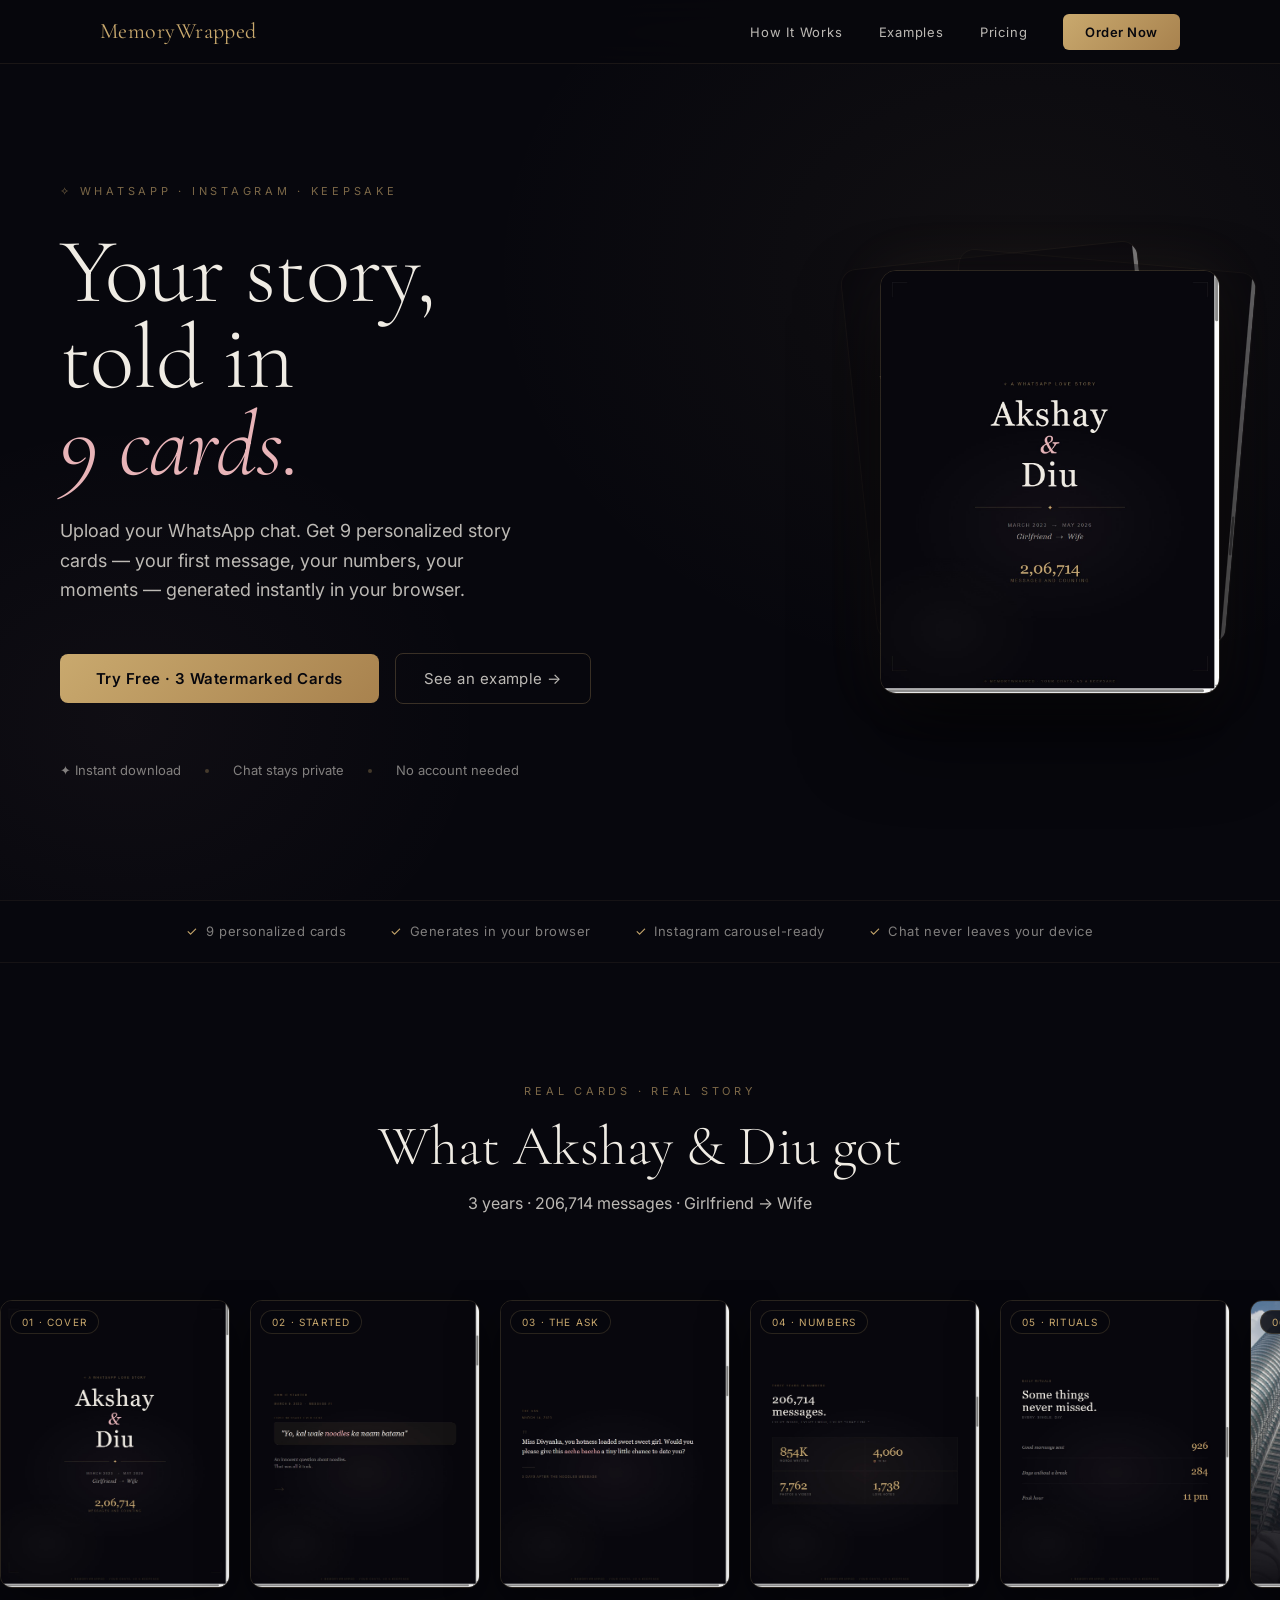
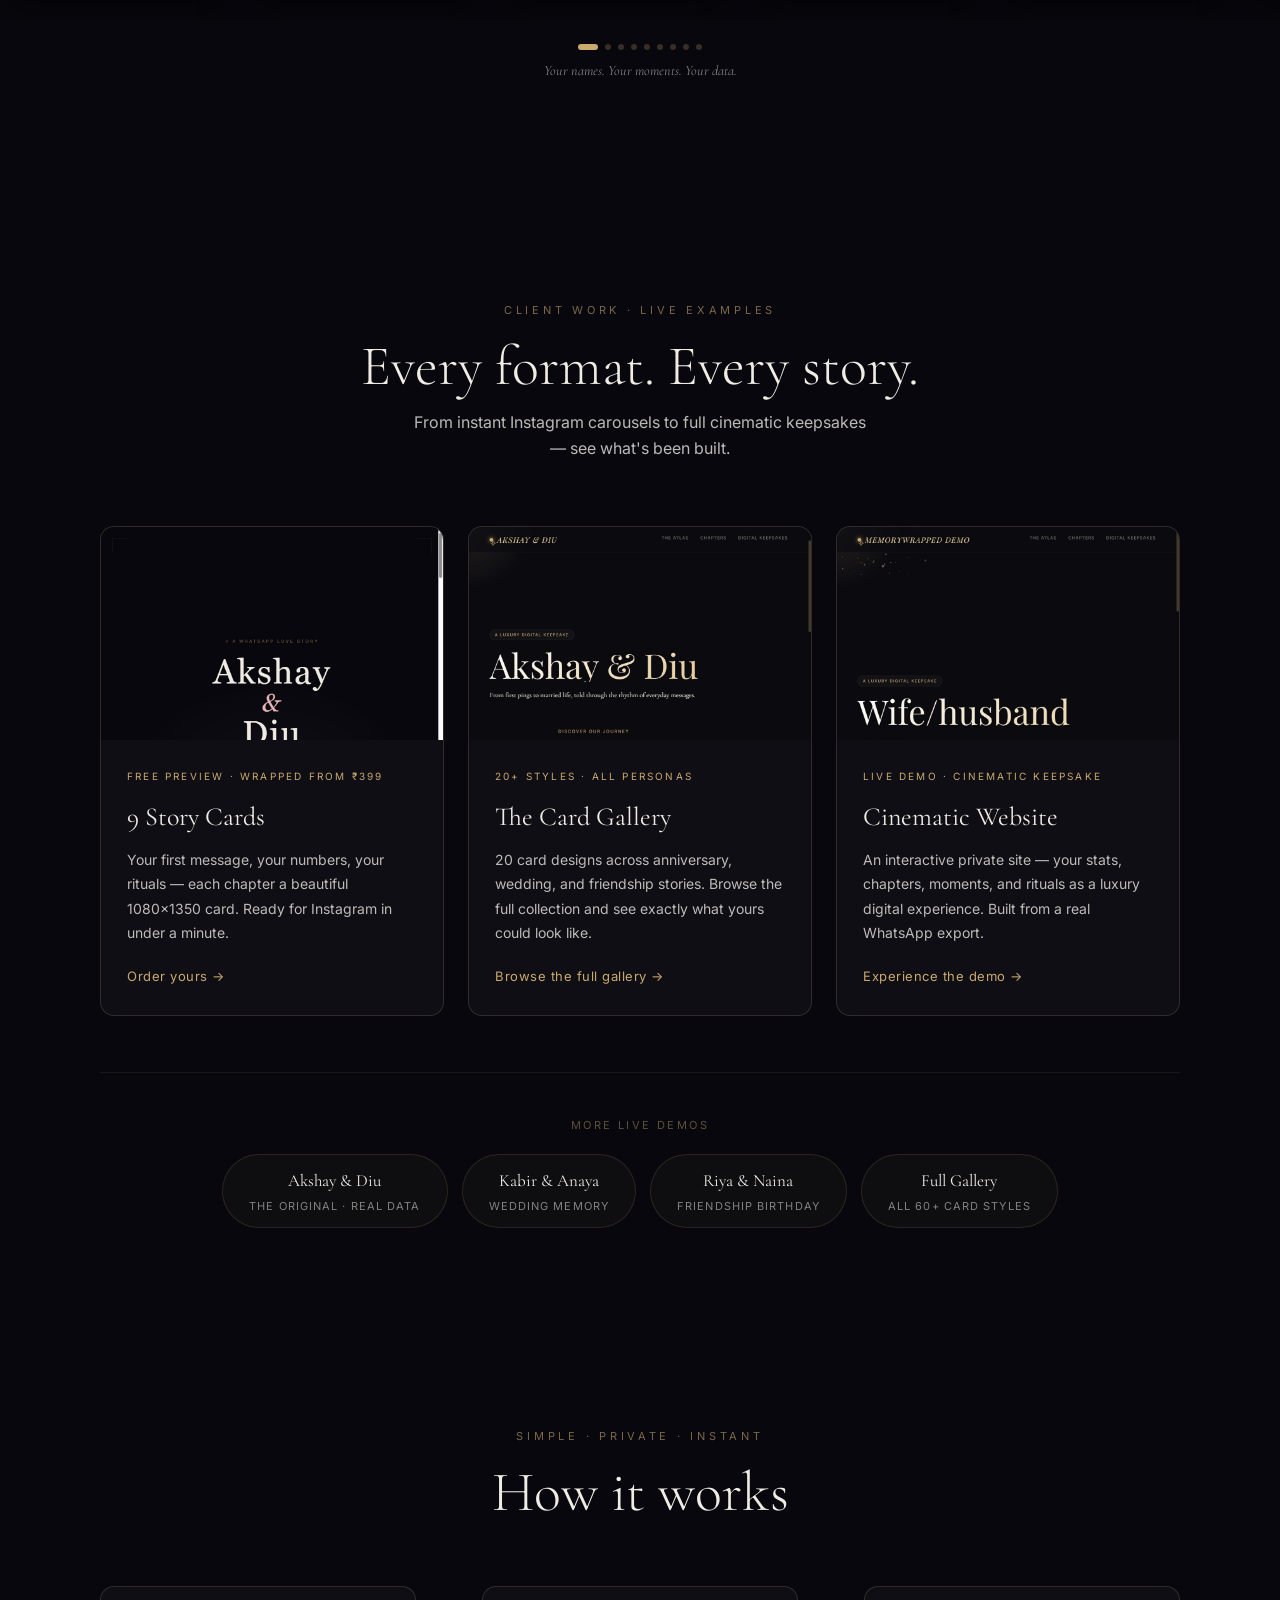
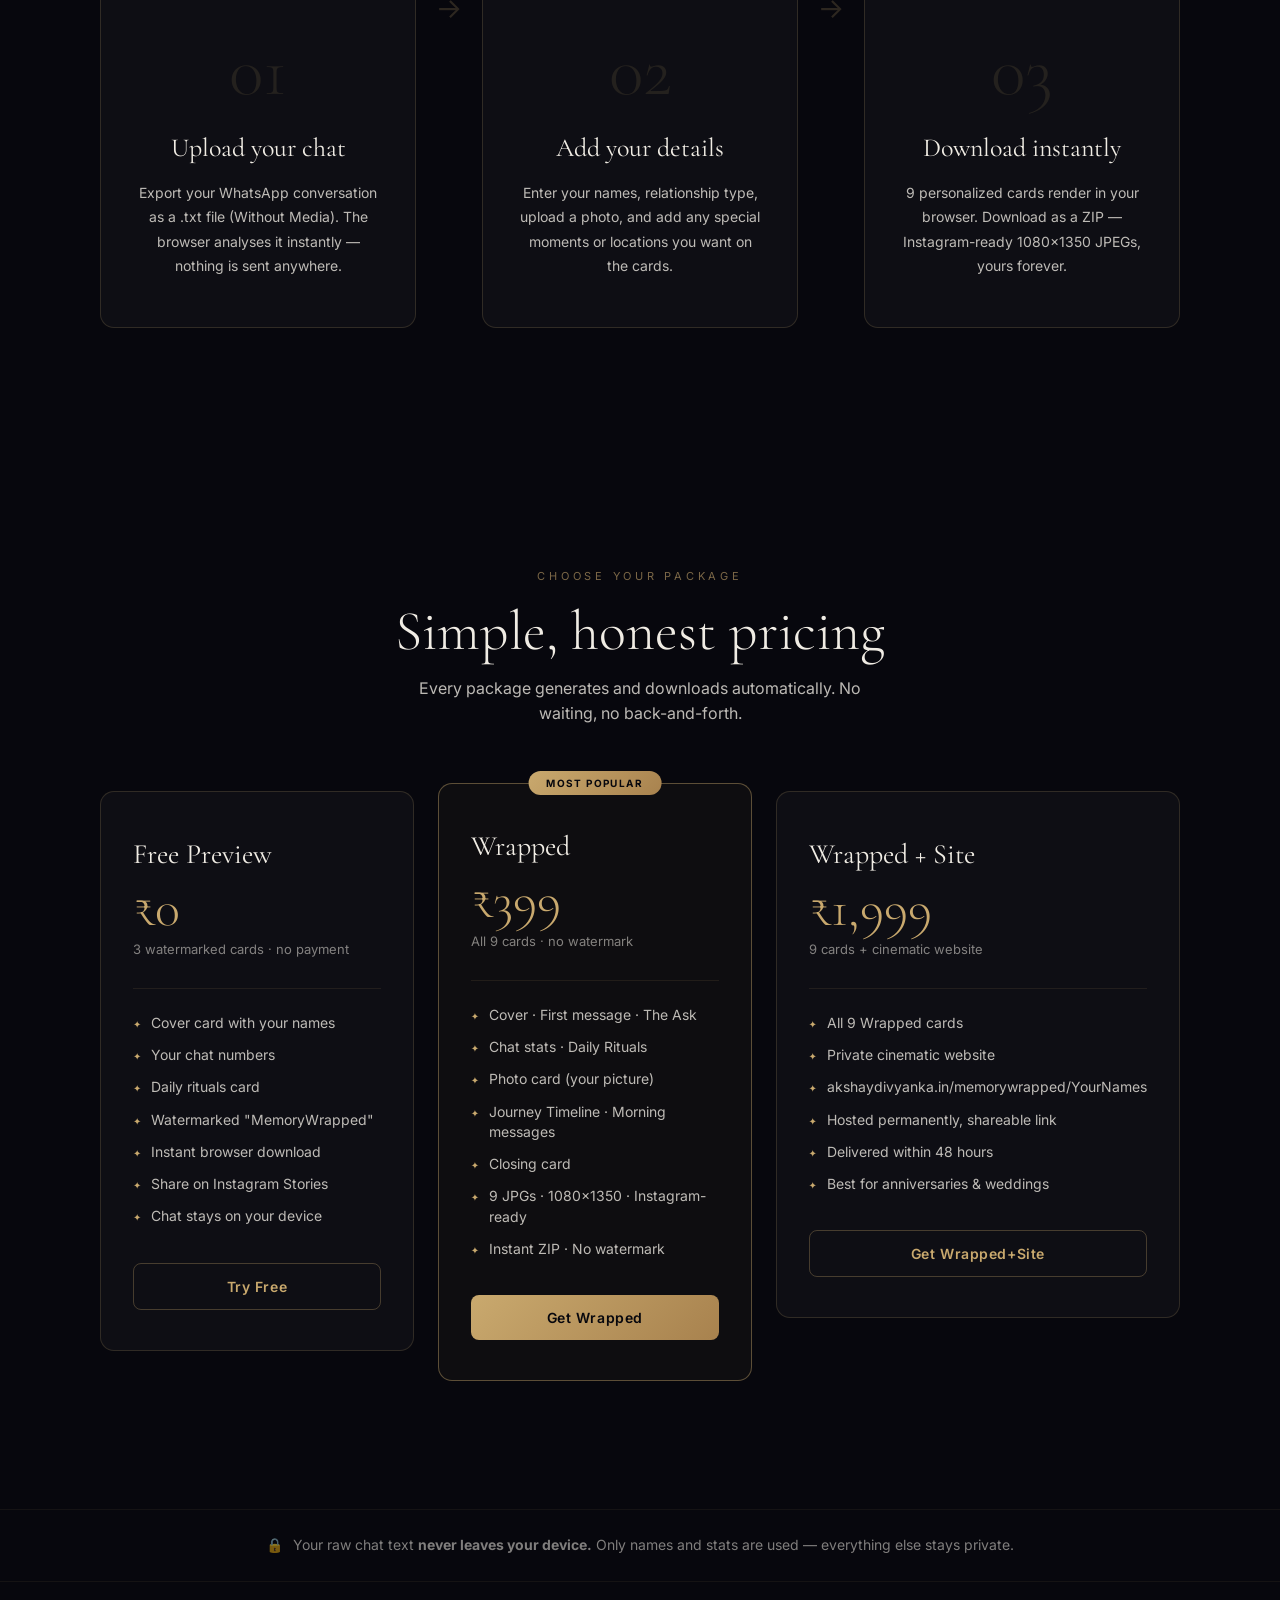
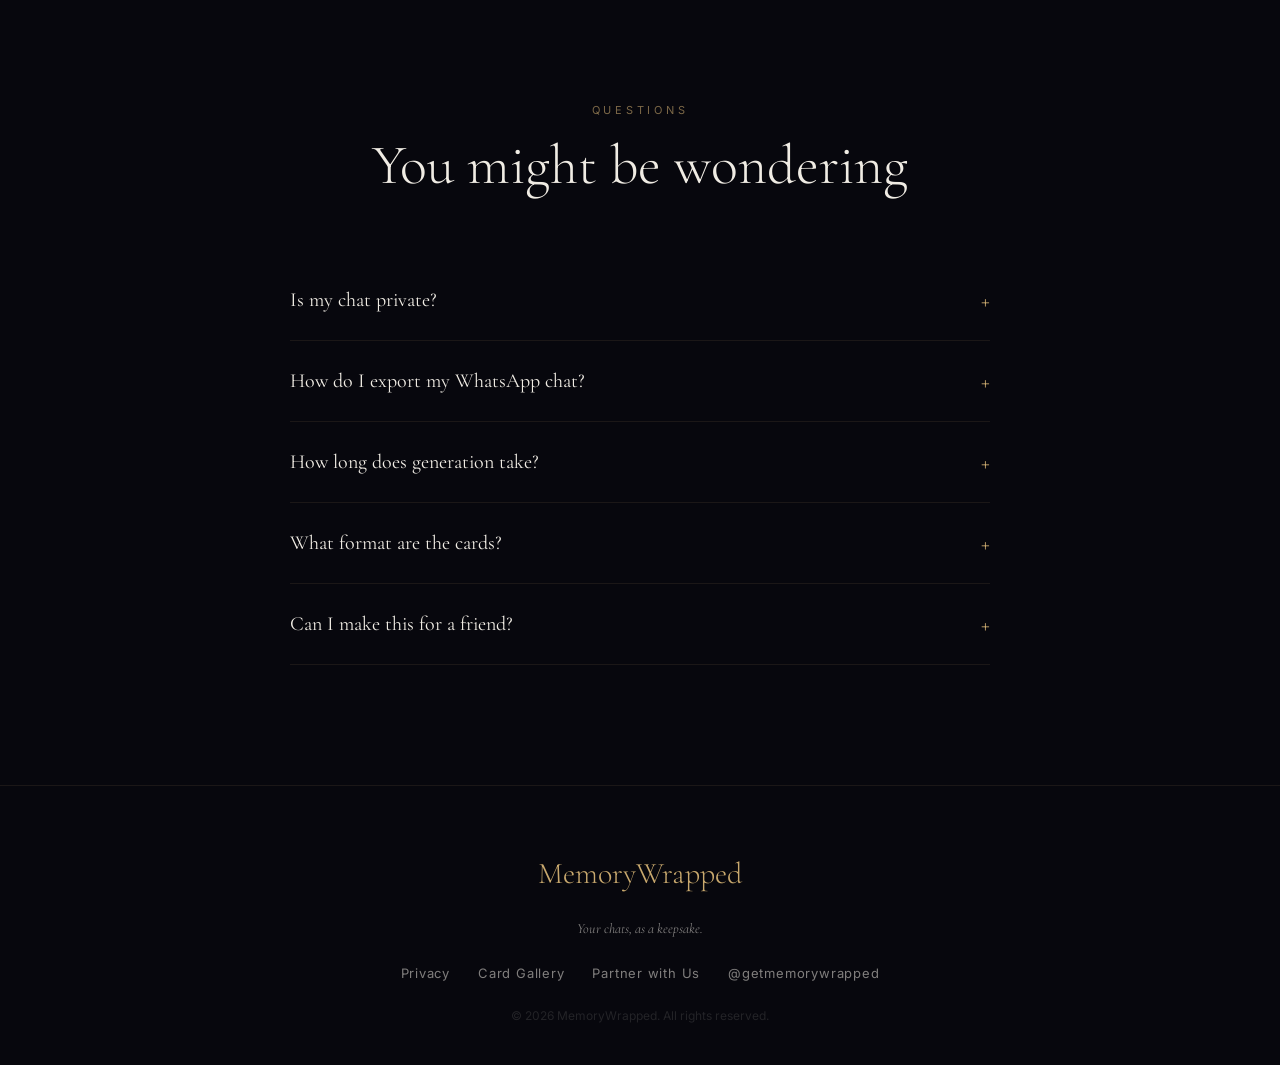
==== index.html @ c367d57a "Overhaul product structure: free tier, new pricing, payment verification - New flow: Upload → Person" ====
<!DOCTYPE html>
<html lang="en">
<head>
<meta charset="UTF-8">
<meta name="viewport" content="width=device-width, initial-scale=1.0">
<title>MemoryWrapped — Your WhatsApp Story in 9 Beautiful Cards</title>
<meta name="description" content="Turn your WhatsApp chat into 9 personalized story cards. Generates instantly in your browser. Your chat never leaves your device.">
<meta property="og:title" content="MemoryWrapped — Your story in 9 cards">
<meta property="og:description" content="Upload your WhatsApp chat. Get 9 beautiful personalized cards. Instant download.">
<meta property="og:image" content="assets/cards/slide_01_cover.jpg">
<link rel="preconnect" href="https://fonts.googleapis.com">
<link rel="preconnect" href="https://fonts.gstatic.com" crossorigin>
<link href="https://fonts.googleapis.com/css2?family=Cormorant+Garamond:ital,wght@0,300;0,400;0,600;1,300;1,400&family=Inter:wght@300;400;500;600&display=swap" rel="stylesheet">
<script src="https://cdnjs.cloudflare.com/ajax/libs/html2canvas/1.4.1/html2canvas.min.js" defer></script>
<script src="https://cdnjs.cloudflare.com/ajax/libs/jszip/3.10.1/jszip.min.js" defer></script>
<script src="https://cdnjs.cloudflare.com/ajax/libs/qrcodejs/1.0.0/qrcode.min.js" defer></script>

<style>
/* ── VARIABLES ─────────────────────────────────────────────────────────────── */
:root {
  --bg:          #07070d;
  --bg2:         #0c0c18;
  --gold:        #c9a96e;
  --gold-dark:   #a8824e;
  --rose:        #e8b4b8;
  --cream:       #f0ece4;
  --muted:       rgba(240,236,228,.78);
  --faint:       rgba(240,236,228,.52);
  --card-bg:     rgba(255,255,255,.03);
  --card-border: rgba(201,169,110,.18);
  --f-display:   'Cormorant Garamond', Georgia, serif;
  --f-ui:        'Inter', system-ui, sans-serif;
  --nav-h:       64px;
  --r:           14px;
}
*,*::before,*::after { margin:0; padding:0; box-sizing:border-box; }
html { scroll-behavior:smooth; }
body { background:var(--bg); color:var(--cream); font-family:var(--f-ui); font-size:16px; line-height:1.6; overflow-x:hidden; }
img { max-width:100%; display:block; }
a { color:inherit; text-decoration:none; }
button { font-family:var(--f-ui); }

.container { max-width:1160px; margin:0 auto; padding:0 40px; }
.eyebrow { font-family:var(--f-ui); font-size:11px; letter-spacing:.34em; text-transform:uppercase; color:rgba(201,169,110,.6); }
.gold { color:var(--gold); } .rose { color:var(--rose); }

.btn-primary { background:linear-gradient(135deg,var(--gold),var(--gold-dark)); color:var(--bg); font-size:15px; font-weight:600; padding:15px 36px; border-radius:8px; border:none; cursor:pointer; transition:opacity .2s,transform .15s; letter-spacing:.03em; }
.btn-primary:hover { opacity:.88; transform:translateY(-2px); }
.btn-ghost { background:transparent; color:var(--muted); font-size:15px; padding:15px 28px; border-radius:8px; border:1px solid rgba(201,169,110,.25); cursor:pointer; transition:all .2s; letter-spacing:.03em; }
.btn-ghost:hover { border-color:var(--gold); color:var(--gold); }

.section-hd { text-align:center; margin-bottom:64px; }
.section-hd .eyebrow { margin-bottom:16px; }
.section-h2 { font-family:var(--f-display); font-size:clamp(36px,5vw,56px); font-weight:300; color:var(--cream); line-height:1.08; margin-bottom:14px; }
.section-sub { font-size:16px; color:var(--muted); max-width:460px; margin:0 auto; }

.fade-up { opacity:0; transform:translateY(28px); transition:opacity .7s ease,transform .7s ease; }
.fade-up.visible { opacity:1; transform:none; }

/* ── NAV ──────────────────────────────────────────────────────────────────── */
.nav { position:fixed; top:0; left:0; right:0; height:var(--nav-h); z-index:100; backdrop-filter:blur(24px); -webkit-backdrop-filter:blur(24px); background:rgba(7,7,13,.88); border-bottom:1px solid rgba(201,169,110,.1); }
.nav-inner { display:flex; align-items:center; justify-content:space-between; height:100%; }
.nav-logo { font-family:var(--f-display); font-size:22px; font-weight:400; color:var(--gold); letter-spacing:.02em; }
.nav-links { display:flex; gap:36px; align-items:center; list-style:none; }
.nav-links a { font-size:13px; letter-spacing:.06em; color:var(--muted); transition:color .2s; }
.nav-links a:hover { color:var(--cream); }
.btn-nav { background:linear-gradient(135deg,var(--gold),var(--gold-dark)); color:var(--bg); font-size:13px; font-weight:600; letter-spacing:.04em; padding:10px 22px; border-radius:6px; border:none; cursor:pointer; transition:opacity .2s,transform .1s; }
.btn-nav:hover { opacity:.88; transform:translateY(-1px); }
.nav-mob { display:none; }
@media(max-width:768px){ .nav-links{display:none;} .nav-mob{display:block;} }

/* ── HERO ─────────────────────────────────────────────────────────────────── */
.hero { min-height:100vh; display:flex; align-items:center; padding-top:var(--nav-h); position:relative; overflow:hidden; }
.hero-bg { position:absolute; inset:0; pointer-events:none; background: radial-gradient(ellipse 900px 700px at 80% 30%,rgba(201,169,110,.055) 0%,transparent 60%), radial-gradient(ellipse 600px 500px at 10% 80%,rgba(232,180,184,.04) 0%,transparent 60%); }
.hero-inner { display:flex; align-items:center; gap:80px; width:100%; padding:80px 0; position:relative; z-index:1; }
.hero-copy { flex:1; }
.hero .eyebrow { margin-bottom:28px; }
.hero-h1 { font-family:var(--f-display); font-size:clamp(56px,8vw,92px); font-weight:300; line-height:.94; letter-spacing:-.01em; color:var(--cream); margin-bottom:28px; }
.hero-h1 em { font-style:italic; color:var(--rose); }
.hero-sub { font-size:18px; color:var(--muted); line-height:1.65; max-width:460px; margin-bottom:48px; }
.hero-ctas { display:flex; gap:16px; flex-wrap:wrap; align-items:center; margin-bottom:56px; }
.hero-proof { display:flex; gap:24px; align-items:center; flex-wrap:wrap; }
.proof-item { display:flex; align-items:center; gap:8px; font-size:13px; color:var(--faint); }
.proof-dot { width:4px; height:4px; border-radius:50%; background:rgba(201,169,110,.3); }
.hero-visual { flex-shrink:0; width:340px; }
.hero-stack { position:relative; }
.hero-main { width:100%; border-radius:16px; border:1px solid var(--card-border); box-shadow:0 40px 80px rgba(0,0,0,.65),0 0 60px rgba(201,169,110,.08); position:relative; z-index:3; }
.hero-behind { position:absolute; width:88%; border-radius:16px; border:1px solid rgba(201,169,110,.1); }
.hero-behind-l { top:-16px; left:-22px; transform:rotate(-6deg); opacity:.45; z-index:1; }
.hero-behind-r { top:-10px; right:-22px; transform:rotate(5deg); opacity:.35; z-index:2; }
@media(max-width:900px){ .hero-visual{display:none;} }
@media(max-width:600px){ .hero-h1{font-size:clamp(44px,12vw,72px);} .hero-sub{font-size:16px;} }

/* ── TRUST BAR ────────────────────────────────────────────────────────────── */
.trust-bar { border-top:1px solid rgba(201,169,110,.08); border-bottom:1px solid rgba(201,169,110,.08); padding:20px 0; }
.trust-inner { display:flex; justify-content:center; gap:44px; flex-wrap:wrap; }
.trust-item { display:flex; align-items:center; gap:7px; font-size:13px; letter-spacing:.04em; color:var(--faint); }
.trust-item .chk { color:var(--gold); }

/* ── GALLERY ──────────────────────────────────────────────────────────────── */
.gallery-section { padding:120px 0; }
.gallery-track { display:flex; gap:20px; overflow-x:auto; scroll-snap-type:x mandatory; -webkit-overflow-scrolling:touch; scrollbar-width:none; padding:20px 40px 32px; }
.gallery-track::-webkit-scrollbar { display:none; }
.g-card { flex-shrink:0; scroll-snap-align:start; width:230px; position:relative; transition:transform .3s; }
.g-card:hover { transform:translateY(-8px); }
.g-card img { width:100%; aspect-ratio:1080/1350; object-fit:cover; border-radius:12px; border:1px solid var(--card-border); box-shadow:0 16px 48px rgba(0,0,0,.5); }
.g-badge { position:absolute; top:10px; left:10px; background:rgba(7,7,13,.82); backdrop-filter:blur(8px); border:1px solid var(--card-border); border-radius:20px; padding:3px 11px; font-size:10px; letter-spacing:.12em; color:var(--gold); text-transform:uppercase; }
.gallery-dots { display:flex; justify-content:center; gap:7px; margin-top:24px; }
.g-dot { width:6px; height:6px; border-radius:50%; background:rgba(201,169,110,.25); cursor:pointer; transition:all .25s; border:none; }
.g-dot.active { background:var(--gold); width:20px; border-radius:3px; }
.gallery-caption { text-align:center; margin-top:10px; font-size:14px; font-family:var(--f-display); font-style:italic; color:var(--faint); }

/* ── HOW IT WORKS ─────────────────────────────────────────────────────────── */
.how-section { padding:120px 0; }
.steps-grid { display:grid; grid-template-columns:1fr auto 1fr auto 1fr; gap:0; align-items:start; }
.step-card { background:var(--card-bg); border:1px solid var(--card-border); border-radius:var(--r); padding:48px 36px; text-align:center; transition:border-color .3s,transform .3s; }
.step-card:hover { border-color:rgba(201,169,110,.38); transform:translateY(-4px); }
.step-num { font-family:var(--f-display); font-size:72px; font-weight:300; color:rgba(201,169,110,.12); line-height:1; margin-bottom:20px; }
.step-title { font-family:var(--f-display); font-size:26px; font-weight:400; color:var(--cream); margin-bottom:12px; }
.step-desc { font-size:14px; color:var(--muted); line-height:1.75; }
.step-arrow { display:flex; align-items:center; justify-content:center; padding:0 20px; color:rgba(201,169,110,.2); font-size:28px; }
@media(max-width:768px){ .steps-grid{grid-template-columns:1fr; gap:20px;} .step-arrow{display:none;} }

/* ── PRICING ──────────────────────────────────────────────────────────────── */
.pricing-section { padding:120px 0; }
.pricing-grid { display:grid; grid-template-columns:repeat(3,1fr); gap:24px; align-items:start; }
.price-card { background:var(--card-bg); border:1px solid var(--card-border); border-radius:var(--r); padding:40px 32px; position:relative; transition:transform .3s,border-color .3s; }
.price-card:hover { transform:translateY(-4px); }
.price-card.featured { border-color:rgba(201,169,110,.42); background:rgba(201,169,110,.04); transform:translateY(-8px); }
.price-card.featured:hover { transform:translateY(-12px); }
.price-badge-tag { position:absolute; top:-13px; left:50%; transform:translateX(-50%); background:linear-gradient(135deg,var(--gold),var(--gold-dark)); color:var(--bg); font-size:10px; font-weight:700; letter-spacing:.14em; text-transform:uppercase; padding:4px 18px; border-radius:20px; white-space:nowrap; }
.price-name { font-family:var(--f-display); font-size:28px; font-weight:400; color:var(--cream); margin-bottom:6px; }
.price-amt { font-family:var(--f-display); font-size:52px; font-weight:300; color:var(--gold); line-height:1; margin-bottom:4px; }
.price-note { font-size:13px; color:var(--faint); margin-bottom:28px; }
.price-div { height:1px; background:rgba(201,169,110,.1); margin-bottom:24px; }
.price-feats { list-style:none; margin-bottom:36px; }
.price-feats li { display:flex; align-items:flex-start; gap:10px; font-size:14px; color:var(--muted); margin-bottom:12px; line-height:1.45; }
.price-feats li::before { content:'✦'; color:var(--gold); font-size:10px; flex-shrink:0; margin-top:4px; }
.btn-price { width:100%; padding:14px; border-radius:8px; font-size:14px; font-weight:600; letter-spacing:.04em; cursor:pointer; transition:all .2s; border:none; }
.btn-price.primary { background:linear-gradient(135deg,var(--gold),var(--gold-dark)); color:var(--bg); }
.btn-price.ghost { background:transparent; color:var(--gold); border:1px solid rgba(201,169,110,.3); }
.btn-price:hover { opacity:.88; transform:translateY(-1px); }
@media(max-width:900px){ .pricing-grid{grid-template-columns:1fr; gap:20px;} .price-card.featured{transform:none;} }

/* ── PRIVACY BAND ─────────────────────────────────────────────────────────── */
.privacy-band { border-top:1px solid rgba(201,169,110,.07); border-bottom:1px solid rgba(201,169,110,.07); padding:24px 0; }
.privacy-inner { display:flex; align-items:center; justify-content:center; gap:10px; font-size:14px; color:var(--faint); }

/* ── FAQ ──────────────────────────────────────────────────────────────────── */
.faq-section { padding:120px 0; }
.faq-list { max-width:700px; margin:0 auto; }
.faq-item { border-bottom:1px solid rgba(201,169,110,.1); }
.faq-q { display:flex; justify-content:space-between; align-items:center; padding:24px 0; font-family:var(--f-display); font-size:20px; font-weight:400; color:var(--cream); cursor:pointer; gap:20px; user-select:none; }
.faq-q .ico { color:var(--gold); font-size:22px; flex-shrink:0; transition:transform .3s; line-height:1; }
.faq-item.open .faq-q .ico { transform:rotate(45deg); }
.faq-a { font-size:15px; color:var(--muted); line-height:1.8; max-height:0; overflow:hidden; transition:max-height .4s ease,padding-bottom .3s; }
.faq-item.open .faq-a { max-height:300px; padding-bottom:24px; }

/* ── SHOWCASE ─────────────────────────────────────────────────────────────── */
.showcase-section { padding:100px 0 80px; }
.showcase-grid { display:grid; grid-template-columns:repeat(3,1fr); gap:24px; margin-bottom:56px; }
.sc-item { background:var(--card-bg); border:1px solid var(--card-border); border-radius:var(--r); overflow:hidden; transition:transform .3s,border-color .3s; text-decoration:none; color:inherit; display:flex; flex-direction:column; cursor:pointer; }
.sc-item:hover { transform:translateY(-6px); border-color:rgba(201,169,110,.38); }
.sc-thumb { width:100%; aspect-ratio:16/10; object-fit:cover; object-position:center top; display:block; }
.sc-body { padding:28px 26px; flex:1; display:flex; flex-direction:column; }
.sc-tag { font-size:10px; letter-spacing:.22em; text-transform:uppercase; color:var(--gold); margin-bottom:12px; }
.sc-name { font-family:var(--f-display); font-size:26px; font-weight:400; color:var(--cream); margin-bottom:10px; }
.sc-desc { font-size:14px; color:var(--muted); line-height:1.75; flex:1; margin-bottom:20px; }
.sc-cta { font-size:13px; color:var(--gold); letter-spacing:.04em; }
.sc-cta::after { content:' →'; }
@media(max-width:900px){ .showcase-grid{grid-template-columns:1fr;gap:20px;} }
.demo-row { border-top:1px solid rgba(201,169,110,.1); padding-top:44px; }
.demo-row-hd { font-size:11px; letter-spacing:.22em; text-transform:uppercase; color:rgba(201,169,110,.45); margin-bottom:20px; text-align:center; }
.demo-chips { display:flex; justify-content:center; gap:14px; flex-wrap:wrap; }
.demo-chip { background:rgba(201,169,110,.04); border:1px solid rgba(201,169,110,.15); border-radius:100px; padding:12px 26px; text-decoration:none; transition:all .2s; display:flex; flex-direction:column; align-items:center; gap:3px; }
.demo-chip:hover { border-color:var(--gold); background:rgba(201,169,110,.09); }
.dc-name { font-family:var(--f-display); font-size:17px; color:var(--cream); }
.dc-type { font-size:11px; letter-spacing:.1em; text-transform:uppercase; color:var(--faint); }

/* ── FOOTER ───────────────────────────────────────────────────────────────── */
.footer { border-top:1px solid rgba(201,169,110,.1); padding:64px 0 40px; }
.footer-inner { display:flex; flex-direction:column; align-items:center; gap:20px; text-align:center; }
.footer-logo { font-family:var(--f-display); font-size:30px; font-weight:300; color:var(--gold); }
.footer-tag { font-size:14px; color:var(--faint); font-style:italic; font-family:var(--f-display); }
.footer-links { display:flex; gap:28px; list-style:none; flex-wrap:wrap; justify-content:center; }
.footer-links a { font-size:13px; color:var(--faint); letter-spacing:.06em; transition:color .2s; }
.footer-links a:hover { color:var(--gold); }
.footer-copy { font-size:12px; color:rgba(240,236,228,.12); }

/* ── MODAL ────────────────────────────────────────────────────────────────── */
.modal { position:fixed; inset:0; z-index:200; background:#07070d; display:flex; flex-direction:column; overflow:hidden; opacity:0; pointer-events:none; transition:opacity .32s; }
.modal.open { opacity:1; pointer-events:all; }
.modal-hd { display:flex; align-items:center; justify-content:space-between; padding:18px 40px; border-bottom:1px solid rgba(201,169,110,.1); flex-shrink:0; }
.modal-logo { font-family:var(--f-display); font-size:20px; color:var(--gold); }
.modal-close { background:none; border:none; color:var(--muted); font-size:26px; cursor:pointer; transition:color .2s; padding:4px; line-height:1; }
.modal-close:hover { color:var(--cream); }
.modal-stepper { display:flex; justify-content:center; gap:10px; padding:20px; flex-shrink:0; }
.ms-dot { width:8px; height:8px; border-radius:4px; background:rgba(201,169,110,.2); transition:all .3s; border:none; }
.ms-dot.active { background:var(--gold); width:28px; }
.ms-dot.done { background:rgba(201,169,110,.45); }
.modal-scroll { flex:1; overflow-y:auto; }
.modal-body { max-width:780px; width:100%; margin:0 auto; padding:0 40px 120px; }
.modal-step { display:none; }
.modal-step.active { display:block; animation:stepIn .3s ease; }
@keyframes stepIn { from{opacity:0;transform:translateY(10px)} to{opacity:1;transform:none} }
.step-hd { padding:40px 0 32px; }
.step-hd .eyebrow { margin-bottom:12px; }
.step-hd h2 { font-family:var(--f-display); font-size:clamp(32px,5vw,44px); font-weight:300; color:var(--cream); line-height:1.08; margin-bottom:10px; }
.step-hd p { font-size:15px; color:var(--muted); }
@media(max-width:600px){ .modal-hd{padding:14px 20px;} .modal-body{padding:0 20px 100px;} }

/* Package cards */
.pkg-grid { display:grid; grid-template-columns:repeat(3,1fr); gap:14px; margin-bottom:28px; }
.pkg-card { border:1px solid var(--card-border); border-radius:12px; padding:22px 18px; cursor:pointer; transition:all .2s; position:relative; }
.pkg-card:hover { border-color:rgba(201,169,110,.4); background:rgba(201,169,110,.03); }
.pkg-card.sel { border-color:var(--gold); background:rgba(201,169,110,.07); }
.pkg-badge { font-size:10px; letter-spacing:.1em; text-transform:uppercase; color:var(--gold); margin-bottom:4px; }
.tw-cloud { display:flex; flex-wrap:wrap; gap:10px; justify-content:center; padding:20px; }
.tw-chip { background:rgba(201,169,110,.12); border:1px solid rgba(201,169,110,.25); border-radius:20px; padding:8px 18px; font-size:18px; color:var(--cream); font-family:var(--f-display); }
.pkg-chk { display:none; position:absolute; top:10px; right:10px; width:20px; height:20px; border-radius:50%; background:var(--gold); color:var(--bg); font-size:10px; font-weight:700; align-items:center; justify-content:center; }
.pkg-card.sel .pkg-chk { display:flex; }
.pkg-name { font-family:var(--f-display); font-size:19px; font-weight:400; color:var(--cream); margin-bottom:4px; }
.pkg-price { font-family:var(--f-display); font-size:32px; font-weight:300; color:var(--gold); margin-bottom:10px; }
.pkg-feats { list-style:none; }
.pkg-feats li { font-size:12px; color:var(--muted); margin-bottom:5px; padding-left:12px; position:relative; line-height:1.4; }
.pkg-feats li::before { content:'·'; position:absolute; left:0; color:var(--gold); }
@media(max-width:600px){ .pkg-grid{grid-template-columns:1fr;} }

/* Payment */
.pay-box { background:var(--card-bg); border:1px solid var(--card-border); border-radius:16px; padding:32px; display:none; margin-bottom:28px; }
.pay-box.show { display:block; }
.pay-inner { display:flex; gap:40px; align-items:flex-start; flex-wrap:wrap; }
.pay-qr-wrap canvas, .pay-qr-wrap img { border-radius:8px; background:#fff; padding:6px; }
.pay-details { flex:1; min-width:200px; }
.pay-amt { font-family:var(--f-display); font-size:48px; font-weight:300; color:var(--gold); line-height:1; margin-bottom:4px; }
.pay-upi-id { font-size:14px; color:var(--muted); font-family:monospace; margin-bottom:18px; }
.pay-apps { display:flex; gap:8px; flex-wrap:wrap; margin-bottom:20px; }
.pay-app { padding:6px 13px; border-radius:6px; font-size:12px; font-weight:600; letter-spacing:.04em; border:1px solid rgba(201,169,110,.18); color:var(--gold); background:transparent; }
.utr-lbl { display:block; font-size:11px; letter-spacing:.14em; text-transform:uppercase; color:var(--muted); margin-bottom:8px; }
.utr-input { width:100%; background:rgba(255,255,255,.04); border:1px solid rgba(201,169,110,.2); border-radius:8px; padding:13px 16px; color:var(--cream); font-family:monospace; font-size:15px; outline:none; transition:border-color .2s; }
.utr-input::placeholder { color:rgba(240,236,228,.18); }
.utr-input:focus { border-color:var(--gold); }

/* Upload */
.drop-zone { border:2px dashed rgba(201,169,110,.22); border-radius:16px; padding:52px 40px; text-align:center; cursor:pointer; transition:all .2s; margin-bottom:20px; position:relative; }
.drop-zone:hover,.drop-zone.over { border-color:var(--gold); background:rgba(201,169,110,.03); }
.drop-zone input[type=file] { position:absolute; inset:0; opacity:0; cursor:pointer; }
.drop-icon { font-size:40px; margin-bottom:14px; }
.drop-title { font-family:var(--f-display); font-size:24px; color:var(--cream); margin-bottom:8px; }
.drop-hint { font-size:14px; color:var(--muted); }
.upload-instr { background:rgba(201,169,110,.04); border:1px solid rgba(201,169,110,.12); border-radius:12px; padding:20px 24px; margin-bottom:18px; }
.upload-instr h4 { font-size:11px; letter-spacing:.16em; text-transform:uppercase; color:var(--gold); margin-bottom:8px; }
.upload-instr p { font-size:14px; color:var(--muted); line-height:1.75; }
.upload-status { font-size:15px; min-height:22px; margin-bottom:18px; }
.upload-status .ok  { color:#8ed49b; }
.upload-status .err { color:#e89a9a; }
.upload-status .ing { color:var(--gold); }
.chat-stats { display:none; background:var(--card-bg); border:1px solid var(--card-border); border-radius:12px; padding:22px 24px; margin-bottom:18px; }
.chat-stats.show { display:grid; grid-template-columns:repeat(3,1fr); gap:14px; }
.cstat { text-align:center; }
.cstat-n { font-family:var(--f-display); font-size:32px; font-weight:300; color:var(--gold); }
.cstat-l { font-size:11px; letter-spacing:.1em; text-transform:uppercase; color:var(--faint); margin-top:4px; }

/* Form */
.form-row { display:grid; grid-template-columns:1fr 1fr; gap:18px; margin-bottom:18px; }
.form-g { margin-bottom:18px; }
.form-g label { display:block; font-size:11px; letter-spacing:.14em; text-transform:uppercase; color:var(--muted); margin-bottom:7px; }
.opt { font-size:9px; letter-spacing:.08em; color:rgba(201,169,110,.38); margin-left:5px; }
.f-input,.f-select,.f-ta { width:100%; background:rgba(255,255,255,.04); border:1px solid rgba(201,169,110,.18); border-radius:8px; padding:13px 16px; color:var(--cream); font-family:var(--f-ui); font-size:15px; outline:none; transition:border-color .2s; }
.f-input::placeholder,.f-ta::placeholder { color:rgba(240,236,228,.18); }
.f-input:focus,.f-select:focus,.f-ta:focus { border-color:var(--gold); }
.f-select { cursor:pointer; appearance:none; background-image:url("data:image/svg+xml,%3Csvg xmlns='http://www.w3.org/2000/svg' width='12' height='7'%3E%3Cpath d='M1 1l5 5 5-5' stroke='%23c9a96e' stroke-width='1.5' fill='none' stroke-linecap='round'/%3E%3C/svg%3E"); background-repeat:no-repeat; background-position:right 16px center; padding-right:40px; }
.f-select option { background:#0d0d17; }
.f-ta { resize:vertical; min-height:78px; }
@media(max-width:600px){ .form-row{grid-template-columns:1fr;} }
.photo-drop { border:2px dashed rgba(201,169,110,.2); border-radius:12px; padding:28px; text-align:center; cursor:pointer; transition:all .2s; position:relative; margin-bottom:18px; }
.photo-drop:hover { border-color:var(--gold); }
.photo-drop input { position:absolute; inset:0; opacity:0; cursor:pointer; }
.photo-preview { display:none; flex-direction:column; align-items:center; gap:8px; }
.photo-preview img { border-radius:8px; max-height:160px; object-fit:cover; }
.photo-chg { font-size:12px; color:var(--gold); cursor:pointer; text-decoration:underline; }

/* Generate */
.gen-summary { background:var(--card-bg); border:1px solid var(--card-border); border-radius:12px; padding:22px 24px; margin-bottom:28px; }
.gen-summary h3 { font-family:var(--f-display); font-size:22px; font-weight:400; color:var(--cream); margin-bottom:10px; }
.gen-summary p { font-size:14px; color:var(--muted); margin-bottom:4px; }
.gen-summary span { color:var(--gold); }
.gen-zone { text-align:center; padding:32px 0 24px; }
.btn-generate { background:linear-gradient(135deg,var(--gold),var(--gold-dark)); color:var(--bg); font-size:17px; font-weight:700; padding:18px 52px; border-radius:8px; border:none; cursor:pointer; letter-spacing:.04em; transition:all .2s; }
.btn-generate:hover { opacity:.9; transform:translateY(-2px); }
.btn-generate:disabled { opacity:.4; cursor:not-allowed; transform:none; }
.progress-area { display:none; margin:28px 0; }
.progress-lbl { font-size:14px; color:var(--muted); margin-bottom:12px; text-align:center; }
.progress-bar { background:rgba(201,169,110,.1); border-radius:4px; height:4px; overflow:hidden; }
.progress-fill { height:100%; background:linear-gradient(90deg,var(--gold),var(--rose)); border-radius:4px; transition:width .5s; width:0%; }
.preview-grid { display:none; grid-template-columns:repeat(3,1fr); gap:12px; margin:28px 0 0; }
.preview-grid.show { display:grid; }
.prev-card img { width:100%; aspect-ratio:1080/1350; object-fit:cover; border-radius:8px; border:1px solid var(--card-border); }
.prev-card-lbl { font-size:11px; color:var(--faint); text-align:center; margin-top:5px; }
.dl-wrap { display:none; text-align:center; padding:28px 0; }
.dl-wrap.show { display:block; }
.btn-dl { background:linear-gradient(135deg,var(--gold),var(--gold-dark)); color:var(--bg); font-size:17px; font-weight:700; padding:18px 52px; border-radius:8px; border:none; cursor:pointer; letter-spacing:.04em; transition:all .2s; display:inline-flex; align-items:center; gap:10px; }
.btn-dl:hover { opacity:.9; transform:translateY(-2px); }
.dl-note { margin-top:14px; font-size:13px; color:var(--faint); font-family:var(--f-display); font-style:italic; }

/* Modal footer */
.modal-ft { position:sticky; bottom:0; flex-shrink:0; background:rgba(7,7,13,.96); backdrop-filter:blur(12px); border-top:1px solid rgba(201,169,110,.1); padding:18px 40px; display:flex; justify-content:space-between; align-items:center; }
.btn-back { background:none; border:1px solid rgba(201,169,110,.18); color:var(--muted); padding:11px 24px; border-radius:8px; font-size:14px; cursor:pointer; transition:all .2s; }
.btn-back:hover { border-color:var(--gold); color:var(--gold); }
.btn-next { background:linear-gradient(135deg,var(--gold),var(--gold-dark)); color:var(--bg); font-size:15px; font-weight:600; padding:12px 36px; border-radius:8px; border:none; cursor:pointer; transition:all .2s; letter-spacing:.03em; }
.btn-next:hover { opacity:.9; transform:translateY(-1px); }
.btn-next:disabled { opacity:.36; cursor:not-allowed; transform:none; }
@media(max-width:600px){ .modal-ft{padding:14px 20px;} }

/* ── CARD STAGE ───────────────────────────────────────────────────────────── */
#card-stage { position:fixed; left:-1200px; top:0; width:1080px; z-index:9999; pointer-events:none; }
.cs { width:1080px; height:1350px; overflow:hidden; position:relative; background:#07070d; font-family:Georgia,serif; }
/* Card internal styles */
.cs .eyb { font-family:Arial,sans-serif; font-size:12px; letter-spacing:.34em; text-transform:uppercase; color:rgba(201,169,110,.55); }
.cs .gld { color:#c9a96e; } .cs .rse { color:#e8b4b8; }
.cs .bft { position:absolute; bottom:32px; left:0; right:0; text-align:center; font-family:Arial,sans-serif; font-size:11px; letter-spacing:.28em; text-transform:uppercase; color:rgba(201,169,110,.28); }
.cs .lnh { width:60px; height:1px; background:rgba(201,169,110,.35); }
.cs .glw { position:absolute; inset:0; pointer-events:none; background:radial-gradient(ellipse 700px 500px at 50% 60%,rgba(232,180,184,.05) 0%,transparent 65%),radial-gradient(ellipse 500px 400px at 20% 85%,rgba(201,169,110,.04) 0%,transparent 60%); }
.cs .cor { position:absolute; width:48px; height:48px; border-color:rgba(201,169,110,.22); border-style:solid; }
.cs .ctl{top:36px;left:36px;border-width:1px 0 0 1px;} .cs .ctr{top:36px;right:36px;border-width:1px 1px 0 0;}
.cs .cbl{bottom:70px;left:36px;border-width:0 0 1px 1px;} .cs .cbr{bottom:70px;right:36px;border-width:0 1px 1px 0;}
#cs1{display:flex;flex-direction:column;justify-content:center;align-items:center;text-align:center;}
.s1-eb{font-family:Arial,sans-serif;font-size:13px;letter-spacing:.38em;text-transform:uppercase;color:rgba(201,169,110,.55);margin-bottom:40px;}
.s1-nm{font-size:108px;font-weight:400;color:#f0ece4;letter-spacing:.04em;line-height:.9;}
.s1-am{font-size:80px;color:#e8b4b8;font-style:italic;display:block;margin:12px 0;}
.s1-rl{display:flex;align-items:center;gap:20px;margin:44px 0 36px;width:480px;}
.s1-rl .ln{flex:1;height:1px;background:rgba(201,169,110,.3);}
.s1-dt{font-family:Arial,sans-serif;font-size:15px;letter-spacing:.22em;color:rgba(240,236,228,.42);text-transform:uppercase;margin-bottom:14px;}
.s1-tg{font-size:24px;color:rgba(240,236,228,.6);font-style:italic;letter-spacing:.02em;}
.s1-ct{margin-top:56px;font-family:Arial,sans-serif;font-size:13px;letter-spacing:.28em;text-transform:uppercase;color:rgba(201,169,110,.4);}
.s1-ct strong{display:block;font-family:Georgia,serif;font-size:52px;letter-spacing:-.01em;color:#c9a96e;font-weight:400;margin-bottom:4px;}
#cs2{display:flex;flex-direction:column;justify-content:center;padding:0 110px;}
.s2-dt{font-family:Arial,sans-serif;font-size:13px;letter-spacing:.22em;text-transform:uppercase;color:rgba(201,169,110,.45);margin-bottom:52px;margin-top:18px;}
.s2-ml{font-family:Arial,sans-serif;font-size:11px;letter-spacing:.3em;text-transform:uppercase;color:rgba(201,169,110,.4);margin-bottom:16px;}
.s2-bb{background:rgba(201,169,110,.08);border:1px solid rgba(201,169,110,.18);border-radius:4px 20px 20px 20px;padding:28px 32px;margin-bottom:52px;}
.s2-bt{font-size:34px;color:#f0ece4;line-height:1.4;font-style:italic;}
.s2-sb{font-size:21px;color:rgba(240,236,228,.5);line-height:1.6;margin-bottom:60px;}
.s2-ar{font-size:48px;color:rgba(201,169,110,.2);}
#cs3{display:flex;flex-direction:column;justify-content:center;padding:0 100px;}
.s3-dt{font-family:Arial,sans-serif;font-size:13px;letter-spacing:.22em;text-transform:uppercase;color:rgba(201,169,110,.45);margin-bottom:58px;margin-top:18px;}
.s3-q{font-size:60px;color:rgba(201,169,110,.15);line-height:.6;margin-bottom:-10px;}
.s3-qt{font-size:29px;color:#f0ece4;line-height:1.55;margin-bottom:52px;}
.s3-cx{font-family:Arial,sans-serif;font-size:14px;letter-spacing:.18em;color:rgba(201,169,110,.45);text-transform:uppercase;}
#cs4{display:flex;flex-direction:column;justify-content:center;padding:0 100px;}
.s4-hd{font-size:56px;font-weight:400;color:#f0ece4;letter-spacing:.02em;margin-bottom:12px;line-height:1.05;}
.s4-sb{font-family:Arial,sans-serif;font-size:14px;letter-spacing:.2em;text-transform:uppercase;color:rgba(240,236,228,.35);margin-bottom:64px;}
.s4-gd{display:grid;grid-template-columns:1fr 1fr;gap:2px;}
.s4-st{padding:38px 36px;border:1px solid rgba(201,169,110,.1);background:rgba(201,169,110,.03);}
.s4-sn{font-size:56px;color:#c9a96e;letter-spacing:-.02em;line-height:1;margin-bottom:8px;}
.s4-sl{font-family:Arial,sans-serif;font-size:12px;letter-spacing:.22em;text-transform:uppercase;color:rgba(240,236,228,.38);}
#cs5{display:flex;flex-direction:column;justify-content:center;padding:0 100px;}
.s5-hd{font-size:56px;font-weight:400;color:#f0ece4;letter-spacing:.02em;margin-bottom:12px;line-height:1.05;}
.s5-sb{font-family:Arial,sans-serif;font-size:14px;letter-spacing:.2em;text-transform:uppercase;color:rgba(240,236,228,.35);margin-bottom:64px;}
.s5-rl{display:flex;flex-direction:column;}
.s5-rw{display:flex;align-items:baseline;justify-content:space-between;padding:32px 0;border-bottom:1px solid rgba(201,169,110,.1);}
.s5-rw:last-child{border-bottom:none;}
.r-lb{font-size:22px;color:rgba(240,236,228,.55);font-style:italic;}
.r-vl{font-size:48px;color:#c9a96e;letter-spacing:-.02em;}
#cs6{padding:0;}
.s6-img{width:100%;height:100%;object-fit:cover;object-position:center 70%;display:block;}
.s6-ov{position:absolute;inset:0;background:linear-gradient(to bottom,rgba(7,7,13,.1) 0%,rgba(7,7,13,.05) 30%,rgba(7,7,13,.75) 70%,rgba(7,7,13,.96) 100%);}
.s6-bg{position:absolute;inset:0;background:linear-gradient(135deg,#1a0a20,#07070d 40%,#0a1a15);}
.s6-tx{position:absolute;bottom:90px;left:0;right:0;text-align:center;padding:0 80px;}
.s6-ey{font-family:Arial,sans-serif;font-size:12px;letter-spacing:.34em;text-transform:uppercase;color:rgba(201,169,110,.6);margin-bottom:18px;}
.s6-nm{font-size:72px;font-weight:400;color:#f0ece4;letter-spacing:.04em;line-height:1;margin-bottom:16px;}
.s6-am{color:#e8b4b8;font-style:italic;}
.s6-sb{font-family:Arial,sans-serif;font-size:15px;letter-spacing:.2em;text-transform:uppercase;color:rgba(240,236,228,.45);}
#cs7{display:flex;flex-direction:column;justify-content:center;padding:0 100px;}
.s7-hd{font-size:56px;font-weight:400;color:#f0ece4;line-height:1.08;margin-bottom:72px;}
.s7-tl{display:flex;flex-direction:column;}
.tl-it{display:flex;gap:36px;align-items:flex-start;padding-bottom:48px;}
.tl-it:last-child{padding-bottom:0;}
.tl-dc{display:flex;flex-direction:column;align-items:center;flex-shrink:0;width:20px;}
.tl-d{width:14px;height:14px;border-radius:50%;border:2px solid #c9a96e;background:#07070d;flex-shrink:0;margin-top:6px;}
.tl-d.f{background:#c9a96e;} .tl-d.r{border-color:#e8b4b8;background:#e8b4b8;}
.tl-ln{flex:1;width:1px;background:rgba(201,169,110,.2);margin-top:4px;}
.tl-da{font-family:Arial,sans-serif;font-size:11px;letter-spacing:.28em;text-transform:uppercase;color:rgba(201,169,110,.45);margin-bottom:6px;}
.tl-ev{font-size:28px;color:#f0ece4;margin-bottom:4px;}
.tl-dt{font-size:18px;color:rgba(240,236,228,.42);font-style:italic;}
#cs8{display:flex;flex-direction:column;justify-content:center;padding:0 100px;}
.s8-dt{font-family:Arial,sans-serif;font-size:13px;letter-spacing:.22em;text-transform:uppercase;color:rgba(201,169,110,.45);margin-bottom:56px;}
.s8-ml{font-family:Arial,sans-serif;font-size:11px;letter-spacing:.3em;text-transform:uppercase;color:rgba(201,169,110,.4);margin-bottom:16px;}
.s8-bb{background:rgba(201,169,110,.07);border:1px solid rgba(201,169,110,.16);border-radius:4px 20px 20px 20px;padding:32px 36px;margin-bottom:64px;}
.s8-bt{font-size:32px;color:#f0ece4;line-height:1.5;}
.s8-nt{font-size:21px;color:rgba(240,236,228,.45);font-style:italic;line-height:1.5;}
#cs9{display:flex;flex-direction:column;justify-content:center;align-items:center;text-align:center;padding:0 100px;}
.s9-pr{font-size:26px;color:rgba(240,236,228,.45);font-style:italic;margin-bottom:48px;}
.s9-hd{font-size:60px;font-weight:400;color:#f0ece4;letter-spacing:.03em;line-height:1.1;margin-bottom:48px;}
.s9-hd .r{color:#e8b4b8;}
.s9-rl{display:flex;align-items:center;gap:20px;margin-bottom:52px;width:100%;}
.s9-rl .ln{flex:1;height:1px;background:rgba(201,169,110,.22);}
.s9-ct{font-family:Arial,sans-serif;font-size:18px;letter-spacing:.18em;text-transform:uppercase;color:rgba(201,169,110,.55);margin-bottom:24px;}
.s9-h2{font-size:44px;color:#c9a96e;margin-bottom:20px;}
.s9-tg{font-family:Arial,sans-serif;font-size:14px;letter-spacing:.24em;text-transform:uppercase;color:rgba(240,236,228,.28);}
</style>
</head>
<body>

<!-- NAV -->
<nav class="nav">
  <div class="container nav-inner">
    <span class="nav-logo">MemoryWrapped</span>
    <ul class="nav-links">
      <li><a href="#how">How It Works</a></li>
      <li><a href="#examples">Examples</a></li>
      <li><a href="#pricing">Pricing</a></li>
      <li><button class="btn-nav" onclick="openModal()">Order Now</button></li>
    </ul>
    <button class="btn-nav nav-mob" onclick="openModal()">Order</button>
  </div>
</nav>

<!-- HERO -->
<section class="hero">
  <div class="hero-bg"></div>
  <div class="container hero-inner">
    <div class="hero-copy">
      <div class="eyebrow">✧ WhatsApp · Instagram · Keepsake</div>
      <h1 class="hero-h1">Your story,<br>told in<br><em>9 cards.</em></h1>
      <p class="hero-sub">Upload your WhatsApp chat. Get 9 personalized story cards — your first message, your numbers, your moments — generated instantly in your browser.</p>
      <div class="hero-ctas">
        <button class="btn-primary" onclick="openModal('free')">Try Free · 3 Watermarked Cards</button>
        <button class="btn-ghost" onclick="document.getElementById('examples').scrollIntoView({behavior:'smooth'})">See an example →</button>
      </div>
      <div class="hero-proof">
        <span class="proof-item">✦ Instant download</span>
        <span class="proof-dot"></span>
        <span class="proof-item">Chat stays private</span>
        <span class="proof-dot"></span>
        <span class="proof-item">No account needed</span>
      </div>
    </div>
    <div class="hero-visual">
      <div class="hero-stack">
        <img class="hero-behind hero-behind-l" src="assets/cards/slide_04_numbers.jpg" alt="">
        <img class="hero-behind hero-behind-r" src="assets/cards/slide_07_journey.jpg" alt="">
        <img class="hero-main" src="assets/cards/slide_01_cover.jpg" alt="Sample MemoryWrapped card">
      </div>
    </div>
  </div>
</section>

<!-- TRUST BAR -->
<div class="trust-bar">
  <div class="container trust-inner">
    <span class="trust-item"><span class="chk">✓</span> 9 personalized cards</span>
    <span class="trust-item"><span class="chk">✓</span> Generates in your browser</span>
    <span class="trust-item"><span class="chk">✓</span> Instagram carousel-ready</span>
    <span class="trust-item"><span class="chk">✓</span> Chat never leaves your device</span>
  </div>
</div>

<!-- GALLERY -->
<section class="gallery-section fade-up" id="examples">
  <div class="container">
    <div class="section-hd">
      <div class="eyebrow">Real cards · Real story</div>
      <h2 class="section-h2">What Akshay &amp; Diu got</h2>
      <p class="section-sub">3 years · 206,714 messages · Girlfriend → Wife</p>
    </div>
  </div>
  <div class="gallery-track" id="gallery-track">
    <div class="g-card"><img src="assets/cards/slide_01_cover.jpg" alt="Cover card"><div class="g-badge">01 · Cover</div></div>
    <div class="g-card"><img src="assets/cards/slide_02_started.jpg" alt="How it started"><div class="g-badge">02 · Started</div></div>
    <div class="g-card"><img src="assets/cards/slide_03_ask.jpg" alt="The ask"><div class="g-badge">03 · The Ask</div></div>
    <div class="g-card"><img src="assets/cards/slide_04_numbers.jpg" alt="The numbers"><div class="g-badge">04 · Numbers</div></div>
    <div class="g-card"><img src="assets/cards/slide_05_rituals.jpg" alt="Daily rituals"><div class="g-badge">05 · Rituals</div></div>
    <div class="g-card"><img src="assets/cards/slide_06_photo.jpg" alt="Photo card"><div class="g-badge">06 · Photo</div></div>
    <div class="g-card"><img src="assets/cards/slide_07_journey.jpg" alt="The journey"><div class="g-badge">07 · Journey</div></div>
    <div class="g-card"><img src="assets/cards/slide_08_bayko.jpg" alt="Morning message"><div class="g-badge">08 · Morning</div></div>
    <div class="g-card"><img src="assets/cards/slide_09_cta.jpg" alt="Close"><div class="g-badge">09 · Close</div></div>
  </div>
  <div class="container">
    <div class="gallery-dots" id="gallery-dots"></div>
    <p class="gallery-caption">Your names. Your moments. Your data.</p>
  </div>
</section>

<!-- SHOWCASE -->
<section class="showcase-section" id="showcase">
  <div class="container">
    <div class="section-hd fade-up">
      <div class="eyebrow">Client work · Live examples</div>
      <h2 class="section-h2">Every format. Every story.</h2>
      <p class="section-sub">From instant Instagram carousels to full cinematic keepsakes — see what's been built.</p>
    </div>
    <div class="showcase-grid">
      <a href="javascript:void(0)" onclick="openModal()" class="sc-item fade-up" style="transition-delay:.05s">
        <img class="sc-thumb" src="assets/cards/slide_01_cover.jpg" alt="9 story cards">
        <div class="sc-body">
          <div class="sc-tag">Free preview · Wrapped from ₹399</div>
          <div class="sc-name">9 Story Cards</div>
          <p class="sc-desc">Your first message, your numbers, your rituals — each chapter a beautiful 1080×1350 card. Ready for Instagram in under a minute.</p>
          <span class="sc-cta">Order yours</span>
        </div>
      </a>
      <a href="card_gallery.html" target="_blank" class="sc-item fade-up" style="transition-delay:.1s">
        <img class="sc-thumb" src="assets/preview_card_gallery.jpg" alt="Card gallery">
        <div class="sc-body">
          <div class="sc-tag">20+ styles · all personas</div>
          <div class="sc-name">The Card Gallery</div>
          <p class="sc-desc">20 card designs across anniversary, wedding, and friendship stories. Browse the full collection and see exactly what yours could look like.</p>
          <span class="sc-cta">Browse the full gallery</span>
        </div>
      </a>
      <a href="samples/generated_outputs/aarav_meera_anniversary/site/" target="_blank" class="sc-item fade-up" style="transition-delay:.15s">
        <img class="sc-thumb" src="assets/preview_aarav_meera_site.jpg" alt="Cinematic website demo">
        <div class="sc-body">
          <div class="sc-tag">Live demo · cinematic keepsake</div>
          <div class="sc-name">Cinematic Website</div>
          <p class="sc-desc">An interactive private site — your stats, chapters, moments, and rituals as a luxury digital experience. Built from a real WhatsApp export.</p>
          <span class="sc-cta">Experience the demo</span>
        </div>
      </a>
    </div>
    <div class="demo-row fade-up">
      <div class="demo-row-hd">More live demos</div>
      <div class="demo-chips">
        <a href="samples/generated_outputs/akshay_diu/site/" target="_blank" class="demo-chip">
          <span class="dc-name">Akshay &amp; Diu</span>
          <span class="dc-type">The original · real data</span>
        </a>
        <a href="samples/generated_outputs/kabir_anaya_wedding/site/" target="_blank" class="demo-chip">
          <span class="dc-name">Kabir &amp; Anaya</span>
          <span class="dc-type">Wedding memory</span>
        </a>
        <a href="samples/generated_outputs/riya_naina_friendship_birthday/site/" target="_blank" class="demo-chip">
          <span class="dc-name">Riya &amp; Naina</span>
          <span class="dc-type">Friendship birthday</span>
        </a>
        <a href="card_gallery.html" target="_blank" class="demo-chip">
          <span class="dc-name">Full Gallery</span>
          <span class="dc-type">All 60+ card styles</span>
        </a>
      </div>
    </div>
  </div>
</section>

<!-- HOW IT WORKS -->
<section class="how-section" id="how">
  <div class="container">
    <div class="section-hd fade-up">
      <div class="eyebrow">Simple · Private · Instant</div>
      <h2 class="section-h2">How it works</h2>
    </div>
    <div class="steps-grid">
      <div class="step-card fade-up" style="transition-delay:.05s">
        <div class="step-num">01</div>
        <div class="step-title">Upload your chat</div>
        <p class="step-desc">Export your WhatsApp conversation as a .txt file (Without Media). The browser analyses it instantly — nothing is sent anywhere.</p>
      </div>
      <div class="step-arrow fade-up" style="transition-delay:.1s">→</div>
      <div class="step-card fade-up" style="transition-delay:.15s">
        <div class="step-num">02</div>
        <div class="step-title">Add your details</div>
        <p class="step-desc">Enter your names, relationship type, upload a photo, and add any special moments or locations you want on the cards.</p>
      </div>
      <div class="step-arrow fade-up" style="transition-delay:.2s">→</div>
      <div class="step-card fade-up" style="transition-delay:.25s">
        <div class="step-num">03</div>
        <div class="step-title">Download instantly</div>
        <p class="step-desc">9 personalized cards render in your browser. Download as a ZIP — Instagram-ready 1080×1350 JPEGs, yours forever.</p>
      </div>
    </div>
  </div>
</section>

<!-- PRICING -->
<section class="pricing-section" id="pricing">
  <div class="container">
    <div class="section-hd fade-up">
      <div class="eyebrow">Choose your package</div>
      <h2 class="section-h2">Simple, honest pricing</h2>
      <p class="section-sub">Every package generates and downloads automatically. No waiting, no back-and-forth.</p>
    </div>
    <div class="pricing-grid">
      <div class="price-card fade-up" style="transition-delay:.05s">
        <div class="price-name">Free Preview</div>
        <div class="price-amt">₹0</div>
        <p class="price-note">3 watermarked cards · no payment</p>
        <div class="price-div"></div>
        <ul class="price-feats">
          <li>Cover card with your names</li>
          <li>Your chat numbers</li>
          <li>Daily rituals card</li>
          <li>Watermarked "MemoryWrapped"</li>
          <li>Instant browser download</li>
          <li>Share on Instagram Stories</li>
          <li>Chat stays on your device</li>
        </ul>
        <button class="btn-price ghost" onclick="openModal('free')">Try Free</button>
      </div>
      <div class="price-card featured fade-up" style="transition-delay:.15s">
        <div class="price-badge-tag">Most Popular</div>
        <div class="price-name">Wrapped</div>
        <div class="price-amt">₹399</div>
        <p class="price-note">All 9 cards · no watermark</p>
        <div class="price-div"></div>
        <ul class="price-feats">
          <li>Cover · First message · The Ask</li>
          <li>Chat stats · Daily Rituals</li>
          <li>Photo card (your picture)</li>
          <li>Journey Timeline · Morning messages</li>
          <li>Closing card</li>
          <li>9 JPGs · 1080×1350 · Instagram-ready</li>
          <li>Instant ZIP · No watermark</li>
        </ul>
        <button class="btn-price primary" onclick="openModal('wrapped')">Get Wrapped</button>
      </div>
      <div class="price-card fade-up" style="transition-delay:.25s">
        <div class="price-name">Wrapped + Site</div>
        <div class="price-amt">₹1,999</div>
        <p class="price-note">9 cards + cinematic website</p>
        <div class="price-div"></div>
        <ul class="price-feats">
          <li>All 9 Wrapped cards</li>
          <li>Private cinematic website</li>
          <li>akshaydivyanka.in/memorywrapped/YourNames</li>
          <li>Hosted permanently, shareable link</li>
          <li>Delivered within 48 hours</li>
          <li>Best for anniversaries &amp; weddings</li>
        </ul>
        <button class="btn-price ghost" onclick="openModal('site')">Get Wrapped+Site</button>
      </div>
    </div>
  </div>
</section>

<!-- PRIVACY BAND -->
<div class="privacy-band">
  <div class="container privacy-inner">
    <span>🔒</span>
    <span>Your raw chat text <strong>never leaves your device.</strong> Only names and stats are used — everything else stays private.</span>
  </div>
</div>

<!-- FAQ -->
<section class="faq-section" id="faq">
  <div class="container">
    <div class="section-hd fade-up">
      <div class="eyebrow">Questions</div>
      <h2 class="section-h2">You might be wondering</h2>
    </div>
    <div class="faq-list">
      <div class="faq-item">
        <div class="faq-q" onclick="toggleFaq(this)">Is my chat private?<span class="ico">+</span></div>
        <div class="faq-a">Yes, completely. Your .txt file is analysed entirely in your browser — it is never uploaded to any server. Only your names, message count, and date range are used to make the cards.</div>
      </div>
      <div class="faq-item">
        <div class="faq-q" onclick="toggleFaq(this)">How do I export my WhatsApp chat?<span class="ico">+</span></div>
        <div class="faq-a"><strong>Android:</strong> Open chat → ⋮ → More → Export chat → Without Media → save the .txt file.<br><br><strong>iPhone:</strong> Open chat → Tap the contact name → Export Chat → Without Media. The file will be named "WhatsApp Chat with [Name].txt".</div>
      </div>
      <div class="faq-item">
        <div class="faq-q" onclick="toggleFaq(this)">How long does generation take?<span class="ico">+</span></div>
        <div class="faq-a">About 20–40 seconds for all 9 cards. Everything runs in your browser — you'll see a live progress bar and each card appear as it renders.</div>
      </div>
      <div class="faq-item">
        <div class="faq-q" onclick="toggleFaq(this)">What format are the cards?<span class="ico">+</span></div>
        <div class="faq-a">Each card is a 1080×1350 JPEG — the perfect size for Instagram carousels. They're bundled in a ZIP for easy download. The Keepsake package generates 2× size (2160×2700), ideal for printing and framing.</div>
      </div>
      <div class="faq-item">
        <div class="faq-q" onclick="toggleFaq(this)">Can I make this for a friend?<span class="ico">+</span></div>
        <div class="faq-a">Absolutely — it makes a beautiful gift. Ask your friend to export the chat and share the .txt file with you, then fill in their names and upload a photo of them.</div>
      </div>
    </div>
  </div>
</section>

<!-- FOOTER -->
<footer class="footer">
  <div class="container footer-inner">
    <div class="footer-logo">MemoryWrapped</div>
    <p class="footer-tag">Your chats, as a keepsake.</p>
    <ul class="footer-links">
      <li><a href="privacy.html">Privacy</a></li>
      <li><a href="card_gallery.html">Card Gallery</a></li>
      <li><a href="partner_pitch.html">Partner with Us</a></li>
      <li><a href="https://instagram.com/getmemorywrapped" target="_blank">@getmemorywrapped</a></li>
    </ul>
    <p class="footer-copy">© 2026 MemoryWrapped. All rights reserved.</p>
  </div>
</footer>

<!-- ════════════════════ ORDER MODAL ════════════════════ -->
<div class="modal" id="order-modal" role="dialog" aria-modal="true">
  <div class="modal-hd">
    <span class="modal-logo">MemoryWrapped</span>
    <button class="modal-close" onclick="closeModal()" aria-label="Close">×</button>
  </div>
  <div class="modal-stepper" id="stepper">
    <div class="ms-dot active"></div>
    <div class="ms-dot"></div>
    <div class="ms-dot"></div>
    <div class="ms-dot"></div>
    <div class="ms-dot"></div>
  </div>
  <div class="modal-scroll">
    <div class="modal-body">

      <!-- Step 1: Upload Chat -->
      <div class="modal-step active" id="step-1">
        <div class="step-hd">
          <div class="eyebrow">Step 1 of 5</div>
          <h2>Upload your chat</h2>
          <p>Export your WhatsApp chat as a .txt file and drop it below. It never leaves your browser.</p>
        </div>
        <div class="upload-instr">
          <h4>How to export your chat</h4>
          <p><strong>Android:</strong> Open chat → ⋮ → More → Export chat → Without Media<br>
          <strong>iPhone:</strong> Open chat → Tap contact name → Export Chat → Without Media</p>
        </div>
        <div class="drop-zone" id="drop-zone">
          <input type="file" accept=".txt" id="chat-file" onchange="handleChatFile(this.files[0])">
          <div class="drop-icon">💬</div>
          <div class="drop-title">Drop your chat file here</div>
          <p class="drop-hint">or click to browse · .txt format</p>
        </div>
        <div class="upload-status" id="upload-status"></div>
        <div class="chat-stats" id="chat-stats">
          <div class="cstat"><div class="cstat-n" id="cs-msgs">—</div><div class="cstat-l">Messages</div></div>
          <div class="cstat"><div class="cstat-n" id="cs-words">—</div><div class="cstat-l">Words</div></div>
          <div class="cstat"><div class="cstat-n" id="cs-days">—</div><div class="cstat-l">Days active</div></div>
        </div>
      </div>

      <!-- Step 2: Personalize -->
      <div class="modal-step" id="step-2">
        <div class="step-hd">
          <div class="eyebrow">Step 2 of 5</div>
          <h2>Your story details</h2>
          <p>The more you share, the more personal the cards.</p>
        </div>
        <div class="form-row">
          <div class="form-g"><label>Your name</label><input class="f-input" id="f-name1" placeholder="Akshay" oninput="validateCurrentStep()"></div>
          <div class="form-g"><label>Their name</label><input class="f-input" id="f-name2" placeholder="Diu" oninput="validateCurrentStep()"></div>
        </div>
        <div class="form-g"><label>Relationship <span class="opt">optional</span></label><input class="f-input" id="f-rel" placeholder="Girlfriend → Wife"></div>
        <div class="form-g">
          <label>Add a photo together <span class="opt">recommended · used on card 6</span></label>
          <div class="photo-drop" id="photo-drop">
            <input type="file" accept="image/*" id="photo-file" onchange="handlePhotoFile(this.files[0])">
            <div id="photo-placeholder"><div style="font-size:32px;margin-bottom:8px">📷</div><div style="font-size:15px;color:var(--muted)">Upload a photo together</div><div style="font-size:13px;color:var(--faint);margin-top:4px">JPG or PNG</div></div>
            <div class="photo-preview" id="photo-preview"><img id="photo-thumb" src="" alt=""><span class="photo-chg" onclick="resetPhoto(event)">Change photo</span></div>
          </div>
        </div>
        <div class="form-row">
          <div class="form-g"><label>Photo location <span class="opt">optional</span></label><input class="f-input" id="f-loc" placeholder="Petronas Towers, KL"></div>
          <div class="form-g"><label>Photo month &amp; year <span class="opt">optional</span></label><input class="f-input" id="f-date" placeholder="May 2026"></div>
        </div>
        <div class="form-g"><label>Nickname / pet name <span class="opt">optional</span></label><input class="f-input" id="f-nick" placeholder="bayko, jaan, bubs…"></div>
        <div class="form-g"><label>A special note <span class="opt">optional · shown on journey card</span></label><textarea class="f-ta" id="f-note" placeholder="Your anniversary trip, proposal story, a favourite memory…" rows="3" maxlength="220"></textarea></div>
      </div>

      <!-- Step 3: Choose Package -->
      <div class="modal-step" id="step-3">
        <div class="step-hd">
          <div class="eyebrow">Step 3 of 5</div>
          <h2>Choose your package</h2>
          <p>Free gets you 3 watermarked cards instantly. Upgrade for all 9 without watermark.</p>
        </div>
        <div class="pkg-grid" id="pkg-grid">
          <div class="pkg-card" onclick="selectPkg('free',this)">
            <div class="pkg-chk">✓</div>
            <div class="pkg-name">Free Preview</div>
            <div class="pkg-price">₹0</div>
            <ul class="pkg-feats"><li>3 watermarked cards</li><li>Instant download</li><li>No payment needed</li></ul>
          </div>
          <div class="pkg-card sel" onclick="selectPkg('wrapped',this)">
            <div class="pkg-chk">✓</div>
            <div class="pkg-badge">Most Popular</div>
            <div class="pkg-name">Wrapped</div>
            <div class="pkg-price">₹399</div>
            <ul class="pkg-feats"><li>All 9 personalized cards</li><li>No watermark</li><li>Instagram carousel-ready ZIP</li></ul>
          </div>
          <div class="pkg-card" onclick="selectPkg('site',this)">
            <div class="pkg-chk">✓</div>
            <div class="pkg-name">Wrapped + Site</div>
            <div class="pkg-price">₹1,999</div>
            <ul class="pkg-feats"><li>All 9 cards + cinematic website</li><li>Private shareable URL</li><li>Delivered within 48h</li></ul>
          </div>
        </div>
        <div id="pkg-free-note" style="text-align:center;margin-top:16px;font-size:13px;color:var(--faint);display:none">Free cards will have a small "MemoryWrapped" watermark in the corner.</div>
      </div>

      <!-- Step 4: Pay + Verify (hidden for free tier) -->
      <div class="modal-step" id="step-4">
        <div class="step-hd">
          <div class="eyebrow">Step 4 of 5</div>
          <h2>Pay &amp; verify</h2>
          <p>Pay via UPI, enter your 12-digit UTR, then get a code on your email to continue.</p>
        </div>
        <div class="pay-box show" id="pay-box">
          <div class="pay-inner">
            <div class="pay-qr-wrap"><div id="qr-canvas"></div></div>
            <div class="pay-details">
              <div class="pay-amt" id="pay-amt-disp">₹399</div>
              <div class="pay-upi-id">UPI: 9962740490@upi</div>
              <div class="pay-apps">
                <span class="pay-app">GPay</span><span class="pay-app">PhonePe</span><span class="pay-app">Paytm</span><span class="pay-app">BHIM</span>
              </div>
            </div>
          </div>
        </div>
        <div class="form-g" style="margin-top:24px">
          <label>Your email <span style="color:var(--rose)">*</span></label>
          <input type="email" class="f-input" id="f-email" placeholder="you@gmail.com" oninput="validateCurrentStep()">
        </div>
        <div class="form-g">
          <label>12-digit UTR / transaction reference <span style="color:var(--rose)">*</span></label>
          <input type="text" class="utr-input" id="utr-input" placeholder="e.g. 426819200374" maxlength="12" oninput="onUtrInput()" inputmode="numeric">
          <div id="utr-hint" style="font-size:12px;color:var(--faint);margin-top:6px">Find this in your UPI app under transaction details</div>
        </div>
        <div id="verify-section" style="display:none;margin-top:20px">
          <button class="btn-ghost" id="btn-send-code" onclick="sendVerificationCode()" style="width:100%;margin-bottom:16px">Send verification code to my email →</button>
          <div class="form-g" id="code-input-wrap" style="display:none">
            <label>Verification code</label>
            <input type="text" class="f-input" id="f-code" placeholder="6-character code" maxlength="6" oninput="onCodeInput()">
            <div id="code-status" style="font-size:13px;margin-top:6px;color:var(--faint)"></div>
          </div>
        </div>
      </div>

      <!-- Step 5: Generate -->
      <div class="modal-step" id="step-5">
        <div class="step-hd">
          <div class="eyebrow">Step 5 of 5</div>
          <h2>Generate your cards</h2>
          <p id="gen-desc">Everything renders in your browser. Takes about 30 seconds.</p>
        </div>
        <div class="gen-summary" id="gen-summary">
          <h3 id="gen-names">Your cards</h3>
          <p>Package: <span id="gen-pkg">—</span></p>
          <p>Chat: <span id="gen-chat-info">—</span></p>
        </div>
        <div class="gen-zone">
          <button class="btn-generate" id="btn-generate" onclick="startGeneration()">✦ Generate My Cards</button>
        </div>
        <div class="progress-area" id="progress-area">
          <div class="progress-lbl" id="progress-lbl">Preparing…</div>
          <div class="progress-bar"><div class="progress-fill" id="progress-fill"></div></div>
        </div>
        <div class="preview-grid" id="preview-grid"></div>
        <div class="dl-wrap" id="dl-wrap">
          <button class="btn-dl" id="btn-dl">↓ Download ZIP</button>
          <p class="dl-note">All cards packed as JPEGs.</p>
          <p style="margin-top:12px;font-size:13px;color:var(--faint)">@getmemorywrapped · Tag us when you post ✦</p>
          <div id="site-note" style="display:none;margin-top:16px;padding:16px;border:1px solid rgba(201,169,110,.2);border-radius:8px;font-size:14px;color:var(--muted)">Your cinematic website will be delivered to <strong id="site-email"></strong> within 48 hours.</div>
        </div>
      </div>

    </div>
  </div>
  <div class="modal-ft">
    <button class="btn-back" id="btn-back" onclick="prevStep()" style="visibility:hidden">← Back</button>
    <button class="btn-next" id="btn-next" onclick="nextStep()" disabled>Continue →</button>
  </div>
</div>

<!-- HIDDEN CARD STAGE -->
<div id="card-stage">
  <div class="cs" id="cs1"></div>
  <div class="cs" id="cs2"></div>
  <div class="cs" id="cs3"></div>
  <div class="cs" id="cs4"></div>
  <div class="cs" id="cs5"></div>
  <div class="cs" id="cs6"></div>
  <div class="cs" id="cs7"></div>
  <div class="cs" id="cs8"></div>
  <div class="cs" id="cs9"></div>
</div>

<script>
// ── STATE ─────────────────────────────────────────────────────────────────────
let currentStep=1, selectedPkg='wrapped', utrVal='', verifiedCode=false, manifest=null, photoURL=null, generatedBlobs=[];
const PKG_PRICES={free:0,wrapped:399,site:1999};
const PKG_LABELS={free:'Free Preview',wrapped:'Wrapped — ₹399',site:'Wrapped + Site — ₹1,999'};
const PKG_CARDS ={free:3,wrapped:9,site:9};
const CARD_NAMES=['Cover','How_It_Started','The_Numbers','Daily_Rituals','Photo','The_Journey','Still_Going','Language','Share_Yours'];
const GAS='https://script.google.com/macros/s/AKfycbw9D2jRZEm4p2z15OUquRrGdUppop-K1N1VrP85AcCCNw3_8F61agjJFI8H5hueX-Eq/exec';
const UTR_RE=/^\d{12}$/;

// ── MODAL ─────────────────────────────────────────────────────────────────────
function openModal(pkg){
  const pkgToUse=pkg||'wrapped';
  document.getElementById('order-modal').classList.add('open');
  document.body.style.overflow='hidden';
  goToStep(1);
  const idx={free:0,wrapped:1,site:2}[pkgToUse]??1;
  selectPkg(pkgToUse, document.querySelectorAll('.pkg-card')[idx]);
}
function closeModal(){ document.getElementById('order-modal').classList.remove('open'); document.body.style.overflow=''; }
document.addEventListener('keydown',e=>{ if(e.key==='Escape') closeModal(); });

// ── STEPPER ───────────────────────────────────────────────────────────────────
const TOTAL_STEPS=5;
function goToStep(n){
  currentStep=n;
  document.querySelectorAll('.modal-step').forEach((s,i)=>s.classList.toggle('active',i+1===n));
  document.querySelectorAll('.ms-dot').forEach((d,i)=>{
    d.classList.toggle('active',i+1===n); d.classList.toggle('done',i+1<n);
  });
  document.getElementById('btn-back').style.visibility=n===1?'hidden':'visible';
  const next=document.getElementById('btn-next');
  next.style.display=n===TOTAL_STEPS?'none':'';
  validateCurrentStep();
  document.querySelector('.modal-scroll').scrollTop=0;
  if(n===4) renderQR();
  if(n===TOTAL_STEPS) fillGenSummary();
}
function nextStep(){
  if(currentStep===3 && selectedPkg==='free'){ goToStep(5); return; }
  if(currentStep<TOTAL_STEPS) goToStep(currentStep+1);
}
function prevStep(){
  if(currentStep===5 && selectedPkg==='free'){ goToStep(3); return; }
  if(currentStep>1) goToStep(currentStep-1);
}

function validateCurrentStep(){
  const btn=document.getElementById('btn-next');
  if(currentStep===1) btn.disabled=!manifest;
  else if(currentStep===2) btn.disabled=!(v('f-name1')&&v('f-name2'));
  else if(currentStep===3) btn.disabled=false;
  else if(currentStep===4) btn.disabled=!(UTR_RE.test(v('utr-input')) && v('f-email') && verifiedCode);
  else btn.disabled=true;
}
const v=id=>document.getElementById(id)?.value?.trim()||'';

// ── PACKAGE ───────────────────────────────────────────────────────────────────
function selectPkg(pkg,el){
  selectedPkg=pkg;
  document.querySelectorAll('.pkg-card').forEach(c=>c.classList.remove('sel'));
  if(el) el.classList.add('sel');
  document.getElementById('pkg-free-note').style.display=pkg==='free'?'block':'none';
  validateCurrentStep();
}

function renderQR(){
  const el=document.getElementById('qr-canvas'); el.innerHTML='';
  if(typeof QRCode==='undefined'){setTimeout(renderQR,600);return;}
  const amt=PKG_PRICES[selectedPkg];
  document.getElementById('pay-amt-disp').textContent='₹'+amt.toLocaleString('en-IN');
  new QRCode(el,{text:`upi://pay?pa=9962740490@upi&pn=MemoryWrapped&am=${amt}&cu=INR&tn=MemoryWrapped`,width:160,height:160,colorDark:'#1a1a2e',colorLight:'#ffffff',correctLevel:QRCode.CorrectLevel.M});
}

function onUtrInput(){
  utrVal=v('utr-input');
  verifiedCode=false;
  const valid=UTR_RE.test(utrVal)&&v('f-email');
  document.getElementById('verify-section').style.display=valid?'block':'none';
  document.getElementById('utr-hint').textContent=utrVal&&!UTR_RE.test(utrVal)?'UTR must be exactly 12 digits':'Find this in your UPI app under transaction details';
  validateCurrentStep();
}

async function sendVerificationCode(){
  const btn=document.getElementById('btn-send-code');
  btn.disabled=true; btn.textContent='Sending…';
  try{
    const r=await fetch(GAS,{method:'POST',body:JSON.stringify({action:'verify',utr:v('utr-input'),email:v('f-email'),pkg:selectedPkg})});
    const d=await r.json();
    if(d.ok){
      document.getElementById('code-input-wrap').style.display='block';
      document.getElementById('code-status').textContent='Code sent! Check your email (also spam folder).';
      btn.textContent='Resend code';
    } else { btn.textContent='Send code (try again)'; }
  } catch(e){ btn.textContent='Send code (try again)'; }
  btn.disabled=false;
}

async function onCodeInput(){
  const code=v('f-code');
  if(code.length<6) return;
  const st=document.getElementById('code-status');
  st.textContent='Verifying…';
  try{
    const r=await fetch(GAS,{method:'POST',body:JSON.stringify({action:'confirm',utr:v('utr-input'),email:v('f-email'),code})});
    const d=await r.json();
    if(d.ok){ verifiedCode=true; st.textContent='✓ Verified! Click Continue.'; st.style.color='#6ee396'; validateCurrentStep(); }
    else { st.textContent='Invalid code. Try again.'; st.style.color='#e8b4b8'; }
  } catch(e){ st.textContent='Verification failed. Try again.'; }
}

// ── CHAT FILE ─────────────────────────────────────────────────────────────────
const dz=document.getElementById('drop-zone');
dz.addEventListener('dragover',e=>{e.preventDefault();dz.classList.add('over');});
dz.addEventListener('dragleave',()=>dz.classList.remove('over'));
dz.addEventListener('drop',e=>{e.preventDefault();dz.classList.remove('over');const f=e.dataTransfer.files[0];if(f)handleChatFile(f);});

async function handleChatFile(file){
  if(!file)return;
  const st=document.getElementById('upload-status');
  st.innerHTML='<span class="ing">Analysing messages…</span>';
  try{
    const text=await readText(file);
    const res=await runAnalyzer(text);
    if(res&&res.stats.totalMessages>20){
      manifest=res;
      const msgs=res.stats.totalMessages.toLocaleString('en-IN');
      st.innerHTML=`<span class="ok">✓ ${msgs} messages found — ready to continue</span>`;
      document.getElementById('cs-msgs').textContent=msgs;
      document.getElementById('cs-words').textContent=(res.stats.totalWords/1000).toFixed(0)+'K';
      document.getElementById('cs-days').textContent=res.stats.totalDaysActive.toLocaleString('en-IN');
      document.getElementById('chat-stats').classList.add('show');
      validateCurrentStep();
    } else {
      st.innerHTML='<span class="err">Could not parse this file. Make sure it\'s a WhatsApp .txt export (Without Media).</span>';
    }
  } catch(err){ st.innerHTML=`<span class="err">Error: ${err.message}</span>`; }
}


// ── PHOTO FILE ────────────────────────────────────────────────────────────────
function handlePhotoFile(file){
  if(!file)return;
  const r=new FileReader();
  r.onload=e=>{
    photoURL=e.target.result;
    document.getElementById('photo-placeholder').style.display='none';
    const p=document.getElementById('photo-preview'); p.style.display='flex';
    document.getElementById('photo-thumb').src=photoURL;
  };
  r.readAsDataURL(file);
}
function resetPhoto(e){
  e.stopPropagation(); photoURL=null;
  document.getElementById('photo-placeholder').style.display='';
  document.getElementById('photo-preview').style.display='none';
  document.getElementById('photo-file').value='';
}

// ── GEN SUMMARY ───────────────────────────────────────────────────────────────
function fillGenSummary(){
  const n1=v('f-name1')||'Person 1', n2=v('f-name2')||'Person 2';
  document.getElementById('gen-names').textContent=n1+' & '+n2;
  document.getElementById('gen-pkg').textContent=PKG_LABELS[selectedPkg];
  if(manifest){
    const msgs=manifest.stats.totalMessages.toLocaleString('en-IN');
    const fr=manifest.dateRange.from?manifest.dateRange.from.slice(0,7):'';
    const to=manifest.dateRange.to?manifest.dateRange.to.slice(0,7):'';
    document.getElementById('gen-chat-info').textContent=`${msgs} messages · ${fr} → ${to}`;
  }
  const isFree=selectedPkg==='free';
  document.getElementById('gen-desc').textContent=isFree?'3 watermarked cards will generate instantly.':'Everything renders in your browser. Takes about 30 seconds.';
  const siteNote=document.getElementById('site-note');
  if(selectedPkg==='site'){ siteNote.style.display='block'; document.getElementById('site-email').textContent=v('f-email'); }
  else siteNote.style.display='none';
}

// ── CARD GENERATION ───────────────────────────────────────────────────────────
async function startGeneration(){
  if(!manifest)return;
  document.getElementById('btn-generate').disabled=true;
  const vars=buildVars();
  const n=PKG_CARDS[selectedPkg];
  const isFree=selectedPkg==='free';
  fillCardStage(vars);

  const stage=document.getElementById('card-stage');
  stage.style.cssText='position:fixed;left:0;top:-9999px;width:1080px;z-index:9999;pointer-events:none;';

  const pa=document.getElementById('progress-area');
  const pf=document.getElementById('progress-fill');
  const pl=document.getElementById('progress-lbl');
  const pg=document.getElementById('preview-grid');
  pa.style.display='block'; pg.innerHTML=''; generatedBlobs=[];

  for(let i=1;i<=n;i++){
    pl.textContent=`Rendering card ${i} of ${n}…`;
    pf.style.width=((i-1)/n*85)+'%';
    const el=document.getElementById('cs'+i);
    try{
      const canvas=await html2canvas(el,{width:1080,height:1350,scale:1,backgroundColor:'#07070d',useCORS:true,allowTaint:true,logging:false});
      if(isFree) applyWatermark(canvas);
      const blob=await canvasBlob(canvas,'image/jpeg',0.93);
      generatedBlobs.push({name:String(i).padStart(2,'0')+'_'+CARD_NAMES[i-1]+'.jpg',blob});
      const url=URL.createObjectURL(blob);
      const item=document.createElement('div'); item.className='prev-card';
      item.innerHTML=`<img src="${url}" loading="lazy"><div class="prev-card-lbl">${i}. ${CARD_NAMES[i-1].replace(/_/g,' ')}</div>`;
      pg.appendChild(item); pg.classList.add('show');
    } catch(err){ console.warn('Card '+i+' error:',err); }
  }
  stage.style.cssText='position:fixed;left:-1200px;top:0;width:1080px;z-index:9999;pointer-events:none;';
  pf.style.width='100%'; pl.textContent=isFree?'✓ 3 preview cards ready! Upgrade for all 9.':'✓ All cards generated!';
  document.getElementById('btn-dl').onclick=downloadZip;
  document.getElementById('dl-wrap').classList.add('show');
  logOrder();
}

function applyWatermark(canvas){
  const ctx=canvas.getContext('2d');
  ctx.save();
  ctx.font='bold 28px Inter, sans-serif';
  ctx.fillStyle='rgba(255,255,255,0.35)';
  ctx.textAlign='right';
  ctx.fillText('MemoryWrapped', canvas.width-32, canvas.height-32);
  ctx.restore();
}

async function downloadZip(){
  if(!generatedBlobs.length)return;
  const btn=document.getElementById('btn-dl');
  btn.textContent='Packing ZIP…'; btn.disabled=true;
  try{
    const zip=new JSZip();
    const n1=v('f-name1')||'MemoryWrapped';
    const n2=v('f-name2')||'Cards';
    const folder=zip.folder(`MemoryWrapped_${n1}_${n2}`);
    generatedBlobs.forEach(({name,blob})=>folder.file(name,blob));
    const content=await zip.generateAsync({type:'blob',compression:'DEFLATE',compressionOptions:{level:6}});
    const url=URL.createObjectURL(content);
    const a=document.createElement('a'); a.href=url; a.download=`MemoryWrapped_${n1}_${n2}.zip`; a.click();
    URL.revokeObjectURL(url);
    btn.textContent='✓ Downloaded!';
  } catch(err){ btn.textContent='↓ Download ZIP'; btn.disabled=false; alert('Download failed: '+err.message); }
}

// ── VARIABLE BUILDER ──────────────────────────────────────────────────────────
function buildVars(){
  const n1=v('f-name1')||'Person 1', n2=v('f-name2')||'Person 2';
  const rel=v('f-rel')||'Together', loc=v('f-loc'), dat=v('f-date'), nick=v('f-nick')||n2;
  const m=manifest, dr=m.dateRange, st=m.stats;

  const fmtDate=iso=>{try{const d=new Date(iso);return d.toLocaleDateString('en-IN',{month:'long',day:'numeric',year:'numeric'});}catch(e){return iso||'—';}};
  const fmtMon =iso=>{try{const d=new Date(iso);return d.toLocaleDateString('en-IN',{month:'long',year:'numeric'});}catch(e){return iso||'—';}};
  const fmtNum =n=>n?n.toLocaleString('en-IN'):'—';
  const fmtK   =n=>{if(!n)return'—';if(n>=1e6)return(n/1e6).toFixed(1)+'M';if(n>=1000)return Math.round(n/1000)+'K';return String(n);};
  const fmtHr  =hh=>{if(!hh)return'—';const h=parseInt(hh);if(h===0)return'12 am';if(h<12)return h+' am';if(h===12)return'12 pm';return(h-12)+' pm';};
  const diffYM =(a,b)=>{try{const d1=new Date(a),d2=new Date(b);const y=d2.getFullYear()-d1.getFullYear()-((d2.getMonth()<d1.getMonth()||(d2.getMonth()===d1.getMonth()&&d2.getDate()<d1.getDate()))?1:0);if(y>=1)return y+' Year'+(y>1?'s':'');const mo=(d2.getFullYear()-d1.getFullYear())*12+d2.getMonth()-d1.getMonth();return mo+' Month'+(mo!==1?'s':'');}catch(e){return'';}};

  const occ=diffYM(dr.from,dr.to);
  const firstMs=m.milestones[0]||{};
  const firstDate=firstMs.date||dr.from;

  // Find the ask
  const romRe=/would you|date|chance|love you|girlfriend|boyfriend|together|will you|please/i;
  const early=(m.moments||[]).filter(mo=>{try{return(new Date(mo.date)-new Date(firstDate))/86400000<=45;}catch(e){return false;}}).sort((a,b)=>a.date<b.date?-1:1);
  let ask=null; for(const c of early){if(romRe.test(c.text)){ask=c;break;}} if(!ask&&early.length)ask=early[0]; if(!ask&&m.moments&&m.moments.length)ask=m.moments[0];
  const askDate=ask?fmtDate(ask.date):fmtMon(dr.from);
  const askText=ask?(ask.text||'').slice(0,300):'';
  const askDays=ask?(()=>{try{const d=Math.round((new Date(ask.date)-new Date(firstDate))/86400000);return d===0?'The very first day':d===1?'1 day after the first message':d+' days after the first message';}catch(e){return'';}})():'';

  // Motifs & emoji
  const mc=lbl=>{const mo=(m.motifs||[]).find(x=>(x.label||'').toLowerCase().includes(lbl));return mo?fmtNum(mo.count):'—';};
  const te=(m.topEmojis||[])[0]||{emoji:'❤️',count:0};

  // Last message
  let last=null; for(const mo of [...(m.moments||[])].sort((a,b)=>b.date>a.date?1:-1)){if(/morning/i.test(mo.text)){last=mo;break;}} if(!last&&m.moments&&m.moments.length)last=[...m.moments].sort((a,b)=>b.date>a.date?1:-1)[0];

  const photoCap=(loc&&dat)?loc+' · '+dat:(loc||dat||fmtMon(dr.to));
  const relStart=rel.includes('→')?rel.split('→')[0].trim():rel;
  const relEnd  =rel.includes('→')?rel.split('→').pop().trim():rel;

  const esc=s=>(s||'').replace(/&/g,'&amp;').replace(/</g,'&lt;').replace(/>/g,'&gt;');

  const allMotifs=m.motifs||[];
  const motifRows=allMotifs.slice(0,5).map(mo=>`<div class="s5-rw"><div class="r-lb">${esc(mo.label)}</div><div class="r-vl">${fmtNum(mo.count)}</div></div>`).join('');
  const topWords=(m.topWords||[]).slice(0,6).map(w=>`<span class="tw-chip">${esc(w)}</span>`).join('');

  return {
    P1:n1, P2:n2, NAMES:n1+' & '+n2,
    DR:fmtMon(dr.from)+' → '+fmtMon(dr.to),
    REL:rel, RS:relStart, RE:relEnd,
    MC:fmtNum(st.totalMessages), WC:fmtK(st.totalWords),
    MED:fmtNum(st.mediaCount), TE:te.emoji, TEC:fmtNum(te.count),
    LC:mc('love'), GMC:mc('morning'), GNC:mc('night'),
    STR:fmtNum(st.longestStreakDays), PH:fmtHr(st.peakHour||'22:00'),
    OCC:occ,
    FD:fmtDate(firstDate), FT:esc(firstMs.sample||''),
    AD:askDate, AT:esc(askText), ADA:askDays,
    LD:last?fmtDate(last.date):fmtDate(dr.to), LT:esc(last?(last.text||'').slice(0,200):''),
    PHOTO:photoURL||'', PCAP:photoCap,
    NICK:nick, LOC:loc, PDATE:dat||fmtMon(dr.to),
    MOTIF_ROWS:motifRows, TOP_WORDS:topWords,
  };
}

// ── CARD STAGE FILLER ─────────────────────────────────────────────────────────
function fillCardStage(V){
  const G='<div class="glw"></div>';
  const F='<div class="bft">✧ MemoryWrapped · Your chats, as a keepsake</div>';
  const C='<div class="cor ctl"></div><div class="cor ctr"></div><div class="cor cbl"></div><div class="cor cbr"></div>';

  $('cs1').innerHTML=G+C+`
    <div class="s1-eb">✧ A WhatsApp love story</div>
    <div class="s1-nm">${V.P1}<span class="s1-am">&amp;</span>${V.P2}</div>
    <div class="s1-rl"><div class="ln"></div><span style="color:#c9a96e;font-size:18px">✦</span><div class="ln"></div></div>
    <div class="s1-dt">${V.DR}</div>
    <div class="s1-tg">${V.REL}</div>
    <div class="s1-ct"><strong>${V.MC}</strong>messages and counting</div>
  `+F;

  $('cs2').innerHTML=G+`
    <div class="eyb">How it started</div>
    <div class="s2-dt">${V.FD} &nbsp;·&nbsp; Message #1</div>
    <div class="s2-ml">First message ever sent</div>
    <div class="s2-bb"><div class="s2-bt">"${V.FT}"</div></div>
    <div class="s2-sb">That was all it took.</div>
    <div class="s2-ar">→</div>
  `+F;

  $('cs3').innerHTML=G+`
    <div class="eyb">The ask</div>
    <div class="s3-dt">${V.AD}</div>
    <div class="s3-q">"</div>
    <div class="s3-qt">${V.AT}</div>
    <div class="lnh" style="margin-bottom:36px"></div>
    <div class="s3-cx">${V.ADA}</div>
  `+F;

  $('cs4').innerHTML=G+`
    <div class="eyb">${V.OCC} in numbers</div>
    <div class="s4-hd">${V.MC}<br>messages.</div>
    <div class="s4-sb">Every word. Every emoji. Every "okay fine."</div>
    <div class="s4-gd">
      <div class="s4-st"><div class="s4-sn">${V.WC}</div><div class="s4-sl">Words written</div></div>
      <div class="s4-st"><div class="s4-sn">${V.TEC}</div><div class="s4-sl">${V.TE} sent</div></div>
      <div class="s4-st"><div class="s4-sn">${V.MED}</div><div class="s4-sl">Photos &amp; videos</div></div>
      <div class="s4-st"><div class="s4-sn">${V.LC}</div><div class="s4-sl">Love notes</div></div>
    </div>
  `+F;

  $('cs5').innerHTML=G+`
    <div class="eyb">Daily rituals</div>
    <div class="s5-hd">Some things<br>never missed.</div>
    <div class="s5-sb">Every. Single. Day.</div>
    <div class="s5-rl">
      ${V.MOTIF_ROWS||`<div class="s5-rw"><div class="r-lb">Good mornings sent</div><div class="r-vl">${V.GMC}</div></div><div class="s5-rw"><div class="r-lb">Days without a break</div><div class="r-vl">${V.STR}</div></div><div class="s5-rw"><div class="r-lb">Peak hour</div><div class="r-vl gld">${V.PH}</div></div>`}
    </div>
  `+F;

  $('cs6').innerHTML=(V.PHOTO?
    `<img class="s6-img" src="${V.PHOTO}" crossorigin="anonymous"><div class="s6-ov"></div>`
    :`<div class="s6-bg"></div>`)+`
    <div class="s6-tx">
      <div class="s6-ey">${V.REL}</div>
      <div class="s6-nm">${V.P1} <span class="s6-am">&amp;</span> ${V.P2}</div>
      <div class="s6-sb">${V.PCAP}</div>
    </div>
  `+F;

  $('cs7').innerHTML=G+`
    <div class="eyb">The journey</div>
    <div class="s7-hd">${V.OCC}.<br>One decision.</div>
    <div class="s7-tl">
      <div class="tl-it"><div class="tl-dc"><div class="tl-d f"></div><div class="tl-ln"></div></div><div><div class="tl-da">${V.FD}</div><div class="tl-ev">First message</div><div class="tl-dt">Message #1</div></div></div>
      <div class="tl-it"><div class="tl-dc"><div class="tl-d f"></div><div class="tl-ln"></div></div><div><div class="tl-da">${V.AD}</div><div class="tl-ev">They said yes</div><div class="tl-dt">${V.RS}</div></div></div>
      <div class="tl-it"><div class="tl-dc"><div class="tl-d f"></div><div class="tl-ln"></div></div><div><div class="tl-da">${V.OCC} later</div><div class="tl-ev">${V.MC} messages</div><div class="tl-dt">Still going at ${V.PH}</div></div></div>
      <div class="tl-it"><div class="tl-dc"><div class="tl-d r"></div></div><div><div class="tl-da">${V.PDATE}</div><div class="tl-ev" style="color:#e8b4b8">${V.RE} ✦</div><div class="tl-dt">${V.LOC}</div></div></div>
    </div>
  `+F;

  $('cs8').innerHTML=G+`
    <div class="eyb">Your language</div>
    <div class="s8-dt">Words that kept coming back.</div>
    <div class="s8-ml">Your most-used words</div>
    <div class="s8-bb tw-cloud">${V.TOP_WORDS||'<span class="tw-chip">love</span><span class="tw-chip">always</span>'}</div>
    <div class="s8-nt">${V.TEC} times ${V.TE} sent · Good nights: ${V.GNC}</div>
  `+F;

  $('cs9').innerHTML=G+C+`
    <div class="s9-pr">Your love story is in your chat.</div>
    <div class="s9-hd">Turn it into a<br><span class="r">keepsake</span><br>they'll keep forever.</div>
    <div class="s9-rl"><div class="ln"></div><span style="color:#c9a96e;font-size:16px">✦</span><div class="ln"></div></div>
    <div class="s9-ct">DM to order yours</div>
    <div class="s9-h2">@getmemorywrapped</div>
    <div class="s9-tg">MemoryWrapped · Your chats, as a keepsake</div>
  `+F;
}

// ── GAS LOGGING ───────────────────────────────────────────────────────────────
function logOrder(){
  try{
    fetch(GAS,{method:'POST',body:JSON.stringify({action:'log',customer:{name1:v('f-name1'),name2:v('f-name2'),email:v('f-email'),package:selectedPkg,utr:v('utr-input')},custom:{relationship:v('f-rel'),photoLocation:v('f-loc'),photoDate:v('f-date'),nickname:v('f-nick'),specialNote:v('f-note')},manifest,photo:null})}).catch(()=>{});
  }catch(e){}
}

// ── WHATSAPP PARSER ───────────────────────────────────────────────────────────
const MOTIF_SPECS=[
  {label:'Good mornings',re:/\bgood morning\b/i},
  {label:'Good nights',re:/\bgood night\b/i},
  {label:'Love notes',re:/\bi love (?:you|u)\b|\blove (?:you|u)\b|\biloveyou\b/i},
  {label:'Missing each other',re:/\bmiss(?:ing)?\b/i},
  {label:'Sorry & repair',re:/\bsorry\b|\bforgive\b/i},
  {label:'Food memories',re:/\bfood\b|\bbiryani\b|\bnoodles?\b|\blunch\b|\bdinner\b/i},
  {label:'Plans together',re:/\bmeet\b|\bcome\b|\bmovie\b|\bgo out\b/i},
];
const MILESTONE_PATS=[
  {title:'First love note',re:/\bi love (?:you|u)\b|\biloveyou\b/i},
  {title:'First food memory',re:/\bnoodles?\b|\bbiryani\b|\bdinner\b|\blunch\b/i},
  {title:'First plan together',re:/\bmeet\b|\bplans?\b|\bgo out\b/i},
  {title:'Wedding language',re:/\bshaadi\b|\bwedding\b|\bmarriage\b|\bmarried\b/i},
];

async function runAnalyzer(text){
  const lines=text.split('\n');
  const msgRe=/^[\[‎]?(\d{1,2})[\/\-](\d{1,2})[\/\-](\d{2,4})[,\s]+(\d{1,2}):(\d{2})(?::(\d{2}))?(?:\s*(AM|PM))?\]?[\s\-–]+([^:]+):\s(.+)/i;
  const emojiRe=/\p{Emoji_Presentation}|\p{Extended_Pictographic}/gu;
  const msgs=[],senders={},emojiCounts={};
  let cur=null;
  for(const line of lines){
    const m=msgRe.exec(line.trim());
    if(m){const s=m[8].trim(),b=m[9].trim();cur={sender:s,text:b,date:parseWADate(m),hour:parseInt(m[4])};msgs.push(cur);senders[s]=(senders[s]||0)+1;(b.match(emojiRe)||[]).forEach(e=>{emojiCounts[e]=(emojiCounts[e]||0)+1;});}
    else if(cur&&line.trim()&&!/omitted/i.test(line))cur.text+=' '+line.trim();
  }
  if(msgs.length<10)return null;
  const parts=Object.keys(senders).filter(s=>!s.includes('changed')&&s.length<40).slice(0,2);
  const dates=msgs.map(m=>m.date).filter(Boolean).sort();
  const from=dates[0]||'',to=dates[dates.length-1]||'';
  const wb={},mb={};
  msgs.forEach(m=>{wb[m.sender]=(wb[m.sender]||0)+m.text.split(/\s+/).filter(x=>x).length;if(/omitted/i.test(m.text))mb[m.sender]=(mb[m.sender]||0)+1;});
  const totalWords=Object.values(wb).reduce((a,b)=>a+b,0);
  const mediaCount=Object.values(mb).reduce((a,b)=>a+b,0);
  const hc={};msgs.forEach(m=>{if(m.hour!==undefined)hc[m.hour]=(hc[m.hour]||0)+1;});
  const ph=Object.entries(hc).sort((a,b)=>b[1]-a[1])[0]?.[0]||'22';
  const ds=new Set(msgs.map(m=>m.date).filter(Boolean));
  let streak=0,max=0,prev=null;
  [...ds].sort().forEach(d=>{if(prev){const diff=(new Date(d)-new Date(prev))/86400000;streak=diff===1?streak+1:1;}else streak=1;max=Math.max(max,streak);prev=d;});
  const topEmojis=Object.entries(emojiCounts).sort((a,b)=>b[1]-a[1]).slice(0,10).map(([emoji,count])=>({emoji,count}));

  const motifs=MOTIF_SPECS.map(s=>({label:s.label,count:msgs.filter(m=>s.re.test(m.text)).length})).filter(m=>m.count>0);

  const fd=new Date(from);
  const early=msgs.filter(m=>{try{return(new Date(m.date)-fd)/86400000<=45&&m.text.length>20&&!/omitted/i.test(m.text);}catch(e){return false;}}).slice(0,30);
  const moments=early.filter(m=>m.text.length>30).map((m,i)=>({id:'m'+(i+1),text:m.text.slice(0,300),sender:m.sender,date:m.date}));

  const fm=msgs[0];
  const seen=new Set();
  const milestones=fm?[{title:'First message',date:fm.date,sample:fm.text.slice(0,100)}]:[];
  for(const pat of MILESTONE_PATS){
    const hit=msgs.find(m=>pat.re.test(m.text));
    if(hit&&!seen.has(pat.title)){seen.add(pat.title);milestones.push({title:pat.title,date:hit.date,sample:hit.text.slice(0,120)});}
  }

  const perSender={};
  parts.forEach(p=>{
    const pm=msgs.filter(m=>m.sender===p);
    perSender[p]={messages:pm.length,words:pm.reduce((a,m)=>a+m.text.split(/\s+/).length,0)};
  });

  const wordCounts={};
  const STOP=new Set(['a','an','the','is','it','i','you','me','my','your','and','but','so','to','of','in','on','at','be','was','are','or','we','he','she','do','did','got','get','ok','okay','yes','no','not','up','if','go','can','will','this','that','for','with','have','had','all','just','now','what','when','where','how','who','any','there']);
  msgs.forEach(m=>{m.text.toLowerCase().match(/[a-z]{3,}/g)?.forEach(w=>{if(!STOP.has(w))wordCounts[w]=(wordCounts[w]||0)+1;});});
  const topWords=Object.entries(wordCounts).sort((a,b)=>b[1]-a[1]).slice(0,10).map(([w,c])=>w);

  return{schema:'memorywrapped-manifest@1',participants:parts,dateRange:{from,to},stats:{totalMessages:msgs.length,totalWords,totalDaysActive:ds.size,longestStreakDays:max,peakHour:`${String(ph).padStart(2,'0')}:00`,mediaCount,perSender},moments,milestones,motifs,topEmojis,topWords};
}
function parseWADate(m){try{let d=parseInt(m[1]),mo=parseInt(m[2]),y=parseInt(m[3]),h=parseInt(m[4]);if(y<100)y+=2000;if(d>12){}else if(mo>12){[d,mo]=[mo,d];}const ap=m[7];if(ap){if(ap.toUpperCase()==='PM'&&h<12)h+=12;if(ap.toUpperCase()==='AM'&&h===12)h=0;}return`${y}-${String(mo).padStart(2,'0')}-${String(d).padStart(2,'0')}`;}catch(e){return'';}}

// ── UTILS ─────────────────────────────────────────────────────────────────────
const $=id=>document.getElementById(id);
function readText(f){return new Promise((r,j)=>{const rd=new FileReader();rd.onload=e=>r(e.target.result);rd.onerror=j;rd.readAsText(f,'utf-8');});}
function canvasBlob(c,t,q){return new Promise(r=>c.toBlob(r,t,q));}

// ── FAQ ───────────────────────────────────────────────────────────────────────
function toggleFaq(el){const item=el.closest('.faq-item');const o=item.classList.contains('open');document.querySelectorAll('.faq-item').forEach(i=>i.classList.remove('open'));if(!o)item.classList.add('open');}

// ── GALLERY DOTS ─────────────────────────────────────────────────────────────
(function(){
  const track=$('gallery-track'), dotsEl=$('gallery-dots');
  const cards=track.querySelectorAll('.g-card');
  cards.forEach((_,i)=>{const d=document.createElement('button');d.className='g-dot'+(i===0?' active':'');d.onclick=()=>cards[i].scrollIntoView({behavior:'smooth',inline:'start',block:'nearest'});dotsEl.appendChild(d);});
  track.addEventListener('scroll',()=>{const idx=Math.round(track.scrollLeft/(track.scrollWidth/cards.length));dotsEl.querySelectorAll('.g-dot').forEach((d,i)=>d.classList.toggle('active',i===idx));},{passive:true});
})();

// ── SCROLL ANIMATIONS ─────────────────────────────────────────────────────────
(function(){
  const io=new IntersectionObserver(entries=>{entries.forEach(e=>{if(e.isIntersecting){e.target.classList.add('visible');io.unobserve(e.target);}});},{threshold:0.1});
  document.querySelectorAll('.fade-up').forEach(el=>io.observe(el));
})();
</script>
</body>
</html>
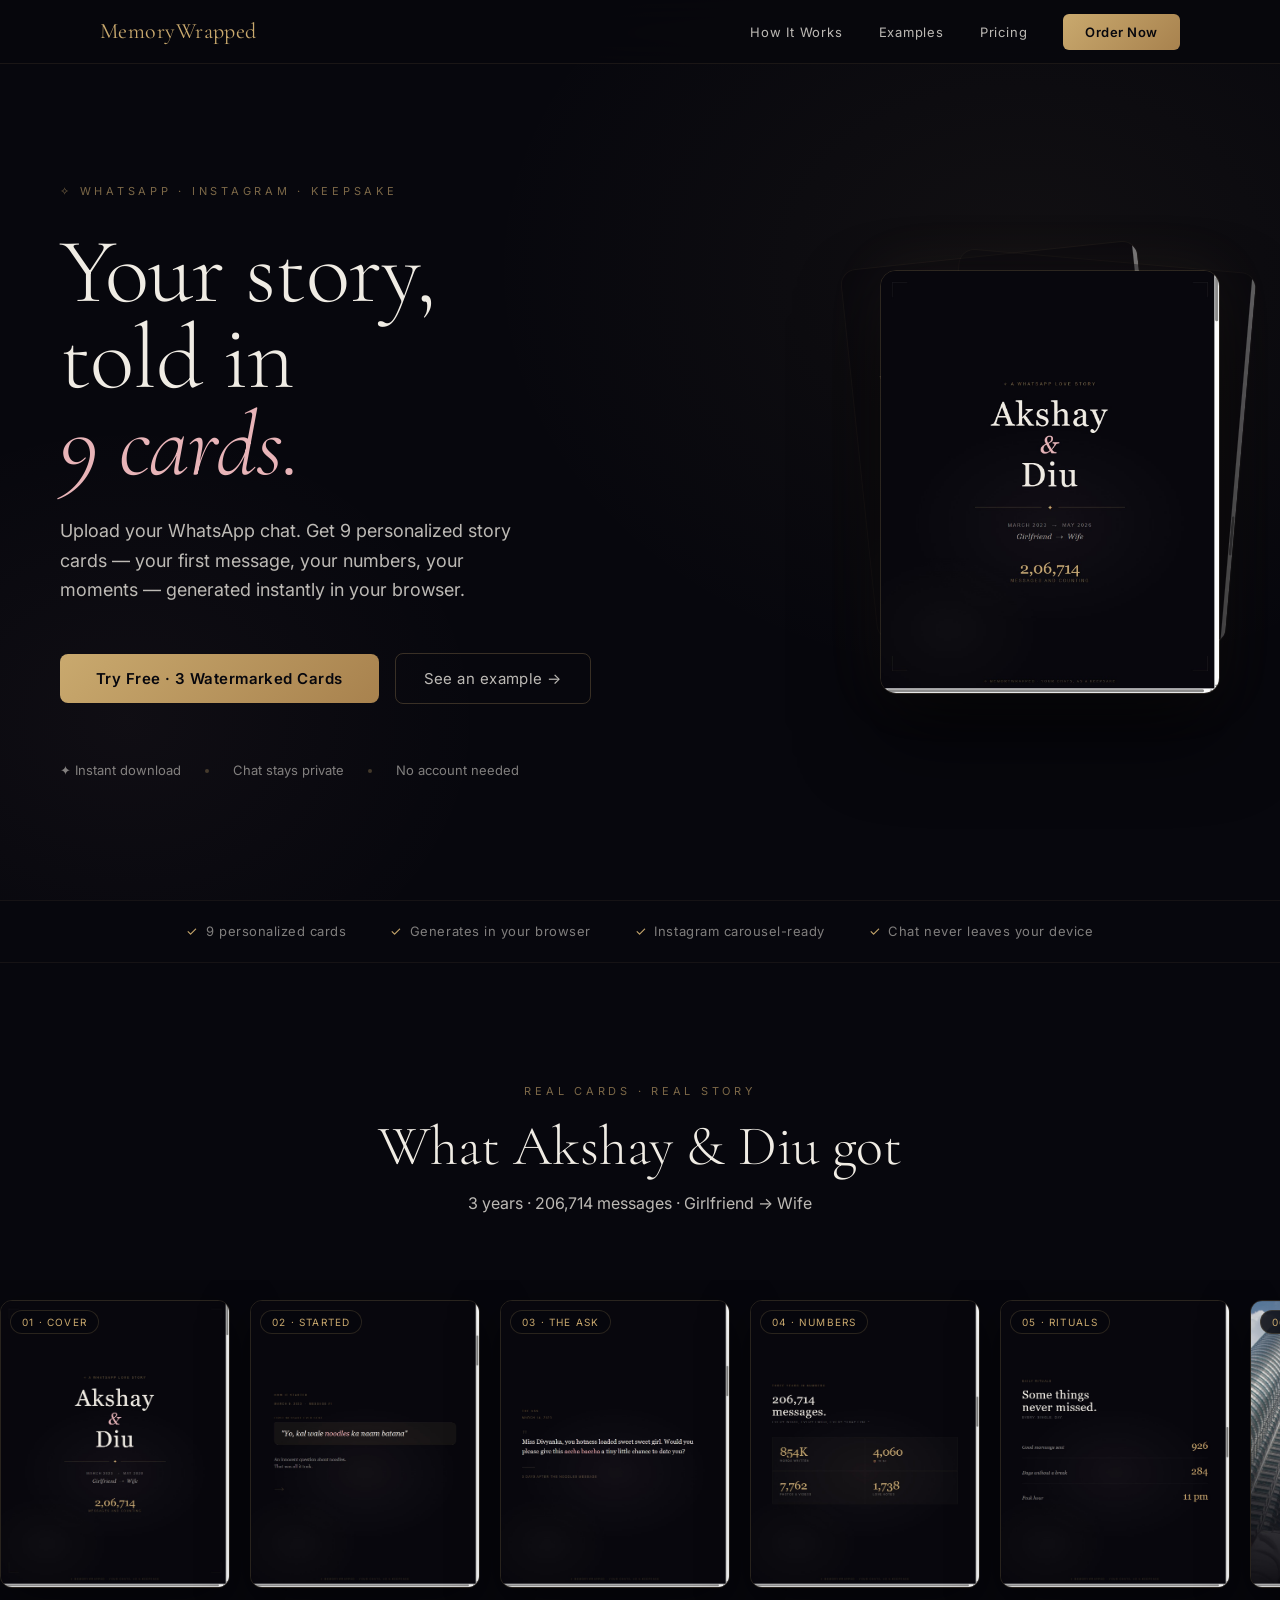
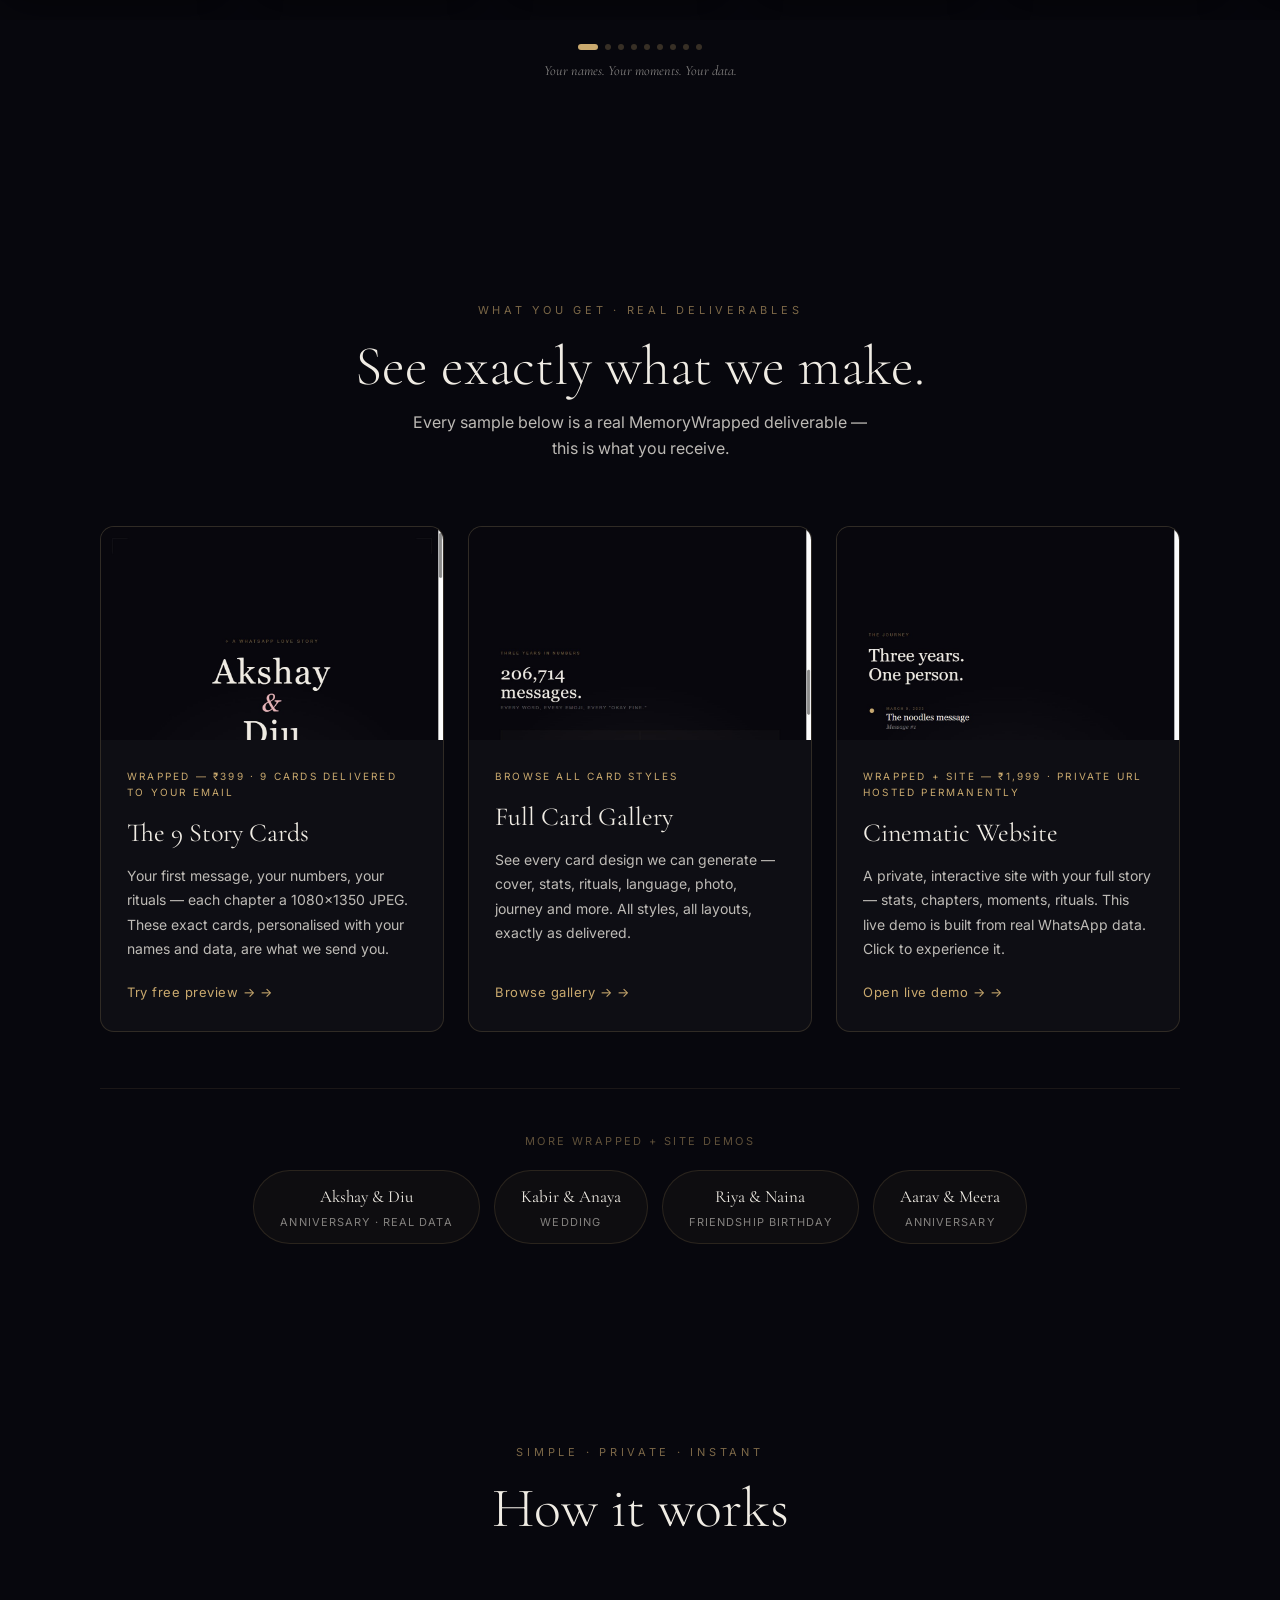
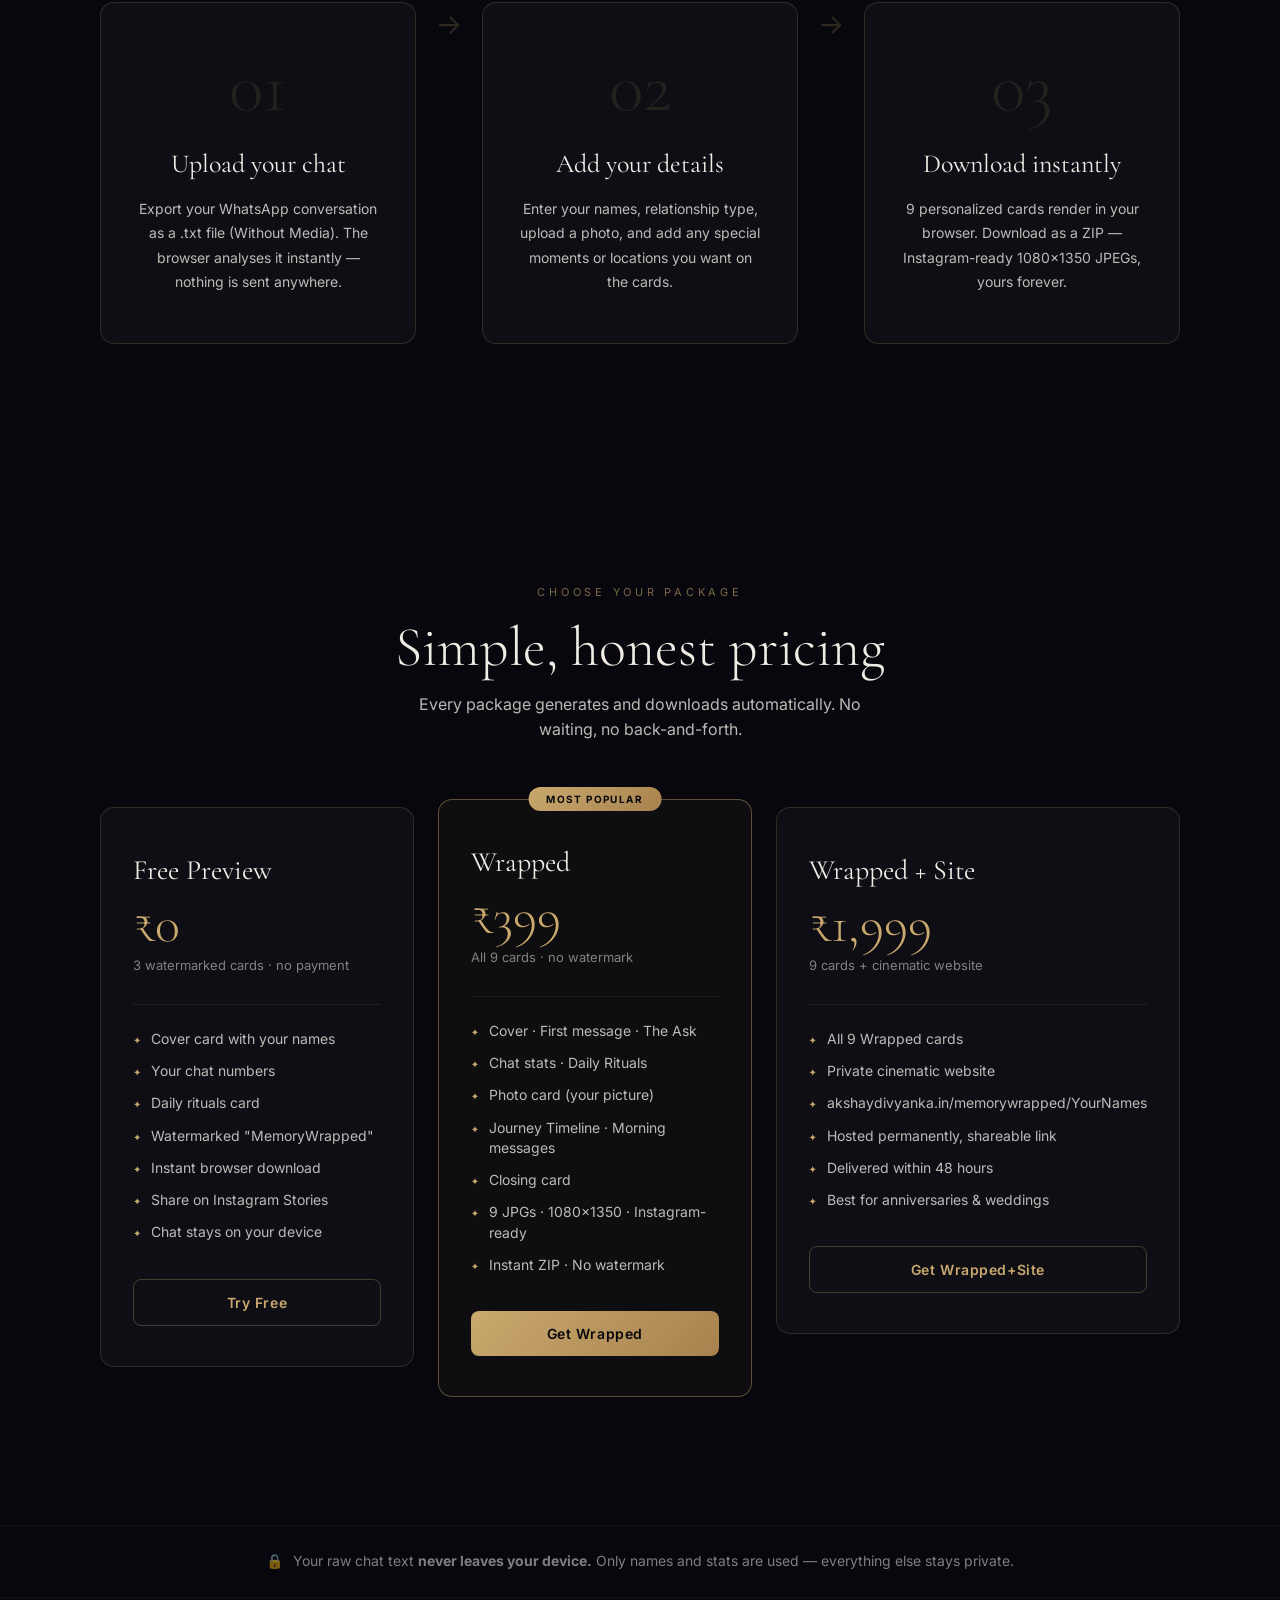
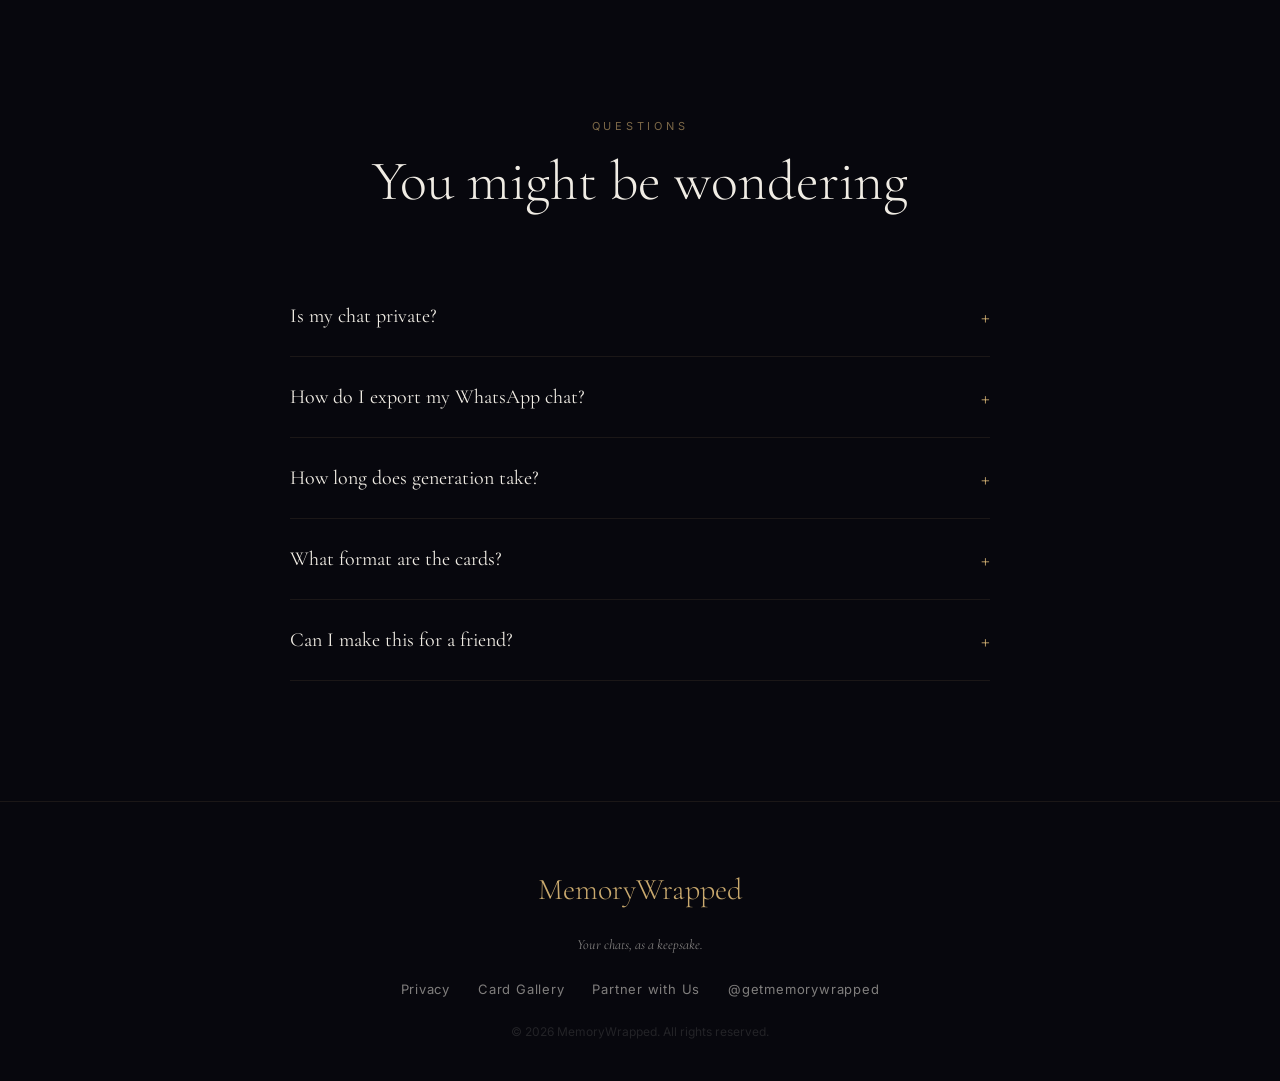
==== commit b8d2aba2: "Manual fulfillment flow: remove in-browser delivery for paid tiers - Paid tiers (Wrapped/Site) now s" ====
--- a/index.html
+++ b/index.html
@@ -485,57 +485,57 @@
 <section class="showcase-section" id="showcase">
   <div class="container">
     <div class="section-hd fade-up">
-      <div class="eyebrow">Client work · Live examples</div>
-      <h2 class="section-h2">Every format. Every story.</h2>
-      <p class="section-sub">From instant Instagram carousels to full cinematic keepsakes — see what's been built.</p>
+      <div class="eyebrow">What you get · Real deliverables</div>
+      <h2 class="section-h2">See exactly what we make.</h2>
+      <p class="section-sub">Every sample below is a real MemoryWrapped deliverable — this is what you receive.</p>
     </div>
     <div class="showcase-grid">
-      <a href="javascript:void(0)" onclick="openModal()" class="sc-item fade-up" style="transition-delay:.05s">
+      <a href="javascript:void(0)" onclick="openModal('free')" class="sc-item fade-up" style="transition-delay:.05s">
         <img class="sc-thumb" src="assets/cards/slide_01_cover.jpg" alt="9 story cards">
         <div class="sc-body">
-          <div class="sc-tag">Free preview · Wrapped from ₹399</div>
-          <div class="sc-name">9 Story Cards</div>
-          <p class="sc-desc">Your first message, your numbers, your rituals — each chapter a beautiful 1080×1350 card. Ready for Instagram in under a minute.</p>
-          <span class="sc-cta">Order yours</span>
+          <div class="sc-tag">Wrapped — ₹399 · 9 cards delivered to your email</div>
+          <div class="sc-name">The 9 Story Cards</div>
+          <p class="sc-desc">Your first message, your numbers, your rituals — each chapter a 1080×1350 JPEG. These exact cards, personalised with your names and data, are what we send you.</p>
+          <span class="sc-cta">Try free preview →</span>
         </div>
       </a>
       <a href="card_gallery.html" target="_blank" class="sc-item fade-up" style="transition-delay:.1s">
-        <img class="sc-thumb" src="assets/preview_card_gallery.jpg" alt="Card gallery">
+        <img class="sc-thumb" src="assets/cards/slide_04_numbers.jpg" alt="Card styles">
         <div class="sc-body">
-          <div class="sc-tag">20+ styles · all personas</div>
-          <div class="sc-name">The Card Gallery</div>
-          <p class="sc-desc">20 card designs across anniversary, wedding, and friendship stories. Browse the full collection and see exactly what yours could look like.</p>
-          <span class="sc-cta">Browse the full gallery</span>
+          <div class="sc-tag">Browse all card styles</div>
+          <div class="sc-name">Full Card Gallery</div>
+          <p class="sc-desc">See every card design we can generate — cover, stats, rituals, language, photo, journey and more. All styles, all layouts, exactly as delivered.</p>
+          <span class="sc-cta">Browse gallery →</span>
         </div>
       </a>
       <a href="samples/generated_outputs/aarav_meera_anniversary/site/" target="_blank" class="sc-item fade-up" style="transition-delay:.15s">
-        <img class="sc-thumb" src="assets/preview_aarav_meera_site.jpg" alt="Cinematic website demo">
+        <img class="sc-thumb" src="assets/cards/slide_07_journey.jpg" alt="Cinematic website demo">
         <div class="sc-body">
-          <div class="sc-tag">Live demo · cinematic keepsake</div>
+          <div class="sc-tag">Wrapped + Site — ₹1,999 · private URL hosted permanently</div>
           <div class="sc-name">Cinematic Website</div>
-          <p class="sc-desc">An interactive private site — your stats, chapters, moments, and rituals as a luxury digital experience. Built from a real WhatsApp export.</p>
-          <span class="sc-cta">Experience the demo</span>
+          <p class="sc-desc">A private, interactive site with your full story — stats, chapters, moments, rituals. This live demo is built from real WhatsApp data. Click to experience it.</p>
+          <span class="sc-cta">Open live demo →</span>
         </div>
       </a>
     </div>
     <div class="demo-row fade-up">
-      <div class="demo-row-hd">More live demos</div>
+      <div class="demo-row-hd">More Wrapped + Site demos</div>
       <div class="demo-chips">
         <a href="samples/generated_outputs/akshay_diu/site/" target="_blank" class="demo-chip">
           <span class="dc-name">Akshay &amp; Diu</span>
-          <span class="dc-type">The original · real data</span>
+          <span class="dc-type">Anniversary · real data</span>
         </a>
         <a href="samples/generated_outputs/kabir_anaya_wedding/site/" target="_blank" class="demo-chip">
           <span class="dc-name">Kabir &amp; Anaya</span>
-          <span class="dc-type">Wedding memory</span>
+          <span class="dc-type">Wedding</span>
         </a>
         <a href="samples/generated_outputs/riya_naina_friendship_birthday/site/" target="_blank" class="demo-chip">
           <span class="dc-name">Riya &amp; Naina</span>
           <span class="dc-type">Friendship birthday</span>
         </a>
-        <a href="card_gallery.html" target="_blank" class="demo-chip">
-          <span class="dc-name">Full Gallery</span>
-          <span class="dc-type">All 60+ card styles</span>
+        <a href="samples/generated_outputs/aarav_meera_anniversary/site/" target="_blank" class="demo-chip">
+          <span class="dc-name">Aarav &amp; Meera</span>
+          <span class="dc-type">Anniversary</span>
         </a>
       </div>
     </div>
@@ -788,12 +788,12 @@
         <div id="pkg-free-note" style="text-align:center;margin-top:16px;font-size:13px;color:var(--faint);display:none">Free cards will have a small "MemoryWrapped" watermark in the corner.</div>
       </div>
 
-      <!-- Step 4: Pay + Verify (hidden for free tier) -->
+      <!-- Step 4: Pay (paid tiers only) -->
       <div class="modal-step" id="step-4">
         <div class="step-hd">
           <div class="eyebrow">Step 4 of 5</div>
-          <h2>Pay &amp; verify</h2>
-          <p>Pay via UPI, enter your 12-digit UTR, then get a code on your email to continue.</p>
+          <h2>Complete your payment</h2>
+          <p>Pay via UPI and enter your 12-digit transaction reference. We'll send your cards within 24 hours.</p>
         </div>
         <div class="pay-box show" id="pay-box">
           <div class="pay-inner">
@@ -808,7 +808,7 @@
           </div>
         </div>
         <div class="form-g" style="margin-top:24px">
-          <label>Your email <span style="color:var(--rose)">*</span></label>
+          <label>Your email <span style="color:var(--rose)">*</span> <span style="color:var(--faint);font-size:12px">— we'll send your cards here</span></label>
           <input type="email" class="f-input" id="f-email" placeholder="you@gmail.com" oninput="validateCurrentStep()">
         </div>
         <div class="form-g">
@@ -816,42 +816,50 @@
           <input type="text" class="utr-input" id="utr-input" placeholder="e.g. 426819200374" maxlength="12" oninput="onUtrInput()" inputmode="numeric">
           <div id="utr-hint" style="font-size:12px;color:var(--faint);margin-top:6px">Find this in your UPI app under transaction details</div>
         </div>
-        <div id="verify-section" style="display:none;margin-top:20px">
-          <button class="btn-ghost" id="btn-send-code" onclick="sendVerificationCode()" style="width:100%;margin-bottom:16px">Send verification code to my email →</button>
-          <div class="form-g" id="code-input-wrap" style="display:none">
-            <label>Verification code</label>
-            <input type="text" class="f-input" id="f-code" placeholder="6-character code" maxlength="6" oninput="onCodeInput()">
-            <div id="code-status" style="font-size:13px;margin-top:6px;color:var(--faint)"></div>
+      </div>
+
+      <!-- Step 5: Free → generate | Paid → order confirmed -->
+      <div class="modal-step" id="step-5">
+
+        <!-- FREE TIER -->
+        <div id="free-gen-panel">
+          <div class="step-hd">
+            <div class="eyebrow">Step 5 of 5</div>
+            <h2>Your 3 preview cards</h2>
+            <p>Generating now in your browser — takes a few seconds.</p>
           </div>
-        </div>
-      </div>
-
-      <!-- Step 5: Generate -->
-      <div class="modal-step" id="step-5">
-        <div class="step-hd">
-          <div class="eyebrow">Step 5 of 5</div>
-          <h2>Generate your cards</h2>
-          <p id="gen-desc">Everything renders in your browser. Takes about 30 seconds.</p>
-        </div>
-        <div class="gen-summary" id="gen-summary">
-          <h3 id="gen-names">Your cards</h3>
-          <p>Package: <span id="gen-pkg">—</span></p>
-          <p>Chat: <span id="gen-chat-info">—</span></p>
-        </div>
-        <div class="gen-zone">
-          <button class="btn-generate" id="btn-generate" onclick="startGeneration()">✦ Generate My Cards</button>
-        </div>
-        <div class="progress-area" id="progress-area">
-          <div class="progress-lbl" id="progress-lbl">Preparing…</div>
-          <div class="progress-bar"><div class="progress-fill" id="progress-fill"></div></div>
-        </div>
-        <div class="preview-grid" id="preview-grid"></div>
-        <div class="dl-wrap" id="dl-wrap">
-          <button class="btn-dl" id="btn-dl">↓ Download ZIP</button>
-          <p class="dl-note">All cards packed as JPEGs.</p>
-          <p style="margin-top:12px;font-size:13px;color:var(--faint)">@getmemorywrapped · Tag us when you post ✦</p>
-          <div id="site-note" style="display:none;margin-top:16px;padding:16px;border:1px solid rgba(201,169,110,.2);border-radius:8px;font-size:14px;color:var(--muted)">Your cinematic website will be delivered to <strong id="site-email"></strong> within 48 hours.</div>
-        </div>
+          <div class="gen-summary" id="gen-summary">
+            <h3 id="gen-names">Your cards</h3>
+            <p>Package: <span id="gen-pkg">—</span></p>
+            <p>Chat: <span id="gen-chat-info">—</span></p>
+          </div>
+          <div class="gen-zone">
+            <button class="btn-generate" id="btn-generate" onclick="startGeneration()">✦ Generate My Preview Cards</button>
+          </div>
+          <div class="progress-area" id="progress-area">
+            <div class="progress-lbl" id="progress-lbl">Preparing…</div>
+            <div class="progress-bar"><div class="progress-fill" id="progress-fill"></div></div>
+          </div>
+          <div class="preview-grid" id="preview-grid"></div>
+          <div class="dl-wrap" id="dl-wrap">
+            <button class="btn-dl" id="btn-dl">↓ Download 3 Cards</button>
+            <p class="dl-note" style="margin-top:8px">Cards are watermarked. Upgrade for all 9 without watermark.</p>
+            <button class="btn-primary" style="margin-top:20px;width:100%" onclick="goToStep(3);selectPkg('wrapped',document.querySelectorAll('.pkg-card')[1])">Upgrade to Wrapped — ₹399 →</button>
+          </div>
+        </div>
+
+        <!-- PAID TIER: order confirmed -->
+        <div id="paid-confirm-panel" style="display:none;text-align:center;padding:40px 0">
+          <div style="font-size:56px;margin-bottom:24px">✦</div>
+          <h2 style="font-family:var(--f-display);font-size:36px;margin-bottom:16px">Order received!</h2>
+          <p style="color:var(--muted);max-width:420px;margin:0 auto 32px">We've got your order and will hand-craft your <span id="confirm-pkg-name">cards</span> and send them to:</p>
+          <div style="font-size:20px;color:var(--gold);margin-bottom:32px" id="confirm-email">—</div>
+          <p style="color:var(--faint);font-size:14px">Usually within 24 hours · Check spam if you don't see it</p>
+          <div style="margin-top:40px;padding:16px;border:1px solid rgba(201,169,110,.15);border-radius:10px;font-size:14px;color:var(--faint)">
+            Order ref: <span id="confirm-utr" style="color:var(--muted);letter-spacing:.05em"></span>
+          </div>
+        </div>
+
       </div>
 
     </div>
@@ -877,7 +885,7 @@
 
 <script>
 // ── STATE ─────────────────────────────────────────────────────────────────────
-let currentStep=1, selectedPkg='wrapped', utrVal='', verifiedCode=false, manifest=null, photoURL=null, generatedBlobs=[];
+let currentStep=1, selectedPkg='wrapped', utrVal='', manifest=null, photoURL=null, generatedBlobs=[];
 const PKG_PRICES={free:0,wrapped:399,site:1999};
 const PKG_LABELS={free:'Free Preview',wrapped:'Wrapped — ₹399',site:'Wrapped + Site — ₹1,999'};
 const PKG_CARDS ={free:3,wrapped:9,site:9};
@@ -911,7 +919,7 @@
   validateCurrentStep();
   document.querySelector('.modal-scroll').scrollTop=0;
   if(n===4) renderQR();
-  if(n===TOTAL_STEPS) fillGenSummary();
+  if(n===TOTAL_STEPS){ fillGenSummary(); document.getElementById('btn-back').style.display=selectedPkg==='free'?'':'none'; }
 }
 function nextStep(){
   if(currentStep===3 && selectedPkg==='free'){ goToStep(5); return; }
@@ -927,7 +935,7 @@
   if(currentStep===1) btn.disabled=!manifest;
   else if(currentStep===2) btn.disabled=!(v('f-name1')&&v('f-name2'));
   else if(currentStep===3) btn.disabled=false;
-  else if(currentStep===4) btn.disabled=!(UTR_RE.test(v('utr-input')) && v('f-email') && verifiedCode);
+  else if(currentStep===4) btn.disabled=!(UTR_RE.test(v('utr-input')) && v('f-email'));
   else btn.disabled=true;
 }
 const v=id=>document.getElementById(id)?.value?.trim()||'';
@@ -951,39 +959,8 @@
 
 function onUtrInput(){
   utrVal=v('utr-input');
-  verifiedCode=false;
-  const valid=UTR_RE.test(utrVal)&&v('f-email');
-  document.getElementById('verify-section').style.display=valid?'block':'none';
-  document.getElementById('utr-hint').textContent=utrVal&&!UTR_RE.test(utrVal)?'UTR must be exactly 12 digits':'Find this in your UPI app under transaction details';
+  document.getElementById('utr-hint').textContent=utrVal&&!UTR_RE.test(utrVal)?'Must be exactly 12 digits':'Find this in your UPI app under transaction details';
   validateCurrentStep();
-}
-
-async function sendVerificationCode(){
-  const btn=document.getElementById('btn-send-code');
-  btn.disabled=true; btn.textContent='Sending…';
-  try{
-    const r=await fetch(GAS,{method:'POST',body:JSON.stringify({action:'verify',utr:v('utr-input'),email:v('f-email'),pkg:selectedPkg})});
-    const d=await r.json();
-    if(d.ok){
-      document.getElementById('code-input-wrap').style.display='block';
-      document.getElementById('code-status').textContent='Code sent! Check your email (also spam folder).';
-      btn.textContent='Resend code';
-    } else { btn.textContent='Send code (try again)'; }
-  } catch(e){ btn.textContent='Send code (try again)'; }
-  btn.disabled=false;
-}
-
-async function onCodeInput(){
-  const code=v('f-code');
-  if(code.length<6) return;
-  const st=document.getElementById('code-status');
-  st.textContent='Verifying…';
-  try{
-    const r=await fetch(GAS,{method:'POST',body:JSON.stringify({action:'confirm',utr:v('utr-input'),email:v('f-email'),code})});
-    const d=await r.json();
-    if(d.ok){ verifiedCode=true; st.textContent='✓ Verified! Click Continue.'; st.style.color='#6ee396'; validateCurrentStep(); }
-    else { st.textContent='Invalid code. Try again.'; st.style.color='#e8b4b8'; }
-  } catch(e){ st.textContent='Verification failed. Try again.'; }
 }
 
 // ── CHAT FILE ─────────────────────────────────────────────────────────────────
@@ -1037,19 +1014,26 @@
 // ── GEN SUMMARY ───────────────────────────────────────────────────────────────
 function fillGenSummary(){
   const n1=v('f-name1')||'Person 1', n2=v('f-name2')||'Person 2';
-  document.getElementById('gen-names').textContent=n1+' & '+n2;
-  document.getElementById('gen-pkg').textContent=PKG_LABELS[selectedPkg];
-  if(manifest){
-    const msgs=manifest.stats.totalMessages.toLocaleString('en-IN');
-    const fr=manifest.dateRange.from?manifest.dateRange.from.slice(0,7):'';
-    const to=manifest.dateRange.to?manifest.dateRange.to.slice(0,7):'';
-    document.getElementById('gen-chat-info').textContent=`${msgs} messages · ${fr} → ${to}`;
+  const isFree=selectedPkg==='free';
+  document.getElementById('free-gen-panel').style.display=isFree?'block':'none';
+  document.getElementById('paid-confirm-panel').style.display=isFree?'none':'flex';
+  document.getElementById('paid-confirm-panel').style.flexDirection='column';
+  document.getElementById('paid-confirm-panel').style.alignItems='center';
+  if(isFree){
+    document.getElementById('gen-names').textContent=n1+' & '+n2;
+    document.getElementById('gen-pkg').textContent=PKG_LABELS[selectedPkg];
+    if(manifest){
+      const msgs=manifest.stats.totalMessages.toLocaleString('en-IN');
+      const fr=manifest.dateRange.from?manifest.dateRange.from.slice(0,7):'';
+      const to=manifest.dateRange.to?manifest.dateRange.to.slice(0,7):'';
+      document.getElementById('gen-chat-info').textContent=`${msgs} messages · ${fr} → ${to}`;
+    }
+  } else {
+    document.getElementById('confirm-email').textContent=v('f-email');
+    document.getElementById('confirm-utr').textContent=v('utr-input');
+    document.getElementById('confirm-pkg-name').textContent=selectedPkg==='site'?'cards + cinematic website':'cards';
+    logOrder();
   }
-  const isFree=selectedPkg==='free';
-  document.getElementById('gen-desc').textContent=isFree?'3 watermarked cards will generate instantly.':'Everything renders in your browser. Takes about 30 seconds.';
-  const siteNote=document.getElementById('site-note');
-  if(selectedPkg==='site'){ siteNote.style.display='block'; document.getElementById('site-email').textContent=v('f-email'); }
-  else siteNote.style.display='none';
 }
 
 // ── CARD GENERATION ───────────────────────────────────────────────────────────
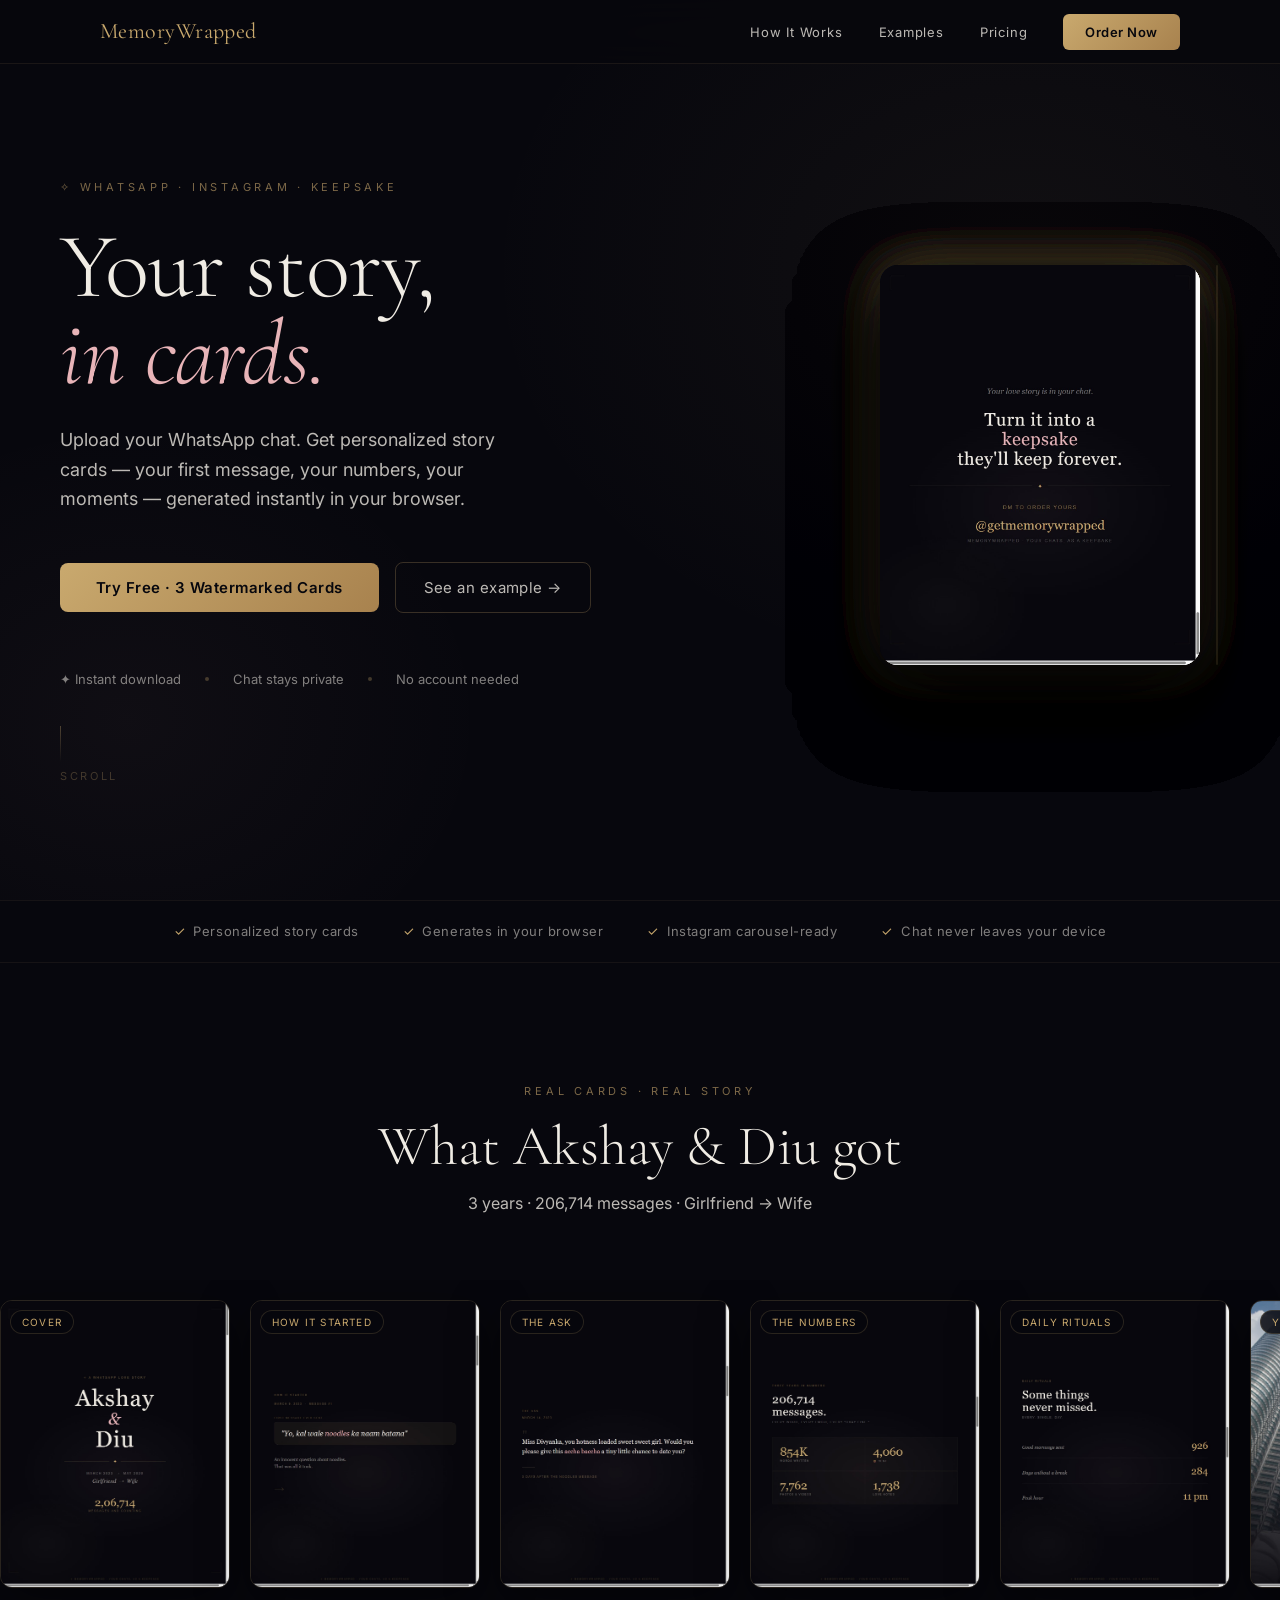
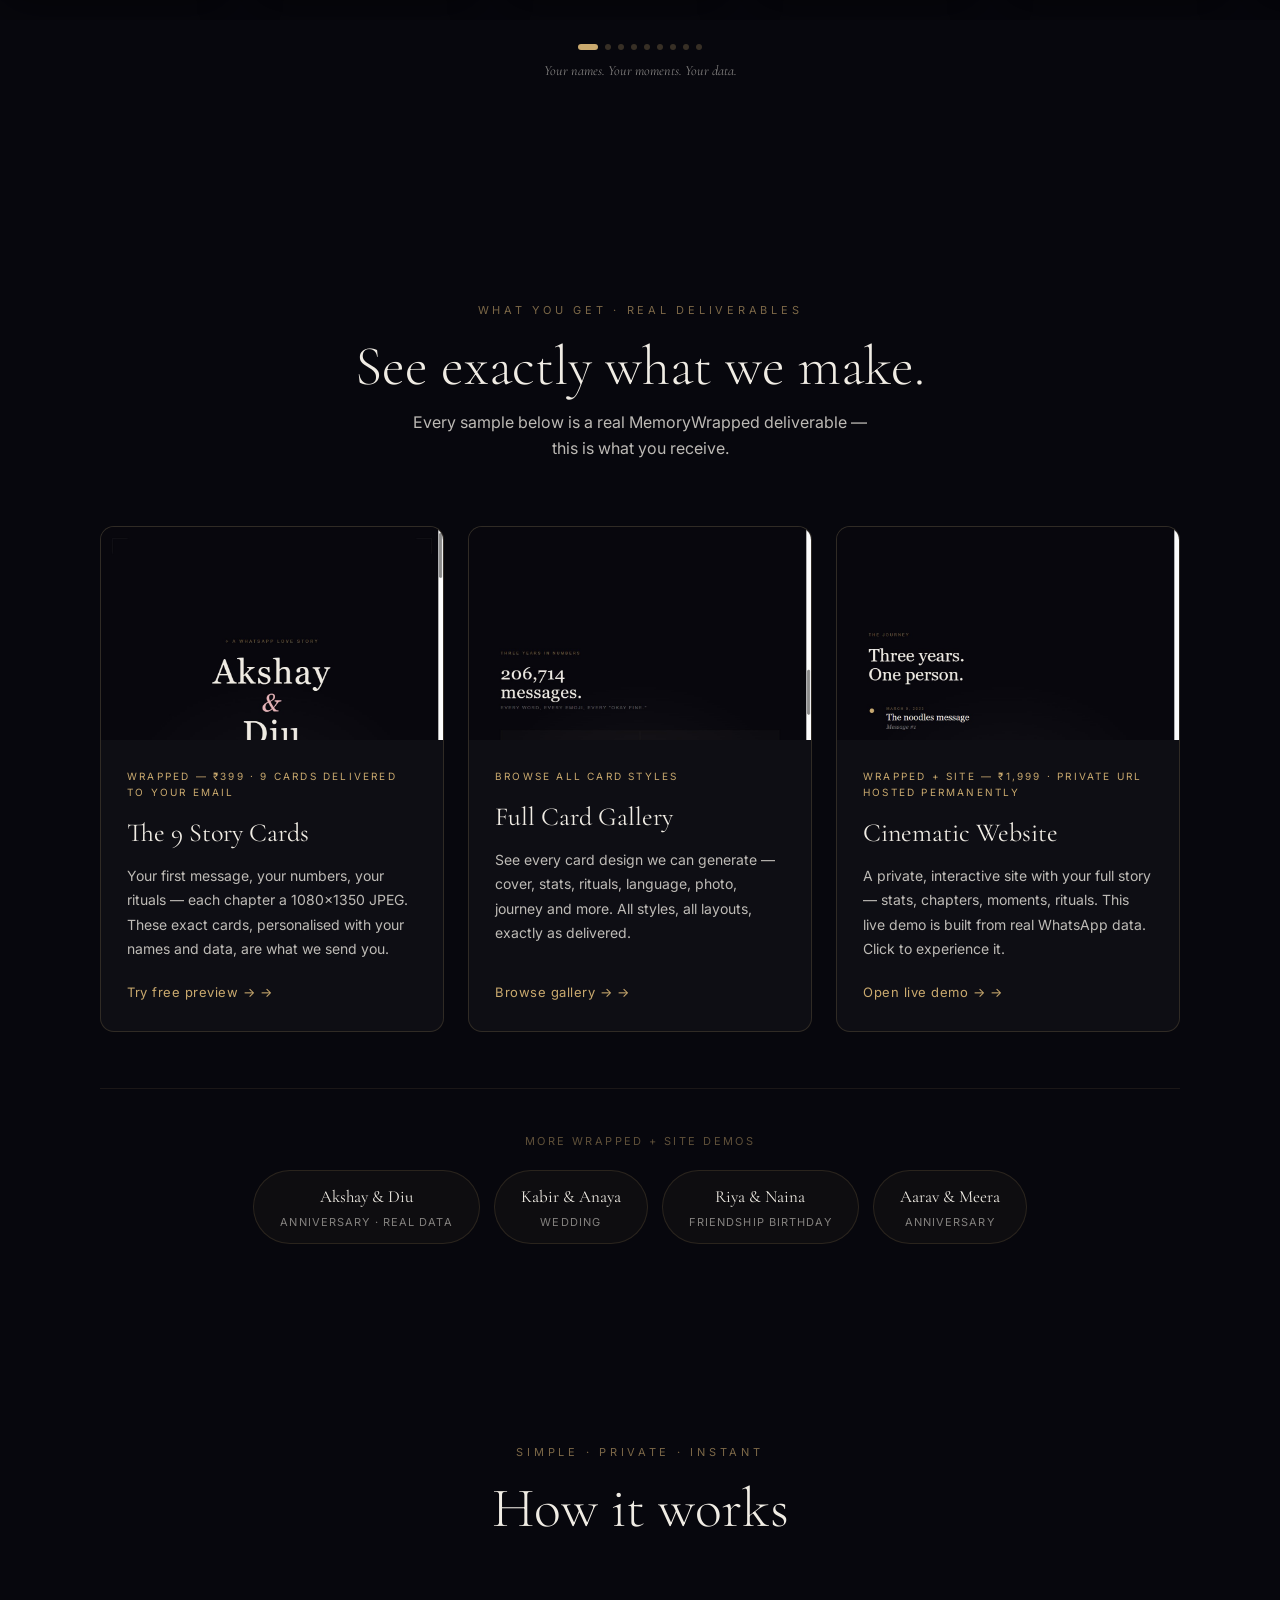
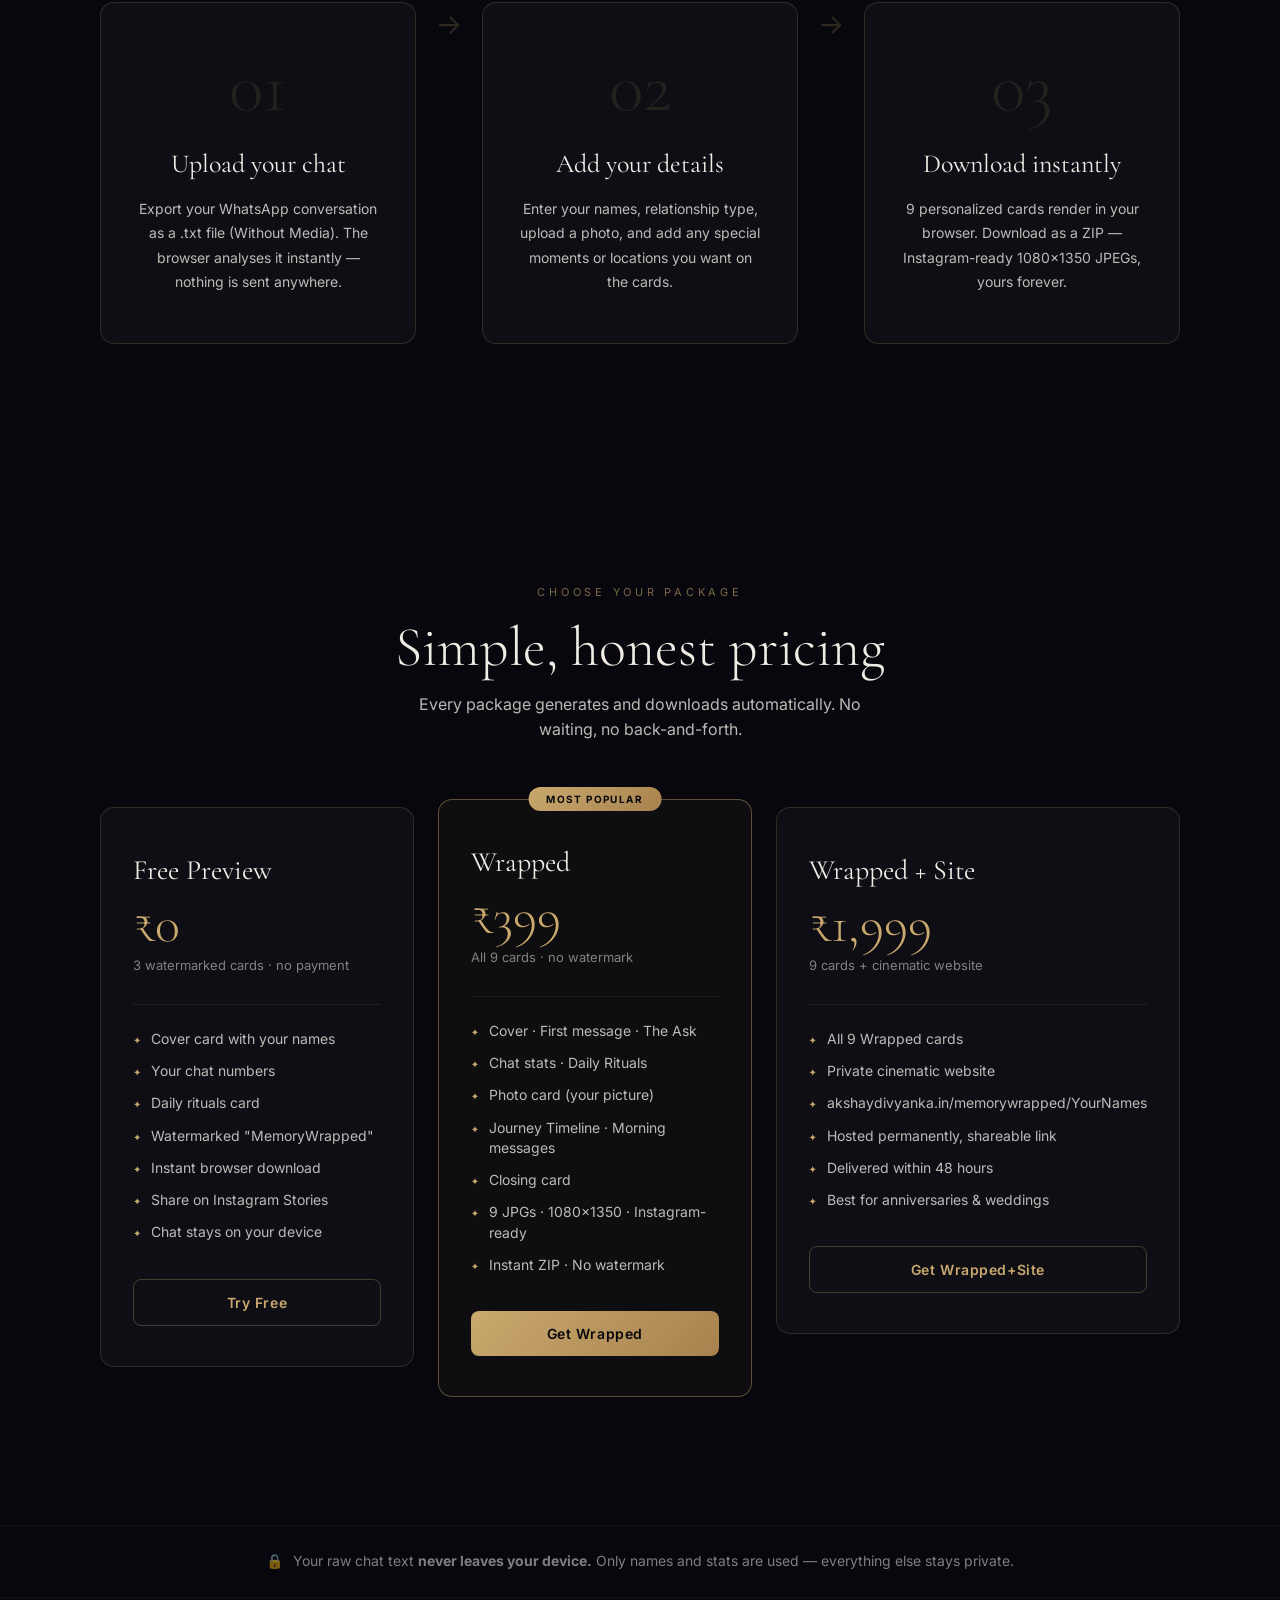
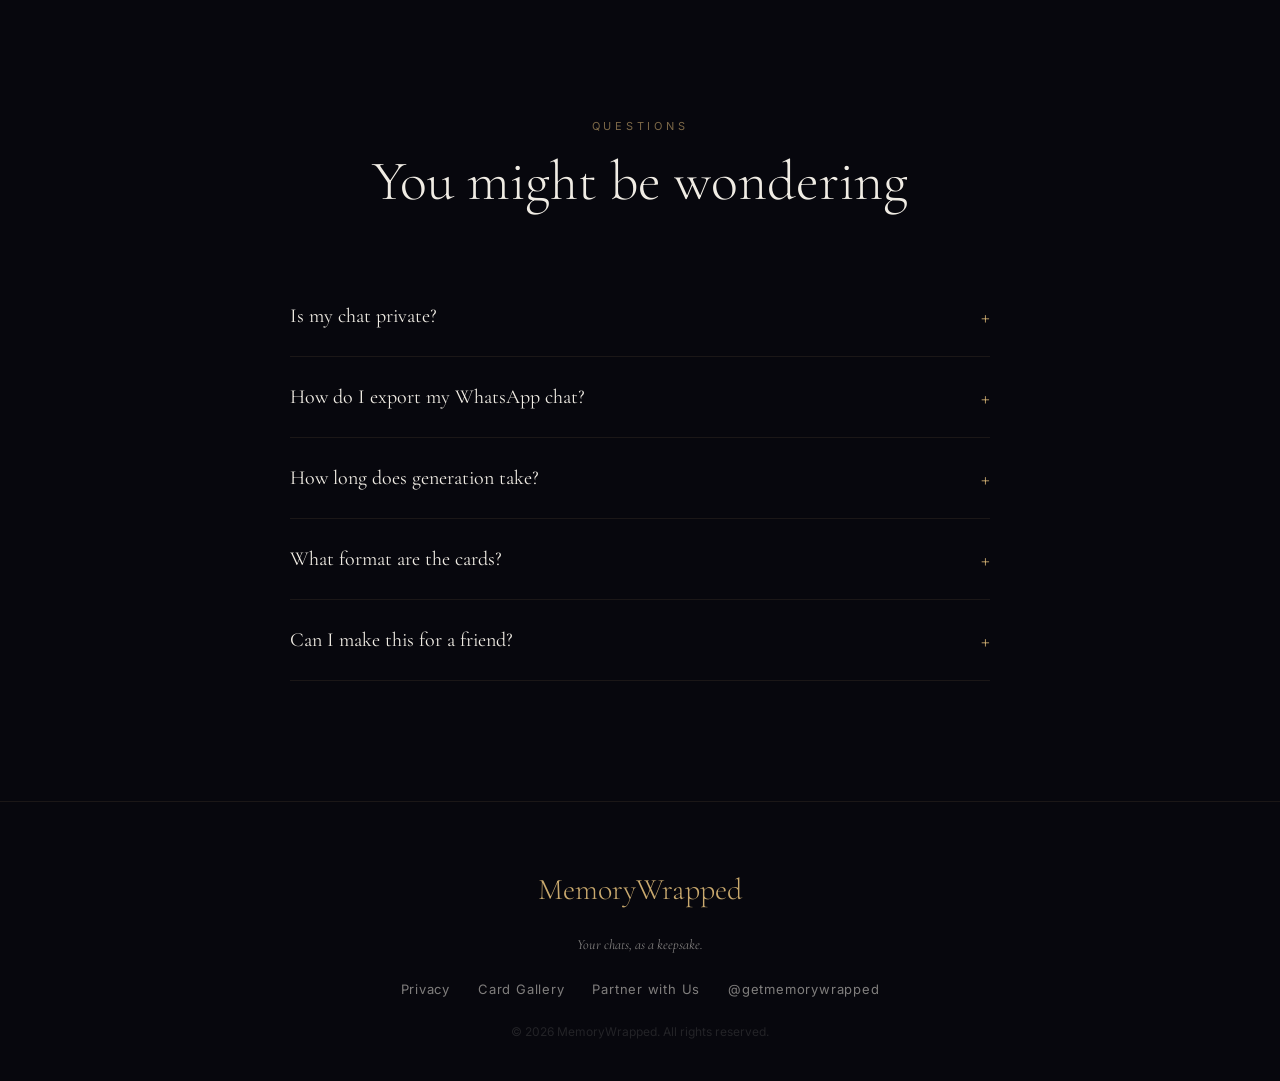
==== commit 72465477: "Redesign hero: split-scroll card cycling, strip card numbers, fix visibility - Hero: 9-card stage wi" ====
--- a/index.html
+++ b/index.html
@@ -14,6 +14,8 @@
 <script src="https://cdnjs.cloudflare.com/ajax/libs/html2canvas/1.4.1/html2canvas.min.js" defer></script>
 <script src="https://cdnjs.cloudflare.com/ajax/libs/jszip/3.10.1/jszip.min.js" defer></script>
 <script src="https://cdnjs.cloudflare.com/ajax/libs/qrcodejs/1.0.0/qrcode.min.js" defer></script>
+<script src="https://cdnjs.cloudflare.com/ajax/libs/gsap/3.12.5/gsap.min.js" defer></script>
+<script src="https://cdnjs.cloudflare.com/ajax/libs/gsap/3.12.5/ScrollTrigger.min.js" defer></script>
 
 <style>
 /* ── VARIABLES ─────────────────────────────────────────────────────────────── */
@@ -88,6 +90,15 @@
 .hero-behind { position:absolute; width:88%; border-radius:16px; border:1px solid rgba(201,169,110,.1); }
 .hero-behind-l { top:-16px; left:-22px; transform:rotate(-6deg); opacity:.45; z-index:1; }
 .hero-behind-r { top:-10px; right:-22px; transform:rotate(5deg); opacity:.35; z-index:2; }
+.hero-stage { position:relative; width:320px; height:400px; border-radius:18px; flex-shrink:0; }
+.hc { position:absolute; inset:0; width:100%; height:100%; object-fit:cover; border-radius:18px; box-shadow:0 32px 80px rgba(0,0,0,.65),0 0 60px rgba(201,169,110,.1); will-change:transform,opacity; }
+.hero-progress-wrap { position:absolute; right:-18px; top:0; bottom:0; width:2px; background:rgba(201,169,110,.12); border-radius:2px; }
+.hero-progress-bar { width:100%; background:var(--gold); height:0%; border-radius:2px; }
+.hero-card-label { text-align:center; margin-top:18px; font-size:10px; letter-spacing:.28em; text-transform:uppercase; color:rgba(201,169,110,.4); min-height:14px; }
+.scroll-cue { display:flex; flex-direction:column; align-items:flex-start; gap:6px; margin-top:36px; opacity:1; transition:opacity .6s; }
+.scroll-cue span { font-size:11px; letter-spacing:.24em; text-transform:uppercase; color:rgba(201,169,110,.28); }
+.scroll-cue .sc-line { width:1px; height:36px; background:linear-gradient(to bottom,rgba(201,169,110,.35),transparent); animation:sc-pulse 1.6s ease-in-out infinite; }
+@keyframes sc-pulse { 0%,100%{opacity:.25} 50%{opacity:.9} }
 @media(max-width:900px){ .hero-visual{display:none;} }
 @media(max-width:600px){ .hero-h1{font-size:clamp(44px,12vw,72px);} .hero-sub{font-size:16px;} }
 
@@ -223,6 +234,15 @@
 .pkg-price { font-family:var(--f-display); font-size:32px; font-weight:300; color:var(--gold); margin-bottom:10px; }
 .pkg-feats { list-style:none; }
 .pkg-feats li { font-size:12px; color:var(--muted); margin-bottom:5px; padding-left:12px; position:relative; line-height:1.4; }
+.theme-selector { margin: 28px 0 8px; }
+.theme-selector-label { font-family:'Arial',sans-serif; font-size:11px; letter-spacing:0.3em; text-transform:uppercase; color:rgba(201,169,110,0.5); margin-bottom:14px; }
+.theme-options { display:flex; gap:12px; }
+.theme-opt { flex:1; background:rgba(201,169,110,0.04); border:1px solid rgba(201,169,110,0.15); border-radius:8px; padding:16px 14px; cursor:pointer; text-align:left; transition:border-color 0.2s,background 0.2s; display:flex; flex-direction:column; gap:4px; }
+.theme-opt:hover { border-color:rgba(201,169,110,0.35); }
+.theme-opt.active { border-color:#c9a96e; background:rgba(201,169,110,0.09); }
+.theme-opt-icon { font-size:16px; color:#c9a96e; margin-bottom:4px; }
+.theme-opt-name { font-family:'Georgia',serif; font-size:15px; color:#f0ece4; }
+.theme-opt-desc { font-family:'Arial',sans-serif; font-size:11px; color:rgba(240,236,228,0.4); letter-spacing:0.04em; }
 .pkg-feats li::before { content:'·'; position:absolute; left:0; color:var(--gold); }
 @media(max-width:600px){ .pkg-grid{grid-template-columns:1fr;} }
 
@@ -310,6 +330,8 @@
 .btn-next { background:linear-gradient(135deg,var(--gold),var(--gold-dark)); color:var(--bg); font-size:15px; font-weight:600; padding:12px 36px; border-radius:8px; border:none; cursor:pointer; transition:all .2s; letter-spacing:.03em; }
 .btn-next:hover { opacity:.9; transform:translateY(-1px); }
 .btn-next:disabled { opacity:.36; cursor:not-allowed; transform:none; }
+@keyframes shake { 0%,100%{transform:translateX(0)} 20%,60%{transform:translateX(-8px)} 40%,80%{transform:translateX(8px)} }
+.drop-zone.shake { animation:shake 0.5s ease-in-out; }
 @media(max-width:600px){ .modal-ft{padding:14px 20px;} }
 
 /* ── CARD STAGE ───────────────────────────────────────────────────────────── */
@@ -397,6 +419,15 @@
 .s9-ct{font-family:Arial,sans-serif;font-size:18px;letter-spacing:.18em;text-transform:uppercase;color:rgba(201,169,110,.55);margin-bottom:24px;}
 .s9-h2{font-size:44px;color:#c9a96e;margin-bottom:20px;}
 .s9-tg{font-family:Arial,sans-serif;font-size:14px;letter-spacing:.24em;text-transform:uppercase;color:rgba(240,236,228,.28);}
+.hero-ghost {
+  position: absolute;
+  width: 220px;
+  height: 275px;
+  border-radius: 14px;
+  object-fit: cover;
+  opacity: 0;
+  pointer-events: none;
+}
 </style>
 </head>
 <body>
@@ -421,8 +452,8 @@
   <div class="container hero-inner">
     <div class="hero-copy">
       <div class="eyebrow">✧ WhatsApp · Instagram · Keepsake</div>
-      <h1 class="hero-h1">Your story,<br>told in<br><em>9 cards.</em></h1>
-      <p class="hero-sub">Upload your WhatsApp chat. Get 9 personalized story cards — your first message, your numbers, your moments — generated instantly in your browser.</p>
+      <h1 class="hero-h1">Your story,<br><em>in cards.</em></h1>
+      <p class="hero-sub">Upload your WhatsApp chat. Get personalized story cards — your first message, your numbers, your moments — generated instantly in your browser.</p>
       <div class="hero-ctas">
         <button class="btn-primary" onclick="openModal('free')">Try Free · 3 Watermarked Cards</button>
         <button class="btn-ghost" onclick="document.getElementById('examples').scrollIntoView({behavior:'smooth'})">See an example →</button>
@@ -434,13 +465,25 @@
         <span class="proof-dot"></span>
         <span class="proof-item">No account needed</span>
       </div>
+      <div class="scroll-cue" id="scroll-cue">
+        <div class="sc-line"></div>
+        <span>scroll</span>
+      </div>
     </div>
     <div class="hero-visual">
-      <div class="hero-stack">
-        <img class="hero-behind hero-behind-l" src="assets/cards/slide_04_numbers.jpg" alt="">
-        <img class="hero-behind hero-behind-r" src="assets/cards/slide_07_journey.jpg" alt="">
-        <img class="hero-main" src="assets/cards/slide_01_cover.jpg" alt="Sample MemoryWrapped card">
-      </div>
+      <div class="hero-stage" id="hero-stage">
+        <img class="hc" src="assets/cards/slide_01_cover.jpg" alt="Your cover card">
+        <img class="hc" src="assets/cards/slide_02_started.jpg" alt="How it started">
+        <img class="hc" src="assets/cards/slide_03_ask.jpg" alt="The ask">
+        <img class="hc" src="assets/cards/slide_04_numbers.jpg" alt="Your numbers">
+        <img class="hc" src="assets/cards/slide_05_rituals.jpg" alt="Daily rituals">
+        <img class="hc" src="assets/cards/slide_06_photo.jpg" alt="Your photo">
+        <img class="hc" src="assets/cards/slide_07_journey.jpg" alt="The journey">
+        <img class="hc" src="assets/cards/slide_08_bayko.jpg" alt="Morning messages">
+        <img class="hc" src="assets/cards/slide_09_cta.jpg" alt="Your story">
+        <div class="hero-progress-wrap"><div class="hero-progress-bar" id="hero-progress-bar"></div></div>
+      </div>
+      <div class="hero-card-label" id="hero-card-label">Cover</div>
     </div>
   </div>
 </section>
@@ -448,7 +491,7 @@
 <!-- TRUST BAR -->
 <div class="trust-bar">
   <div class="container trust-inner">
-    <span class="trust-item"><span class="chk">✓</span> 9 personalized cards</span>
+    <span class="trust-item"><span class="chk">✓</span> Personalized story cards</span>
     <span class="trust-item"><span class="chk">✓</span> Generates in your browser</span>
     <span class="trust-item"><span class="chk">✓</span> Instagram carousel-ready</span>
     <span class="trust-item"><span class="chk">✓</span> Chat never leaves your device</span>
@@ -465,15 +508,15 @@
     </div>
   </div>
   <div class="gallery-track" id="gallery-track">
-    <div class="g-card"><img src="assets/cards/slide_01_cover.jpg" alt="Cover card"><div class="g-badge">01 · Cover</div></div>
-    <div class="g-card"><img src="assets/cards/slide_02_started.jpg" alt="How it started"><div class="g-badge">02 · Started</div></div>
-    <div class="g-card"><img src="assets/cards/slide_03_ask.jpg" alt="The ask"><div class="g-badge">03 · The Ask</div></div>
-    <div class="g-card"><img src="assets/cards/slide_04_numbers.jpg" alt="The numbers"><div class="g-badge">04 · Numbers</div></div>
-    <div class="g-card"><img src="assets/cards/slide_05_rituals.jpg" alt="Daily rituals"><div class="g-badge">05 · Rituals</div></div>
-    <div class="g-card"><img src="assets/cards/slide_06_photo.jpg" alt="Photo card"><div class="g-badge">06 · Photo</div></div>
-    <div class="g-card"><img src="assets/cards/slide_07_journey.jpg" alt="The journey"><div class="g-badge">07 · Journey</div></div>
-    <div class="g-card"><img src="assets/cards/slide_08_bayko.jpg" alt="Morning message"><div class="g-badge">08 · Morning</div></div>
-    <div class="g-card"><img src="assets/cards/slide_09_cta.jpg" alt="Close"><div class="g-badge">09 · Close</div></div>
+    <div class="g-card"><img src="assets/cards/slide_01_cover.jpg" alt="Cover card"><div class="g-badge">Cover</div></div>
+    <div class="g-card"><img src="assets/cards/slide_02_started.jpg" alt="How it started"><div class="g-badge">How It Started</div></div>
+    <div class="g-card"><img src="assets/cards/slide_03_ask.jpg" alt="The ask"><div class="g-badge">The Ask</div></div>
+    <div class="g-card"><img src="assets/cards/slide_04_numbers.jpg" alt="The numbers"><div class="g-badge">The Numbers</div></div>
+    <div class="g-card"><img src="assets/cards/slide_05_rituals.jpg" alt="Daily rituals"><div class="g-badge">Daily Rituals</div></div>
+    <div class="g-card"><img src="assets/cards/slide_06_photo.jpg" alt="Photo card"><div class="g-badge">Your Photo</div></div>
+    <div class="g-card"><img src="assets/cards/slide_07_journey.jpg" alt="The journey"><div class="g-badge">The Journey</div></div>
+    <div class="g-card"><img src="assets/cards/slide_08_bayko.jpg" alt="Morning message"><div class="g-badge">Morning Message</div></div>
+    <div class="g-card"><img src="assets/cards/slide_09_cta.jpg" alt="Close"><div class="g-badge">Your Story</div></div>
   </div>
   <div class="container">
     <div class="gallery-dots" id="gallery-dots"></div>
@@ -786,6 +829,21 @@
           </div>
         </div>
         <div id="pkg-free-note" style="text-align:center;margin-top:16px;font-size:13px;color:var(--faint);display:none">Free cards will have a small "MemoryWrapped" watermark in the corner.</div>
+        <div class="theme-selector" id="theme-selector">
+          <div class="theme-selector-label">Choose your style</div>
+          <div class="theme-options">
+            <button class="theme-opt active" data-theme="cinematic">
+              <span class="theme-opt-icon">◆</span>
+              <span class="theme-opt-name">Dark Cinematic</span>
+              <span class="theme-opt-desc">Deep noir, gold accents</span>
+            </button>
+            <button class="theme-opt" data-theme="book">
+              <span class="theme-opt-icon">❧</span>
+              <span class="theme-opt-name">Book Edition</span>
+              <span class="theme-opt-desc">Dark coffee-table book, spine + chapters</span>
+            </button>
+          </div>
+        </div>
       </div>
 
       <!-- Step 4: Pay (paid tiers only) -->
@@ -885,12 +943,12 @@
 
 <script>
 // ── STATE ─────────────────────────────────────────────────────────────────────
-let currentStep=1, selectedPkg='wrapped', utrVal='', manifest=null, photoURL=null, generatedBlobs=[];
+let currentStep=1, selectedPkg='wrapped', selectedTheme='cinematic', utrVal='', manifest=null, photoURL=null, generatedBlobs=[];
 const PKG_PRICES={free:0,wrapped:399,site:1999};
 const PKG_LABELS={free:'Free Preview',wrapped:'Wrapped — ₹399',site:'Wrapped + Site — ₹1,999'};
 const PKG_CARDS ={free:3,wrapped:9,site:9};
 const CARD_NAMES=['Cover','How_It_Started','The_Numbers','Daily_Rituals','Photo','The_Journey','Still_Going','Language','Share_Yours'];
-const GAS='https://script.google.com/macros/s/AKfycbw9D2jRZEm4p2z15OUquRrGdUppop-K1N1VrP85AcCCNw3_8F61agjJFI8H5hueX-Eq/exec';
+const GAS='https://script.google.com/macros/s/AKfycbzgf441hfSv6XZr45Y25meqvCLrkrOkZBGJ79nLwRksV2dGnivYA0drMvKSvFHvOcV2/exec';
 const UTR_RE=/^\d{12}$/;
 
 // ── MODAL ─────────────────────────────────────────────────────────────────────
@@ -922,6 +980,13 @@
   if(n===TOTAL_STEPS){ fillGenSummary(); document.getElementById('btn-back').style.display=selectedPkg==='free'?'':'none'; }
 }
 function nextStep(){
+  if(currentStep===1 && !manifest){
+    const dz=document.getElementById('drop-zone');
+    dz.classList.add('shake');
+    setTimeout(()=>dz.classList.remove('shake'),600);
+    document.getElementById('upload-status').innerHTML='<span class="err">Please upload your WhatsApp .txt file to continue</span>';
+    return;
+  }
   if(currentStep===3 && selectedPkg==='free'){ goToStep(5); return; }
   if(currentStep<TOTAL_STEPS) goToStep(currentStep+1);
 }
@@ -932,13 +997,22 @@
 
 function validateCurrentStep(){
   const btn=document.getElementById('btn-next');
-  if(currentStep===1) btn.disabled=!manifest;
+  if(currentStep===1) btn.disabled=false;
   else if(currentStep===2) btn.disabled=!(v('f-name1')&&v('f-name2'));
   else if(currentStep===3) btn.disabled=false;
   else if(currentStep===4) btn.disabled=!(UTR_RE.test(v('utr-input')) && v('f-email'));
   else btn.disabled=true;
 }
 const v=id=>document.getElementById(id)?.value?.trim()||'';
+
+// ── THEME ─────────────────────────────────────────────────────────────────────
+document.querySelectorAll('.theme-opt').forEach(btn => {
+  btn.addEventListener('click', () => {
+    document.querySelectorAll('.theme-opt').forEach(b => b.classList.remove('active'));
+    btn.classList.add('active');
+    selectedTheme = btn.dataset.theme;
+  });
+});
 
 // ── PACKAGE ───────────────────────────────────────────────────────────────────
 function selectPkg(pkg,el){
@@ -984,6 +1058,7 @@
       document.getElementById('cs-words').textContent=(res.stats.totalWords/1000).toFixed(0)+'K';
       document.getElementById('cs-days').textContent=res.stats.totalDaysActive.toLocaleString('en-IN');
       document.getElementById('chat-stats').classList.add('show');
+      if(typeof animateCounters==='function') animateCounters();
       validateCurrentStep();
     } else {
       st.innerHTML='<span class="err">Could not parse this file. Make sure it\'s a WhatsApp .txt export (Without Media).</span>';
@@ -1260,7 +1335,7 @@
 // ── GAS LOGGING ───────────────────────────────────────────────────────────────
 function logOrder(){
   try{
-    fetch(GAS,{method:'POST',body:JSON.stringify({action:'log',customer:{name1:v('f-name1'),name2:v('f-name2'),email:v('f-email'),package:selectedPkg,utr:v('utr-input')},custom:{relationship:v('f-rel'),photoLocation:v('f-loc'),photoDate:v('f-date'),nickname:v('f-nick'),specialNote:v('f-note')},manifest,photo:null})}).catch(()=>{});
+    fetch(GAS,{method:'POST',body:JSON.stringify({action:'log',customer:{name1:v('f-name1'),name2:v('f-name2'),email:v('f-email'),package:selectedPkg,theme:selectedTheme,utr:v('utr-input')},custom:{relationship:v('f-rel'),photoLocation:v('f-loc'),photoDate:v('f-date'),nickname:v('f-nick'),specialNote:v('f-note')},manifest,photo:null})}).catch(()=>{});
   }catch(e){}
 }
 
@@ -1358,5 +1433,149 @@
   document.querySelectorAll('.fade-up').forEach(el=>io.observe(el));
 })();
 </script>
+
+<script>
+// ── GSAP ANIMATIONS ───────────────────────────────────────────────────────────
+function animateCounters() {
+  ['cs-msgs','cs-words','cs-days'].forEach(id => {
+    const el = document.getElementById(id);
+    if (!el) return;
+    const raw = el.textContent.replace(/,/g,'').replace('K','');
+    const target = parseFloat(raw);
+    if (isNaN(target)) return;
+    const isK = el.textContent.includes('K');
+    gsap.from({ val: 0 }, {
+      val: target,
+      duration: 1.2,
+      ease: 'power2.out',
+      onUpdate: function() {
+        el.textContent = isK
+          ? Math.round(this.targets()[0].val) + 'K'
+          : Math.round(this.targets()[0].val).toLocaleString();
+      },
+    });
+  });
+}
+
+document.addEventListener('DOMContentLoaded', () => {
+  if (window.matchMedia('(prefers-reduced-motion: reduce)').matches) return;
+  gsap.registerPlugin(ScrollTrigger);
+
+  // ── 1. Hero H1 Word Split ──────────────────────────────────────────────────
+  const h1 = document.querySelector('.hero-h1');
+  if (h1) {
+    const html = h1.innerHTML;
+    // Split on spaces but preserve inner HTML tags (em etc.)
+    // Work on text nodes only; wrap each word in a span
+    const wrapper = document.createElement('div');
+    wrapper.innerHTML = html;
+    const result = [];
+    wrapper.childNodes.forEach(node => {
+      if (node.nodeType === Node.TEXT_NODE) {
+        node.textContent.split(' ').forEach((word, i, arr) => {
+          if (!word) return;
+          const sp = document.createElement('span');
+          sp.className = 'hw';
+          sp.textContent = word;
+          result.push(sp);
+          if (i < arr.length - 1) result.push(document.createTextNode(' '));
+        });
+      } else {
+        // Wrap element nodes (e.g. <em>) as a single word unit
+        const sp = document.createElement('span');
+        sp.className = 'hw';
+        sp.appendChild(node.cloneNode(true));
+        result.push(sp);
+      }
+    });
+    h1.innerHTML = '';
+    result.forEach(n => h1.appendChild(n));
+    gsap.from('.hw', { opacity: 0, y: 40, stagger: 0.12, duration: 0.8, ease: 'power3.out' });
+  }
+
+  // ── 2. Hero Split-Scroll ──────────────────────────────────────────────────
+  const stage = document.querySelector('#hero-stage');
+  if (stage) {
+    const hcards = [...stage.querySelectorAll('.hc')];
+    const labels = ['Cover','How it started','The ask','The numbers','Daily rituals','Your photo','The journey','Morning messages','Your story'];
+    const labelEl = document.getElementById('hero-card-label');
+    const progressBar = document.getElementById('hero-progress-bar');
+    const scrollCue = document.getElementById('scroll-cue');
+
+    // Stack all cards: first visible, rest queued below
+    gsap.set(hcards, { opacity: 0, yPercent: 55, rotation: -4, scale: 0.96 });
+    gsap.set(hcards[0], { opacity: 1, yPercent: 0, rotation: -2, scale: 1 });
+
+    const heroTl = gsap.timeline({ paused: true });
+    hcards.forEach((card, i) => {
+      if (i === 0) return;
+      const t = (i - 1) * 2;
+      // previous card exits upward
+      heroTl.to(hcards[i - 1], {
+        yPercent: -22, opacity: 0, rotation: 5, scale: 0.94, duration: 1, ease: 'power2.in'
+      }, t);
+      // current card rises in
+      heroTl.fromTo(card,
+        { yPercent: 55, opacity: 0, rotation: -4, scale: 0.96 },
+        { yPercent: 0, opacity: 1, rotation: (i % 2 === 0 ? -2 : 1.5), scale: 1, duration: 1.2, ease: 'power3.out' },
+        t + 0.5
+      );
+    });
+
+    ScrollTrigger.create({
+      trigger: '.hero',
+      start: 'top top',
+      end: `+=${hcards.length * 580}`,
+      pin: true,
+      scrub: 2,
+      animation: heroTl,
+      onUpdate(self) {
+        if (progressBar) progressBar.style.height = (self.progress * 100) + '%';
+        const idx = Math.min(Math.floor(self.progress * hcards.length), hcards.length - 1);
+        if (labelEl) labelEl.textContent = labels[idx];
+        if (scrollCue && self.progress > 0.04) { scrollCue.style.opacity = '0'; scrollCue.style.pointerEvents = 'none'; }
+      }
+    });
+  }
+
+  // ── 3. Pricing Cards Stagger ───────────────────────────────────────────────
+  gsap.from('.price-card', {
+    immediateRender: false,
+    scrollTrigger: {
+      trigger: '#pricing',
+      start: 'top 80%',
+    },
+    opacity: 0,
+    scale: 0.92,
+    y: 30,
+    duration: 0.7,
+    stagger: 0.15,
+    ease: 'power3.out',
+  });
+  gsap.to('.price-card:nth-child(2)', {
+    scrollTrigger: { trigger: '#pricing', start: 'top 60%' },
+    boxShadow: '0 0 40px rgba(201,169,110,0.35)',
+    duration: 1.2,
+    repeat: 1,
+    yoyo: true,
+    ease: 'sine.inOut',
+    delay: 0.8,
+  });
+
+  // ── 4. Gallery Cards Stagger ───────────────────────────────────────────────
+  gsap.from('.g-card', {
+    immediateRender: false,
+    scrollTrigger: {
+      trigger: '#examples',
+      start: 'top 75%',
+    },
+    opacity: 0,
+    x: (i) => (i % 2 === 0 ? -60 : 60),
+    duration: 0.6,
+    stagger: 0.08,
+    ease: 'power3.out',
+  });
+});
+</script>
 </body>
 </html>
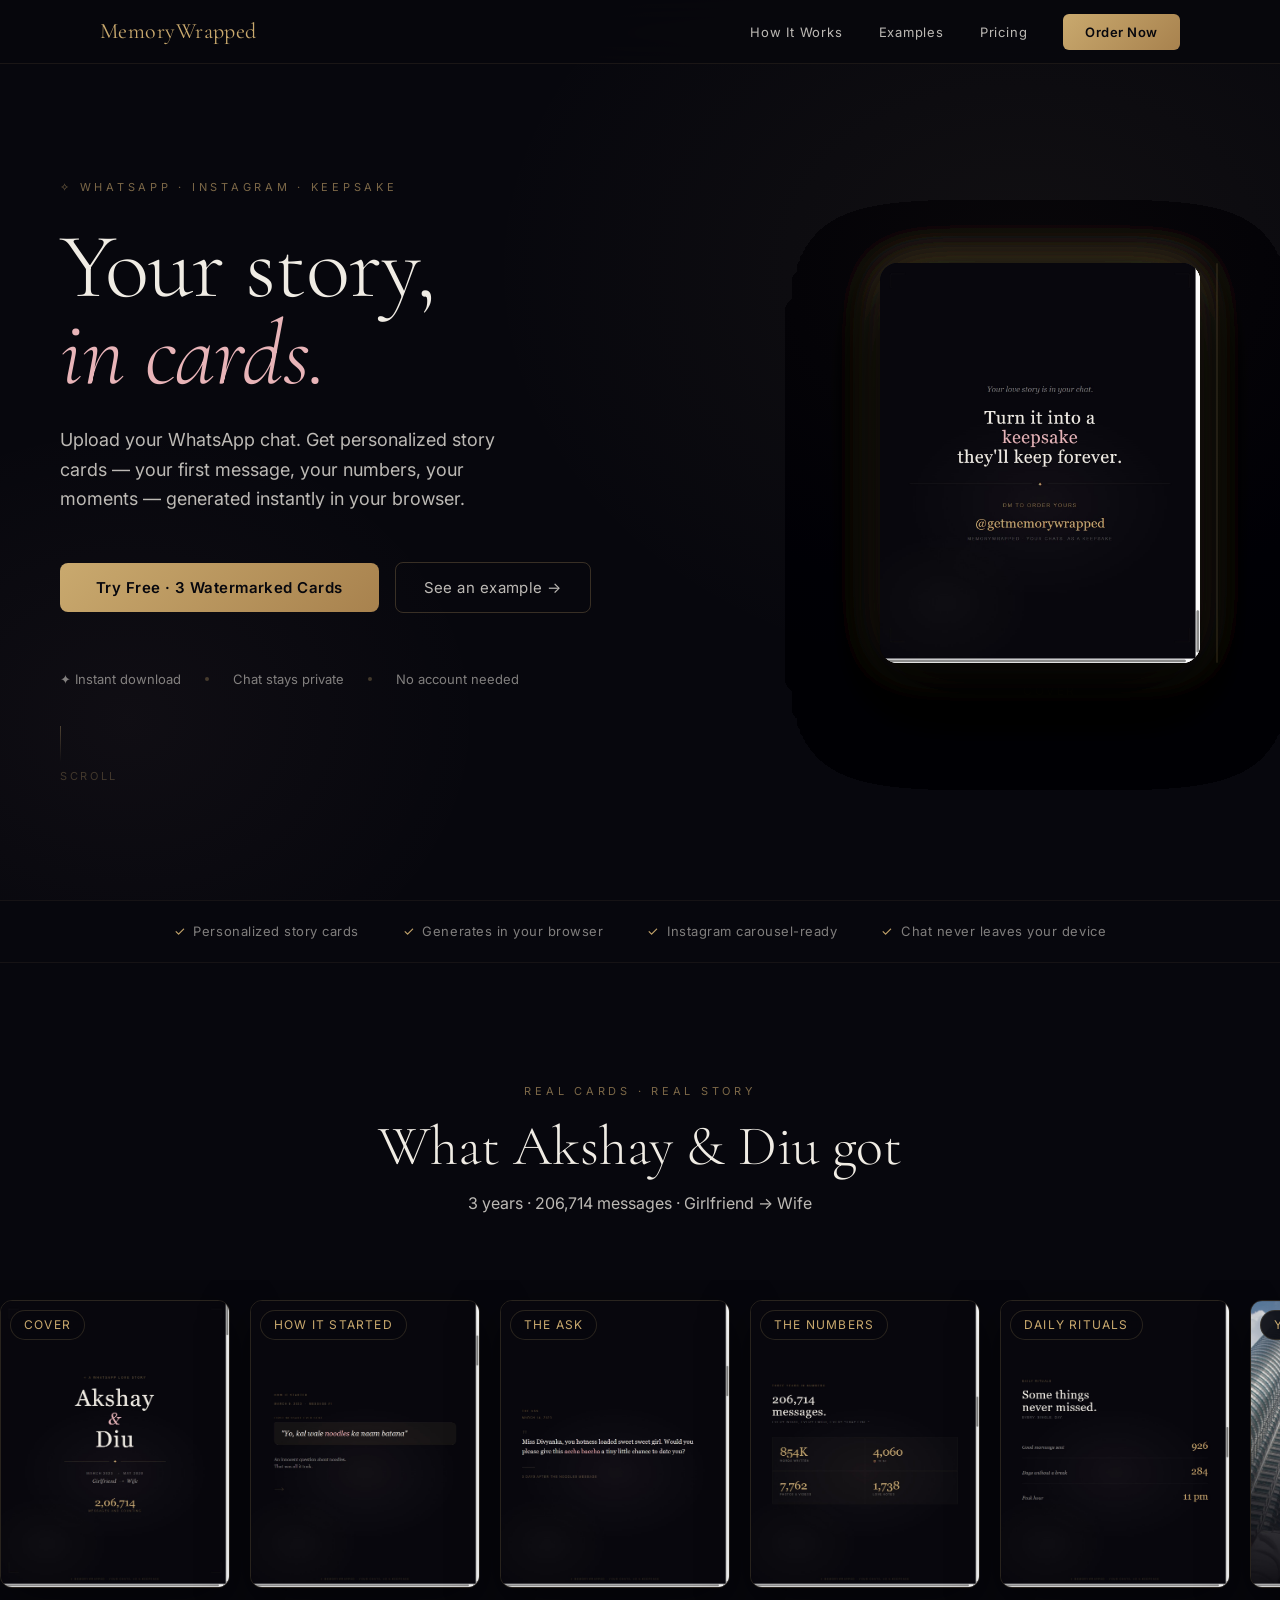
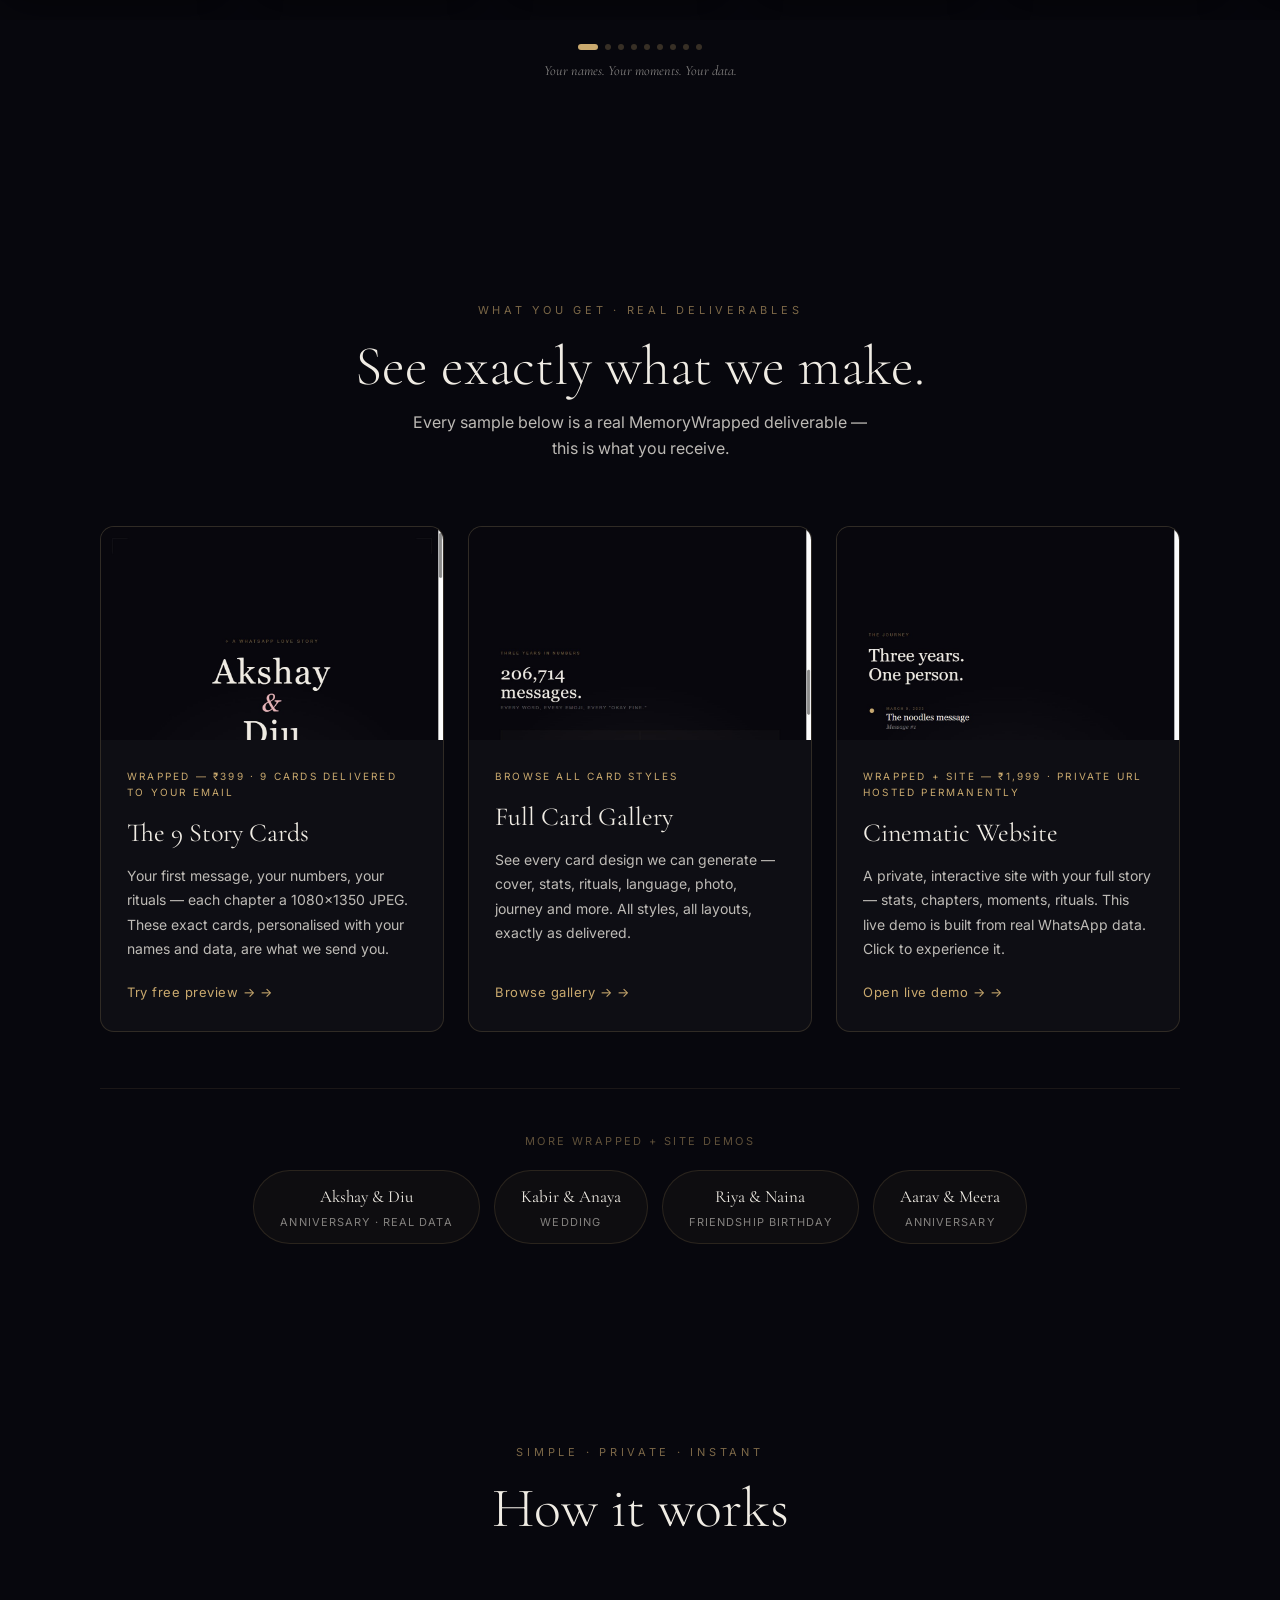
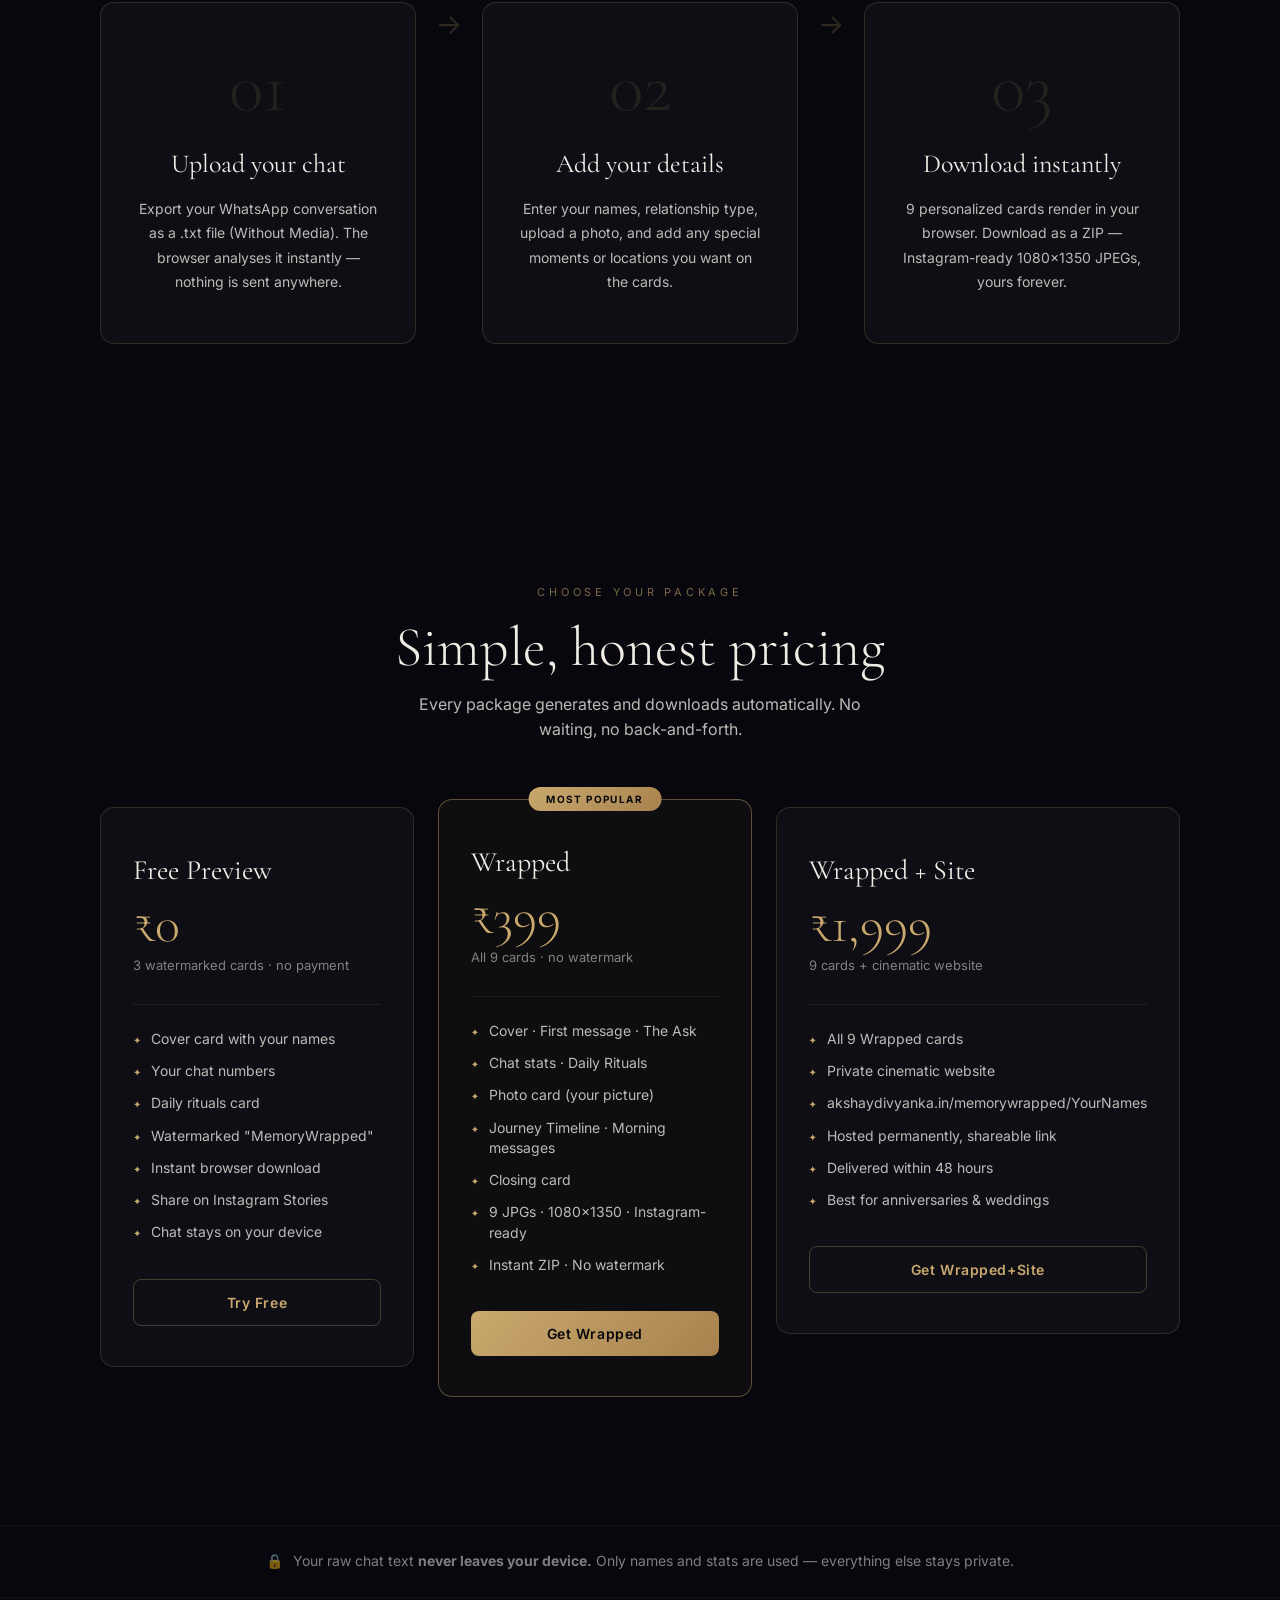
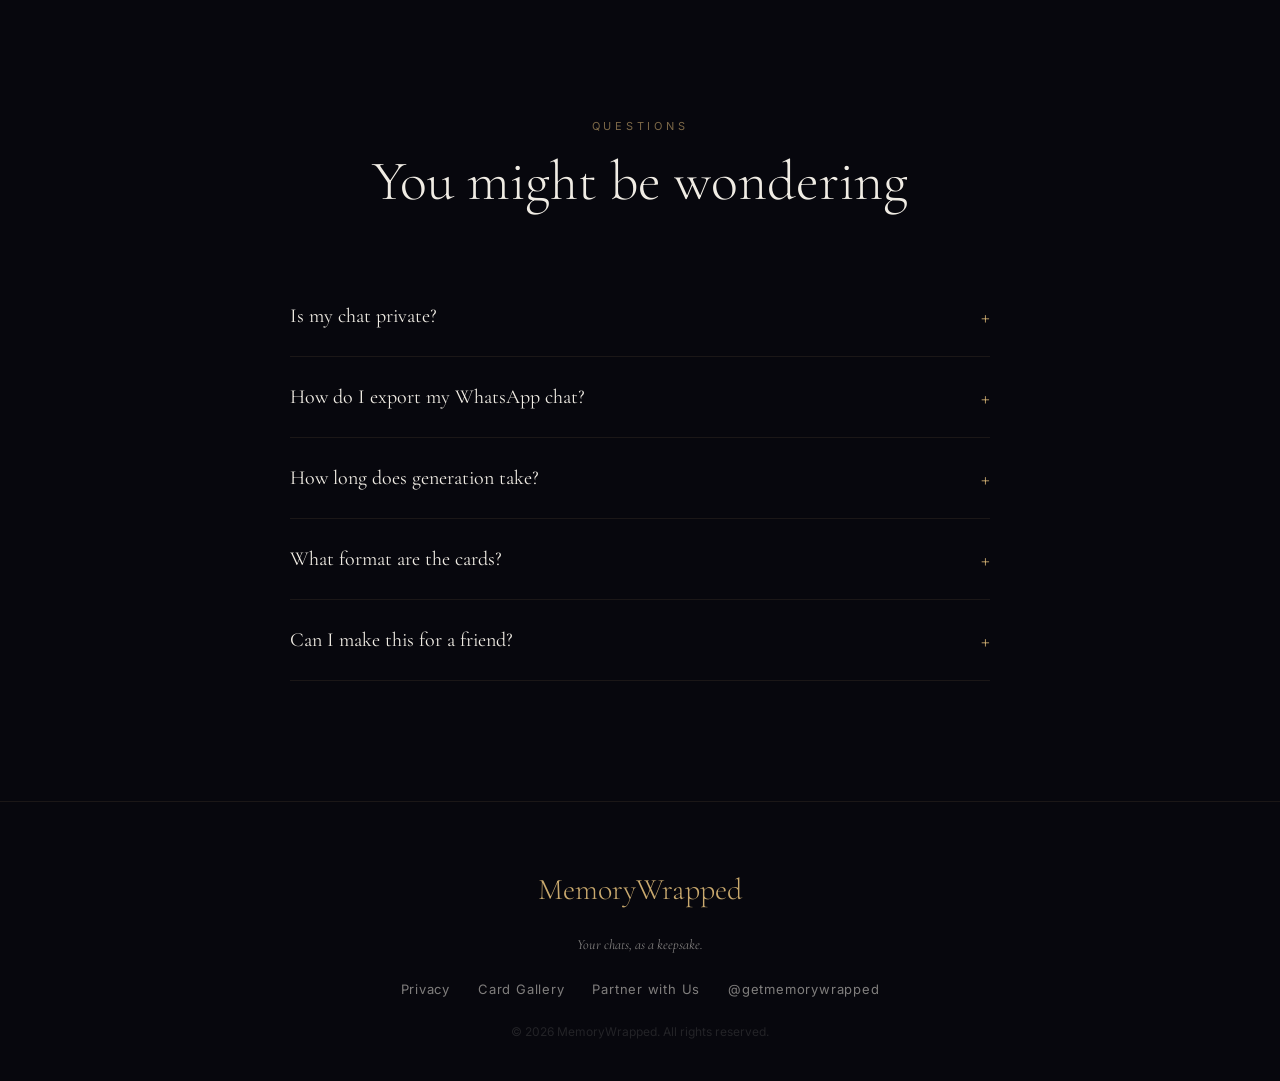
==== commit 0c68fce7: "Smooth hero scroll end: fade-out before unpin, reduce scrub lag, larger card labels" ====
--- a/index.html
+++ b/index.html
@@ -94,7 +94,7 @@
 .hc { position:absolute; inset:0; width:100%; height:100%; object-fit:cover; border-radius:18px; box-shadow:0 32px 80px rgba(0,0,0,.65),0 0 60px rgba(201,169,110,.1); will-change:transform,opacity; }
 .hero-progress-wrap { position:absolute; right:-18px; top:0; bottom:0; width:2px; background:rgba(201,169,110,.12); border-radius:2px; }
 .hero-progress-bar { width:100%; background:var(--gold); height:0%; border-radius:2px; }
-.hero-card-label { text-align:center; margin-top:18px; font-size:10px; letter-spacing:.28em; text-transform:uppercase; color:rgba(201,169,110,.4); min-height:14px; }
+.hero-card-label { text-align:center; margin-top:18px; font-size:12px; letter-spacing:.22em; text-transform:uppercase; color:rgba(201,169,110,.7); min-height:16px; }
 .scroll-cue { display:flex; flex-direction:column; align-items:flex-start; gap:6px; margin-top:36px; opacity:1; transition:opacity .6s; }
 .scroll-cue span { font-size:11px; letter-spacing:.24em; text-transform:uppercase; color:rgba(201,169,110,.28); }
 .scroll-cue .sc-line { width:1px; height:36px; background:linear-gradient(to bottom,rgba(201,169,110,.35),transparent); animation:sc-pulse 1.6s ease-in-out infinite; }
@@ -115,7 +115,7 @@
 .g-card { flex-shrink:0; scroll-snap-align:start; width:230px; position:relative; transition:transform .3s; }
 .g-card:hover { transform:translateY(-8px); }
 .g-card img { width:100%; aspect-ratio:1080/1350; object-fit:cover; border-radius:12px; border:1px solid var(--card-border); box-shadow:0 16px 48px rgba(0,0,0,.5); }
-.g-badge { position:absolute; top:10px; left:10px; background:rgba(7,7,13,.82); backdrop-filter:blur(8px); border:1px solid var(--card-border); border-radius:20px; padding:3px 11px; font-size:10px; letter-spacing:.12em; color:var(--gold); text-transform:uppercase; }
+.g-badge { position:absolute; top:10px; left:10px; background:rgba(7,7,13,.88); backdrop-filter:blur(8px); border:1px solid var(--card-border); border-radius:20px; padding:4px 13px; font-size:12px; letter-spacing:.1em; color:var(--gold); text-transform:uppercase; }
 .gallery-dots { display:flex; justify-content:center; gap:7px; margin-top:24px; }
 .g-dot { width:6px; height:6px; border-radius:50%; background:rgba(201,169,110,.25); cursor:pointer; transition:all .25s; border:none; }
 .g-dot.active { background:var(--gold); width:20px; border-radius:3px; }
@@ -1510,24 +1510,25 @@
     hcards.forEach((card, i) => {
       if (i === 0) return;
       const t = (i - 1) * 2;
-      // previous card exits upward
       heroTl.to(hcards[i - 1], {
         yPercent: -22, opacity: 0, rotation: 5, scale: 0.94, duration: 1, ease: 'power2.in'
       }, t);
-      // current card rises in
       heroTl.fromTo(card,
         { yPercent: 55, opacity: 0, rotation: -4, scale: 0.96 },
         { yPercent: 0, opacity: 1, rotation: (i % 2 === 0 ? -2 : 1.5), scale: 1, duration: 1.2, ease: 'power3.out' },
         t + 0.5
       );
     });
+    // Fade hero out before pin releases — hides the unpin jerk
+    const fadeAt = (hcards.length - 1) * 2 + 1.0;
+    heroTl.to('.hero-inner', { opacity: 0, duration: 2, ease: 'power2.inOut' }, fadeAt);
 
     ScrollTrigger.create({
       trigger: '.hero',
       start: 'top top',
-      end: `+=${hcards.length * 580}`,
+      end: `+=${hcards.length * 580 + 1200}`,
       pin: true,
-      scrub: 2,
+      scrub: 1.5,
       animation: heroTl,
       onUpdate(self) {
         if (progressBar) progressBar.style.height = (self.progress * 100) + '%';
